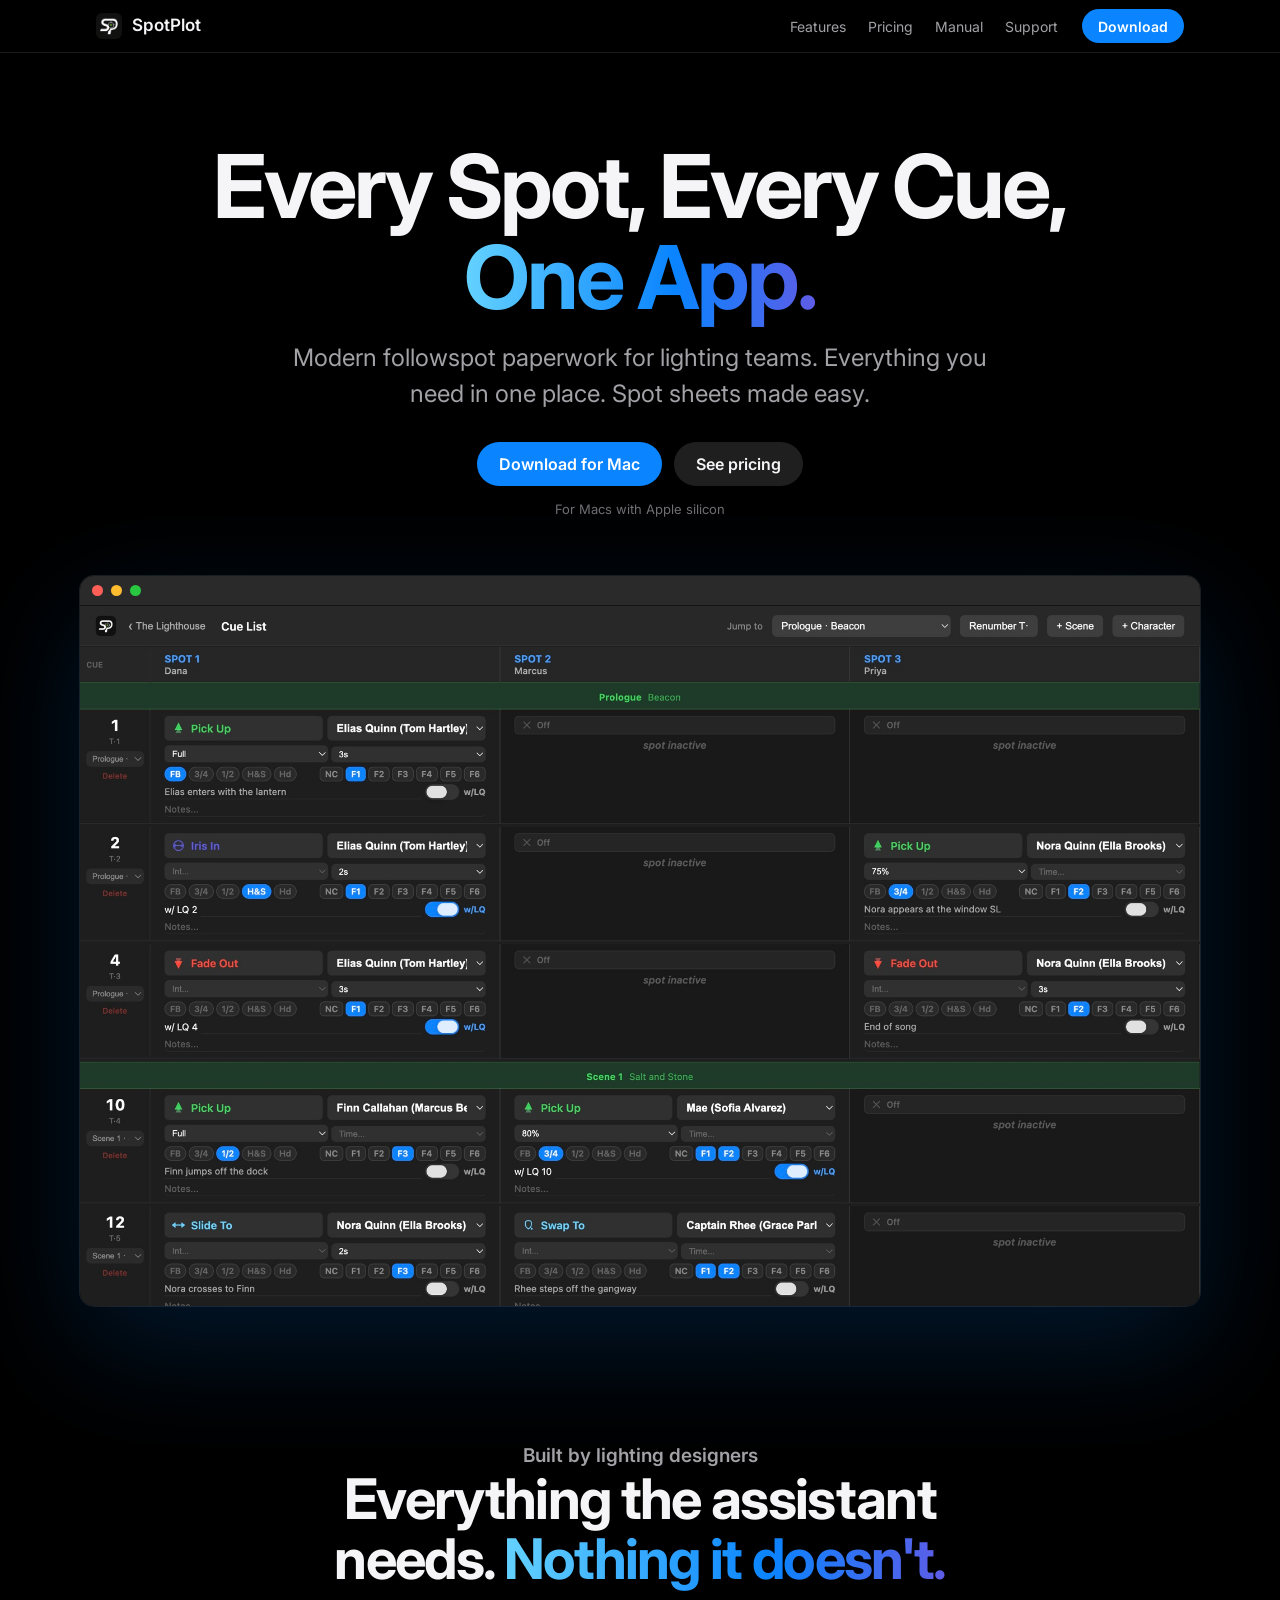
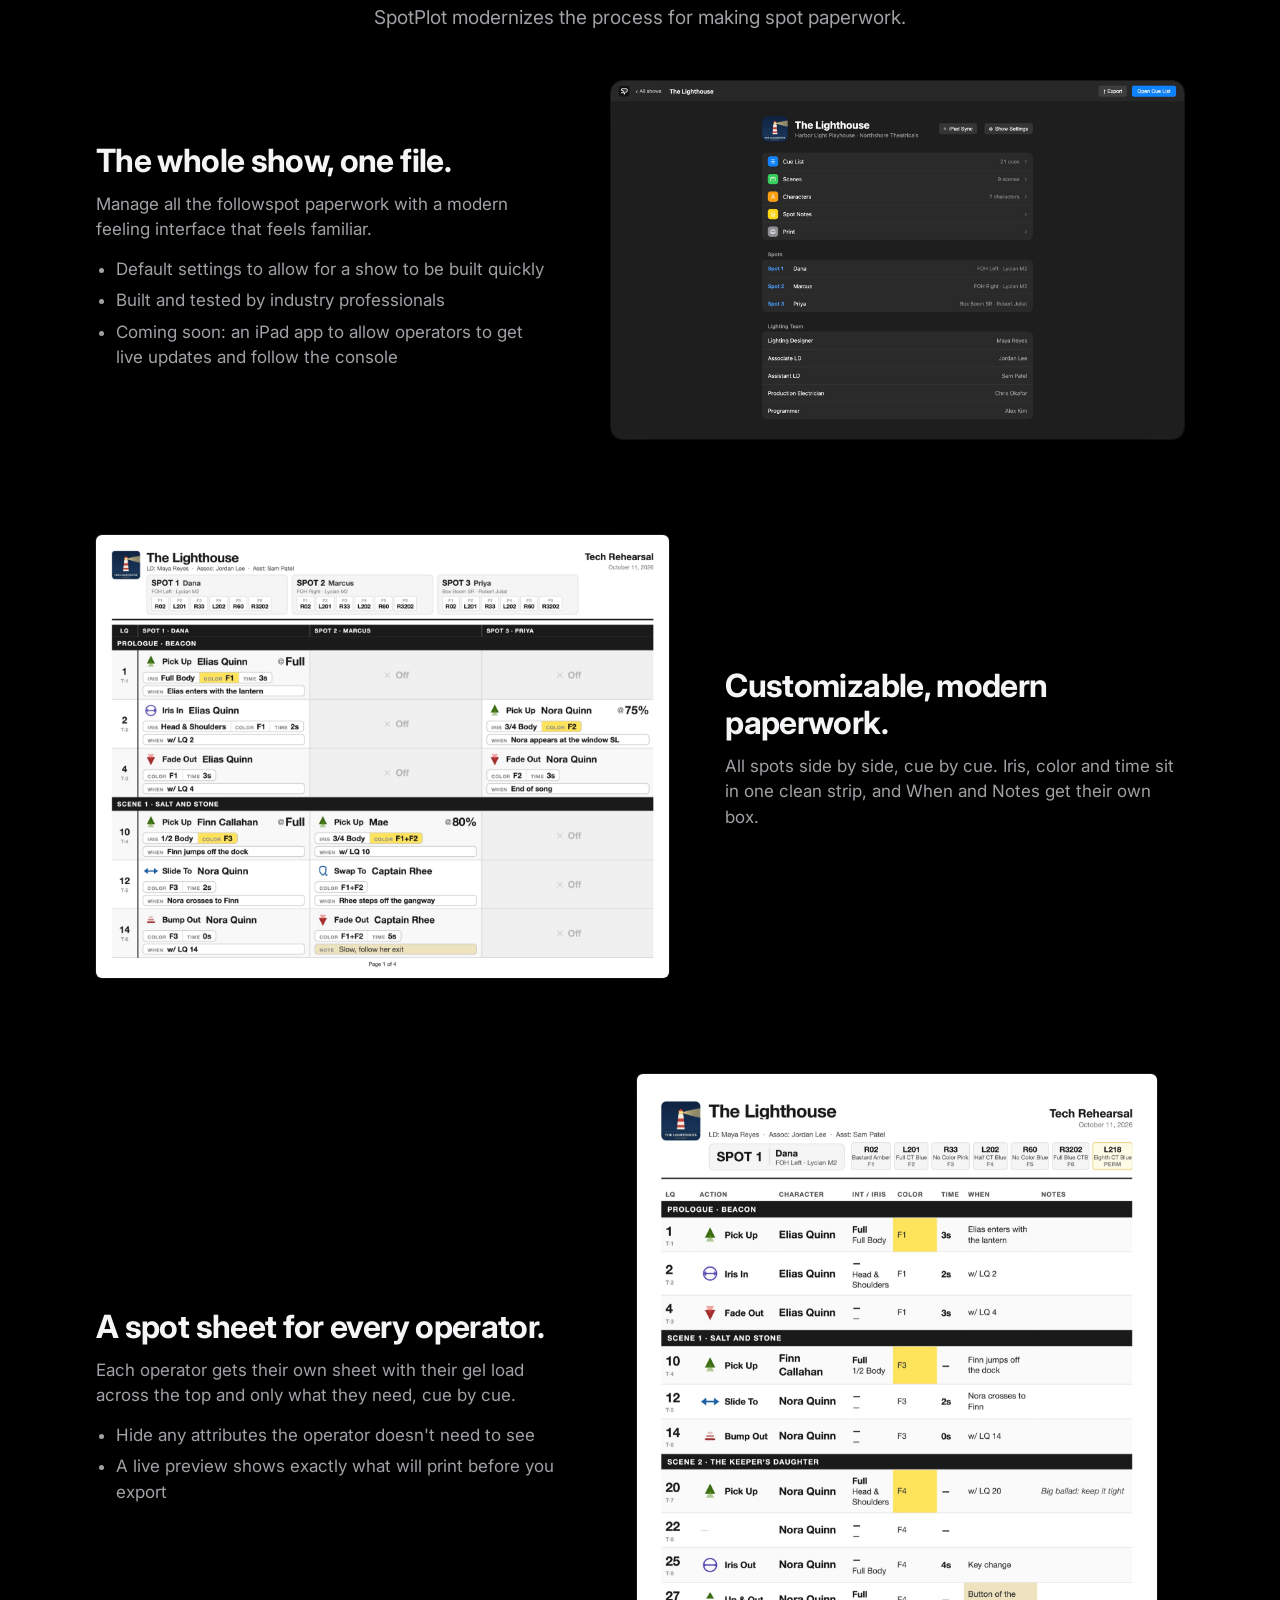
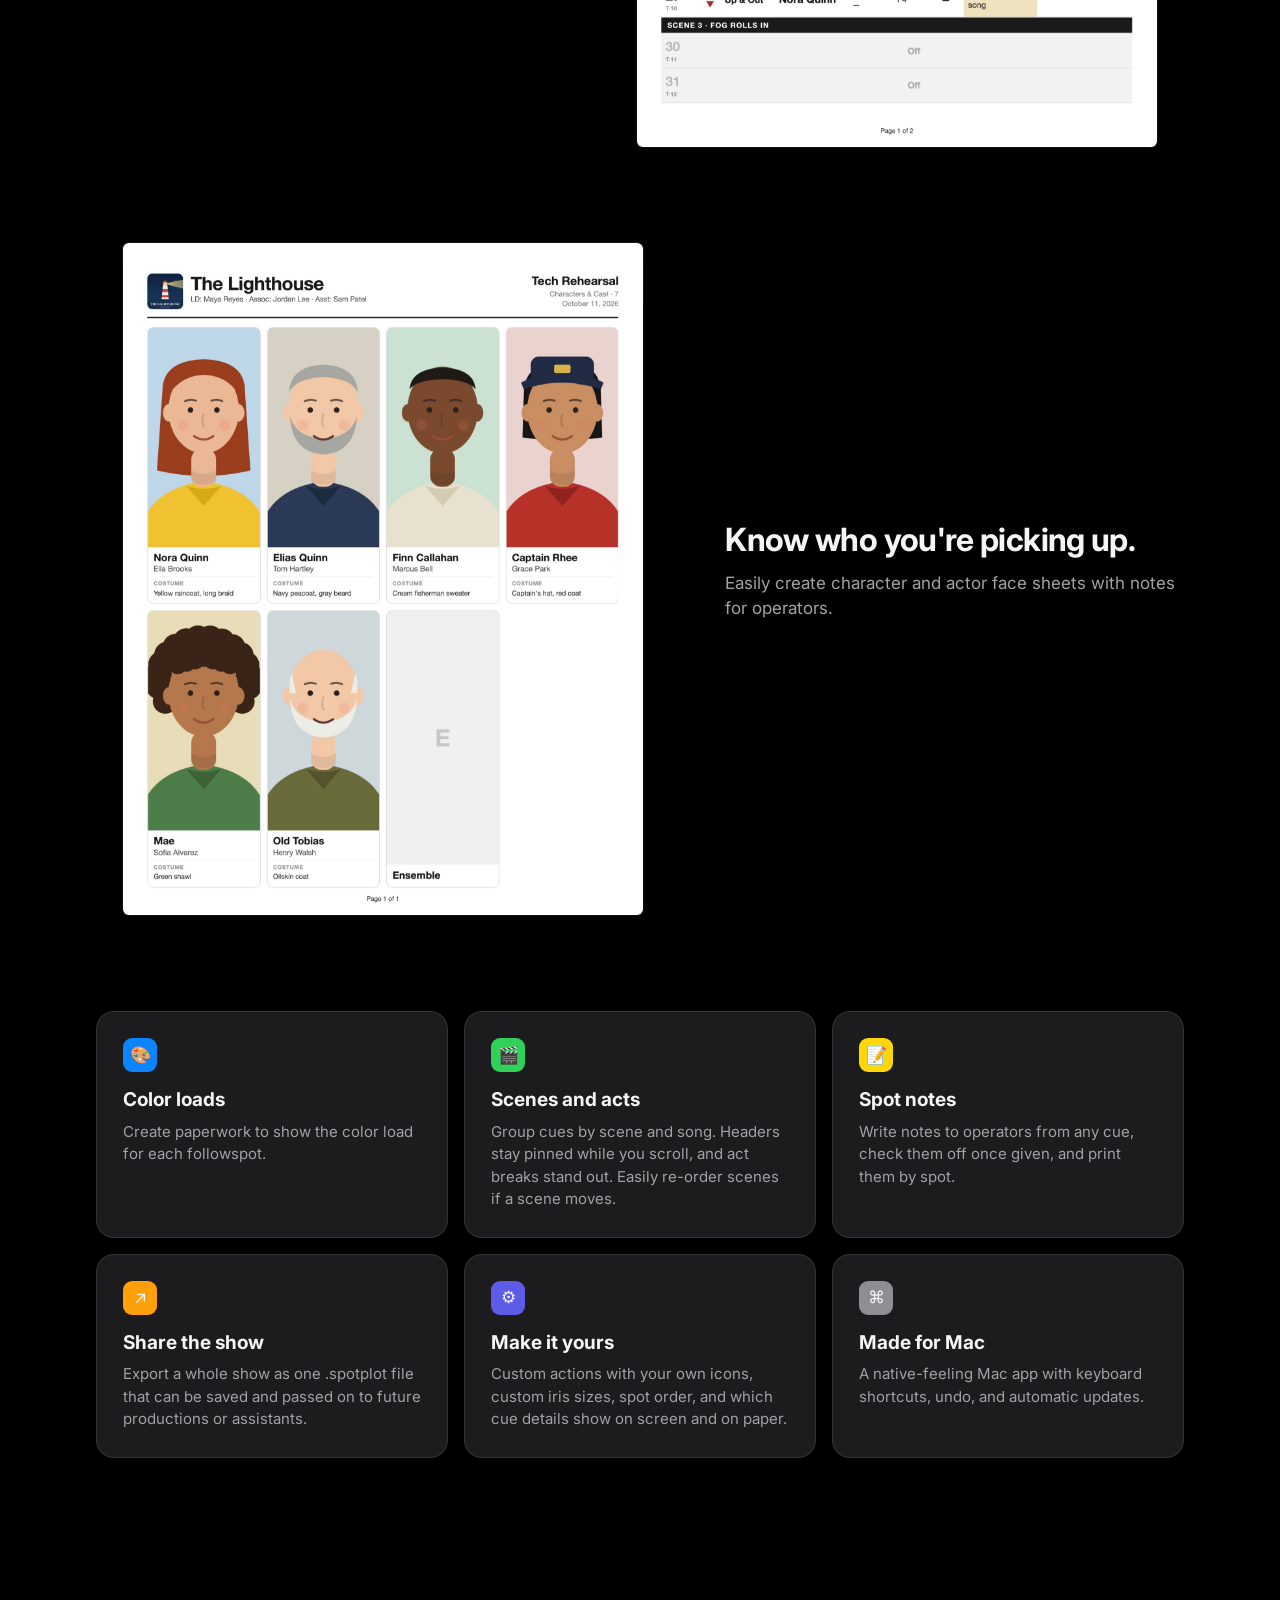
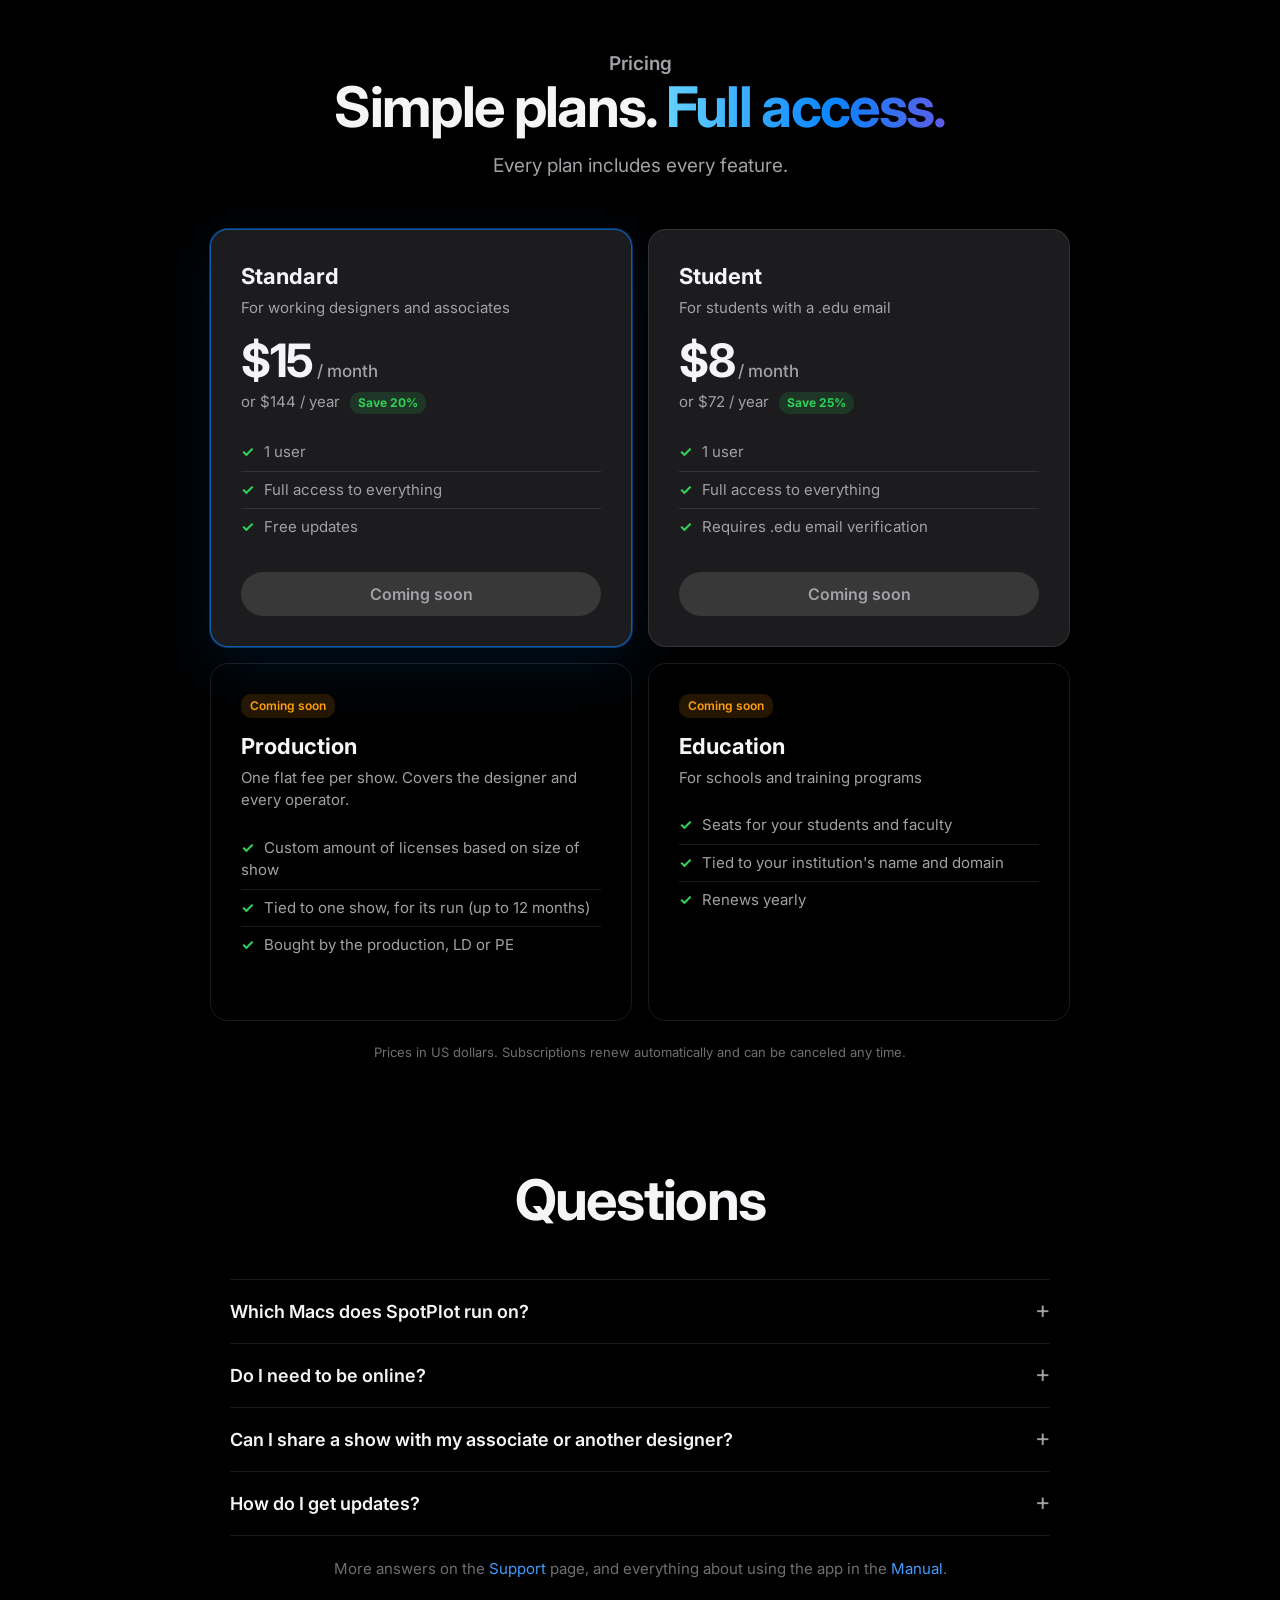
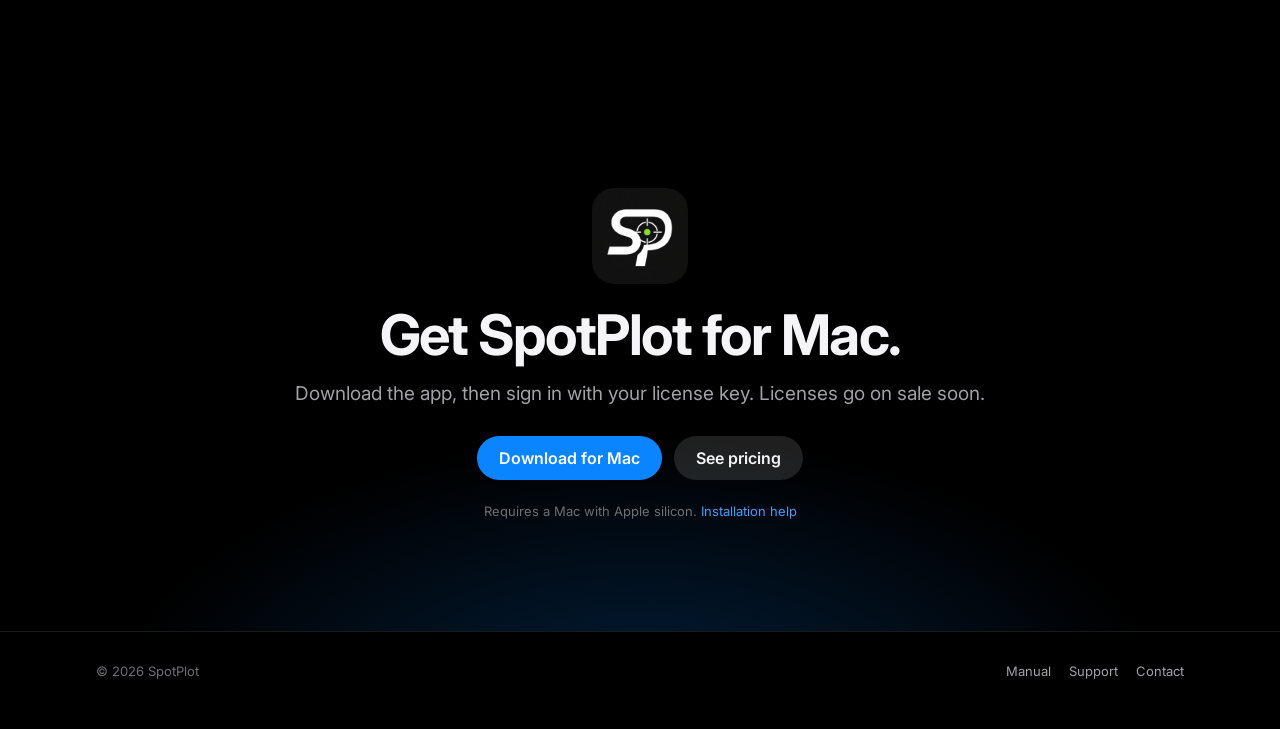
==== index.html @ ff6b0487 "Home: Google and link-preview description match the new opening line Co-Authored-By: Claude Opus 5.5" ====
<!doctype html>
<html lang="en">
<head>
  <meta charset="utf-8">
  <meta name="viewport" content="width=device-width, initial-scale=1">
  <title>SpotPlot: followspot paperwork for Mac</title>
  <meta name="description" content="Modern followspot paperwork for lighting teams, on Mac. Everything you need in one place. Spot sheets made easy.">
  <meta property="og:title" content="SpotPlot: Every Spot, Every Cue, One App">
  <meta property="og:description" content="Modern followspot paperwork for lighting teams, on Mac. Everything you need in one place. Spot sheets made easy.">
  <meta property="og:image" content="img/cuelist.jpg">
  <link rel="icon" href="img/favicon.png">
  <link rel="preconnect" href="https://fonts.googleapis.com">
  <link rel="preconnect" href="https://fonts.gstatic.com" crossorigin>
  <link href="https://fonts.googleapis.com/css2?family=Inter:wght@400;500;600;700&display=swap" rel="stylesheet">
  <link rel="stylesheet" href="styles.css">
</head>
<body>
  <header class="nav">
    <div class="wrap">
      <a class="brand" href="index.html"><img src="img/icon-256.png" alt="">SpotPlot</a>
      <nav class="nav-links">
        <a href="#features" class="hide-sm">Features</a>
        <a href="#pricing">Pricing</a>
        <a href="manual.html">Manual</a>
        <a href="support.html">Support</a>
      </nav>
      <a class="btn btn-primary btn-small" href="#download">Download</a>
    </div>
  </header>

  <main>
    <div class="wrap hero">
      <h1>Every Spot, Every Cue,<br><span class="grad">One App.</span></h1>
      <p class="lede">Modern followspot paperwork for lighting teams. Everything you need in one place. Spot sheets made easy.</p>
      <div class="ctas">
        <a class="btn btn-primary" href="#download">Download for Mac</a>
        <a class="btn btn-secondary" href="#pricing">See pricing</a>
      </div>
      <p class="small">For Macs with Apple silicon</p>
      <div class="shot">
        <div class="bar"><i style="background:#FF5F57"></i><i style="background:#FEBC2E"></i><i style="background:#28C840"></i></div>
        <img src="img/cuelist.jpg" alt="SpotPlot's cue list: one row per light cue, with a column for each followspot showing its action, character, iris, color frames and notes." width="2000" height="1250">
      </div>
    </div>

    <section id="features">
      <div class="wrap">
        <div class="section-head">
          <p class="eyebrow">Built by lighting designers</p>
          <h2>Everything the assistant needs. <span class="grad">Nothing it doesn't.</span></h2>
          <p>SpotPlot modernizes the process for making spot paperwork.</p>
        </div>

        <div class="feature">
          <div class="text">
            <h3>The whole show, one file.</h3>
            <p>Manage all the followspot paperwork with a modern feeling interface that feels familiar.</p>
            <ul>
              <li>Default settings to allow for a show to be built quickly</li>
              <li>Built and tested by industry professionals</li>
              <li>Coming soon: an iPad app to allow operators to get live updates and follow the console</li>
            </ul>
          </div>
          <div class="media"><img src="img/dashboard.jpg" alt="A show's dashboard in SpotPlot, listing the cue list, scenes, characters, spot notes and printing, with each spot's operator, position and fixture." loading="lazy" width="2000" height="1250"></div>
        </div>

        <div class="feature flip">
          <div class="text">
            <h3>Customizable, modern paperwork.</h3>
            <p>All spots side by side, cue by cue. Iris, color and time sit in one clean strip, and When and Notes get their own box.</p>
          </div>
          <div class="media paper"><img src="img/caller-p1.jpg" alt="A printed SpotPlot caller sheet with three spots side by side, cue by cue, and color changes highlighted in yellow." loading="lazy" width="1600" height="1237"></div>
        </div>

        <div class="feature">
          <div class="text">
            <h3>A spot sheet for every operator.</h3>
            <p>Each operator gets their own sheet with their gel load across the top and only what they need, cue by cue.</p>
            <ul>
              <li>Hide any attributes the operator doesn't need to see</li>
              <li>A live preview shows exactly what will print before you export</li>
            </ul>
          </div>
          <div class="media paper" style="max-width:520px;margin:0 auto"><img src="img/spot1-p1.jpg" alt="A printed SpotPlot spot sheet for Spot 1, with the gel load across the top and each cue's action, character, iris, color and timing." loading="lazy" width="1600" height="2071"></div>
        </div>

        <div class="feature flip">
          <div class="text">
            <h3>Know who you're picking up.</h3>
            <p>Easily create character and actor face sheets with notes for operators.</p>
          </div>
          <div class="media paper" style="max-width:520px;margin:0 auto"><img src="img/characters-p1.jpg" alt="A printed SpotPlot cast sheet with a photo, actor name and costume note for each character." loading="lazy" width="1600" height="2071"></div>
        </div>
      </div>
    </section>

    <section style="padding-top:0">
      <div class="wrap">
        <div class="grid">
          <div class="card"><div class="dot" style="background:#0A84FF">🎨</div><h4>Color loads</h4><p>Create paperwork to show the color load for each followspot.</p></div>
          <div class="card"><div class="dot" style="background:#30D158">🎬</div><h4>Scenes and acts</h4><p>Group cues by scene and song. Headers stay pinned while you scroll, and act breaks stand out. Easily re-order scenes if a scene moves.</p></div>
          <div class="card"><div class="dot" style="background:#FFD60A">📝</div><h4>Spot notes</h4><p>Write notes to operators from any cue, check them off once given, and print them by spot.</p></div>
          <div class="card"><div class="dot" style="background:#FF9F0A">↗</div><h4>Share the show</h4><p>Export a whole show as one .spotplot file that can be saved and passed on to future productions or assistants.</p></div>
          <div class="card"><div class="dot" style="background:#5E5CE6">⚙︎</div><h4>Make it yours</h4><p>Custom actions with your own icons, custom iris sizes, spot order, and which cue details show on screen and on paper.</p></div>
          <div class="card"><div class="dot" style="background:#8E8E93">⌘</div><h4>Made for Mac</h4><p>A native-feeling Mac app with keyboard shortcuts, undo, and automatic updates.</p></div>
        </div>
      </div>
    </section>

    <section id="pricing">
      <div class="wrap">
        <div class="section-head">
          <p class="eyebrow">Pricing</p>
          <h2>Simple plans. <span class="grad">Full access.</span></h2>
          <p>Every plan includes every feature.</p>
        </div>
        <div class="plans">
          <div class="plan featured">
            <h3>Standard</h3>
            <p class="who">For working designers and associates</p>
            <div class="price">$15<small> / month</small></div>
            <p class="price-alt">or $144 / year <span class="save">Save 20%</span></p>
            <ul>
              <li>1 user</li>
              <li>Full access to everything</li>
              <li>Free updates</li>
            </ul>
            <!-- TODO at launch: replace with a link to the Stripe checkout (monthly / yearly) -->
            <span class="btn btn-secondary btn-soon" data-plan="standard">Coming soon</span>
          </div>
          <div class="plan">
            <h3>Student</h3>
            <p class="who">For students with a .edu email</p>
            <div class="price">$8<small> / month</small></div>
            <p class="price-alt">or $72 / year <span class="save">Save 25%</span></p>
            <ul>
              <li>1 user</li>
              <li>Full access to everything</li>
              <li>Requires .edu email verification</li>
            </ul>
            <!-- TODO at launch: replace with a link to the Stripe checkout (monthly / yearly) -->
            <span class="btn btn-secondary btn-soon" data-plan="student">Coming soon</span>
          </div>
        </div>
        <div class="soon">
          <div class="plan">
            <span class="tag">Coming soon</span>
            <h3>Production</h3>
            <p class="who">One flat fee per show. Covers the designer and every operator.</p>
            <ul>
              <li>Custom amount of licenses based on size of show</li>
              <li>Tied to one show, for its run (up to 12 months)</li>
              <li>Bought by the production, LD or PE</li>
            </ul>
          </div>
          <div class="plan">
            <span class="tag">Coming soon</span>
            <h3>Education</h3>
            <p class="who">For schools and training programs</p>
            <ul>
              <li>Seats for your students and faculty</li>
              <li>Tied to your institution's name and domain</li>
              <li>Renews yearly</li>
            </ul>
          </div>
        </div>
        <p class="fine">Prices in US dollars. Subscriptions renew automatically and can be canceled any time.</p>
      </div>
    </section>

    <section id="faq" style="padding-top:0">
      <div class="wrap">
        <div class="section-head"><h2>Questions</h2></div>
        <div class="faq">
          <details><summary>Which Macs does SpotPlot run on?</summary><p>Macs with Apple silicon (M1 or newer). SpotPlot isn't available for Windows or iPad yet; an iPad companion app for operators is in the works.</p></details>
          <details><summary>Do I need to be online?</summary><p>No. SpotPlot works offline and checks your license whenever it can. Your shows are saved on your Mac.</p></details>
          <details><summary>Can I share a show with my associate or another designer?</summary><p>Yes. Export the show from its dashboard (or press <kbd>⌘E</kbd>) and send the .spotplot file. Everything comes along: cues, notes, highlights, photos and the logo. They double-click it to open it in SpotPlot.</p></details>
          <details><summary>How do I get updates?</summary><p>SpotPlot updates itself. You can also choose SpotPlot → Check for Updates at any time. Requires an internet connection and for the app to be open.</p></details>
        </div>
        <p class="fine" style="font-size:15px">More answers on the <a href="support.html">Support</a> page, and everything about using the app in the <a href="manual.html">Manual</a>.</p>
      </div>
    </section>

    <section id="download" class="band">
      <div class="wrap">
        <img class="icon" src="img/icon-256.png" alt="SpotPlot app icon">
        <h2>Get SpotPlot for Mac.</h2>
        <p style="color:var(--text-2);font-size:19px;margin:0 0 28px">Download the app, then sign in with your license key. Licenses go on sale soon.</p>
        <div class="ctas" style="display:flex;gap:12px;justify-content:center;flex-wrap:wrap">
          <a class="btn btn-primary" href="https://github.com/wheeler-moon/Followspot/releases/latest/download/SpotPlot.dmg">Download for Mac</a>
          <a class="btn btn-secondary" href="#pricing">See pricing</a>
        </div>
        <p class="fine">Requires a Mac with Apple silicon. <a href="manual.html#install">Installation help</a></p>
      </div>
    </section>
  </main>

  <footer>
    <div class="wrap">
      <span>© 2026 SpotPlot</span>
      <nav>
        <a href="manual.html">Manual</a>
        <a href="support.html">Support</a>
        <a href="mailto:wheeler@wheelermoon.com">Contact</a>
      </nav>
    </div>
  </footer>
</body>
</html>
---- styles.css ----
/* SpotPlot website: dark, Apple-style, matching the app (see followspot/DESIGN.md) */
:root {
  --bg: #000;
  --panel: #1C1C1E;
  --panel-2: #2A2A2A;
  --line: rgba(255, 255, 255, 0.10);
  --text: #F5F5F7;
  --text-2: #A1A1A6;
  --text-3: #6E6E73;
  --blue: #0A84FF;
  --blue-text: #409CFF;
  --green: #30D158;
  --orange: #FF9F0A;
  --yellow: #FFD60A;
  --grad: linear-gradient(90deg, #64D2FF, #0A84FF 60%, #5E5CE6);
  --radius: 18px;
  --max: 1120px;
}

* { box-sizing: border-box; }
html { scroll-behavior: smooth; }
body {
  margin: 0;
  background: var(--bg);
  color: var(--text);
  font-family: "Inter", -apple-system, BlinkMacSystemFont, "Helvetica Neue", Arial, sans-serif;
  font-size: 17px;
  line-height: 1.5;
  -webkit-font-smoothing: antialiased;
}
img { max-width: 100%; height: auto; display: block; }
a { color: var(--blue-text); text-decoration: none; }
a:hover { text-decoration: underline; }
.wrap { max-width: var(--max); margin: 0 auto; padding: 0 16px; }
.grad { background: var(--grad); -webkit-background-clip: text; background-clip: text; color: transparent; }

/* Top bar */
.nav { position: sticky; top: 0; z-index: 10; background: rgba(0, 0, 0, 0.72); backdrop-filter: saturate(180%) blur(20px); -webkit-backdrop-filter: saturate(180%) blur(20px); border-bottom: 1px solid var(--line); }
.nav .wrap { display: flex; align-items: center; gap: 24px; height: 52px; }
.brand { display: flex; align-items: center; gap: 10px; color: var(--text); font-weight: 600; font-size: 17px; }
.brand:hover { text-decoration: none; }
.brand img { width: 26px; height: 26px; border-radius: 6px; }
.nav-links { display: flex; gap: 22px; margin-left: auto; font-size: 14px; }
.nav-links a { color: var(--text-2); }
.nav-links a:hover, .nav-links a[aria-current="page"] { color: var(--text); text-decoration: none; }

/* Buttons */
.btn { display: inline-flex; align-items: center; justify-content: center; gap: 8px; height: 44px; padding: 0 22px; border-radius: 22px; font-size: 16px; font-weight: 600; border: none; cursor: pointer; }
.btn:hover { text-decoration: none; filter: brightness(1.1); }
.btn-primary { background: var(--blue); color: #fff; }
.btn-secondary { background: rgba(255, 255, 255, 0.12); color: var(--text); }
.btn-soon { cursor: default; color: var(--text-2); }
.btn-soon:hover { filter: none; }
.btn-small { height: 34px; padding: 0 16px; font-size: 14px; border-radius: 17px; }

/* Hero */
.hero { text-align: center; padding: 88px 0 40px; }
.hero h1 { font-size: clamp(44px, 8vw, 88px); line-height: 1.03; letter-spacing: -0.035em; margin: 0 0 18px; font-weight: 700; }
.hero p.lede { font-size: clamp(19px, 2.4vw, 24px); color: var(--text-2); max-width: 720px; margin: 0 auto 30px; }
.hero .ctas { display: flex; gap: 12px; justify-content: center; flex-wrap: wrap; }
.hero .small { margin-top: 14px; font-size: 13px; color: var(--text-3); }
.shot { margin: 56px auto 0; border-radius: 14px; overflow: hidden; box-shadow: 0 40px 120px rgba(10, 132, 255, 0.18), 0 0 0 1px var(--line); }
.shot .bar { height: 30px; background: var(--panel-2); display: flex; align-items: center; gap: 8px; padding: 0 12px; border-bottom: 1px solid rgba(0, 0, 0, 0.5); }
.shot .bar i { width: 11px; height: 11px; border-radius: 50%; display: block; }

/* Sections */
section { padding: 96px 0; }
.section-head { text-align: center; max-width: 760px; margin: 0 auto 48px; }
.eyebrow { font-size: 15px; font-weight: 600; color: var(--blue-text); margin: 0 0 8px; }
h2 { font-size: clamp(34px, 5vw, 56px); line-height: 1.07; letter-spacing: -0.03em; margin: 0 0 14px; font-weight: 700; }
.section-head p { color: var(--text-2); font-size: 19px; margin: 0; }

/* Feature rows: text beside an image */
.feature { display: grid; grid-template-columns: 1fr 1.25fr; gap: 56px; align-items: center; margin-bottom: 96px; }
.feature:last-child { margin-bottom: 0; }
.feature.flip { grid-template-columns: 1.25fr 1fr; }
.feature.flip .text { order: 2; }
.feature h3 { font-size: 32px; letter-spacing: -0.02em; line-height: 1.15; margin: 0 0 12px; }
.feature p { color: var(--text-2); margin: 0 0 14px; }
.feature ul { color: var(--text-2); padding-left: 20px; margin: 0; }
.feature li { margin: 6px 0; }
.feature .media img { border-radius: 12px; box-shadow: 0 30px 80px rgba(0, 0, 0, 0.6), 0 0 0 1px var(--line); }
.paper img { background: #fff; border-radius: 6px !important; }

/* Small feature grid */
.grid { display: grid; grid-template-columns: repeat(3, 1fr); gap: 16px; }
.card { background: var(--panel); border-radius: var(--radius); padding: 26px; border: 1px solid var(--line); }
.card h4 { margin: 0 0 6px; font-size: 19px; }
.card p { margin: 0; color: var(--text-2); font-size: 15px; }
.card .dot { width: 34px; height: 34px; border-radius: 9px; margin-bottom: 14px; display: flex; align-items: center; justify-content: center; font-size: 17px; }

/* Pricing */
.plans { display: grid; grid-template-columns: repeat(2, 1fr); gap: 16px; max-width: 860px; margin: 0 auto; }
.plan { background: var(--panel); border: 1px solid var(--line); border-radius: var(--radius); padding: 30px; display: flex; flex-direction: column; }
.plan.featured { border-color: rgba(10, 132, 255, 0.6); box-shadow: 0 0 0 1px rgba(10, 132, 255, 0.4), 0 20px 60px rgba(10, 132, 255, 0.12); }
.plan h3 { margin: 0 0 4px; font-size: 22px; }
.plan .who { color: var(--text-2); font-size: 15px; margin: 0 0 18px; }
.price { font-size: 46px; font-weight: 700; letter-spacing: -0.03em; line-height: 1; }
.price small { font-size: 17px; font-weight: 500; color: var(--text-2); letter-spacing: 0; }
.price-alt { color: var(--text-2); font-size: 15px; margin: 8px 0 20px; }
.save { display: inline-block; font-size: 12px; font-weight: 700; color: var(--green); background: rgba(48, 209, 88, 0.14); padding: 2px 8px; border-radius: 10px; margin-left: 6px; }
.plan ul { list-style: none; padding: 0; margin: 0 0 26px; color: var(--text-2); font-size: 15px; flex: 1; }
.plan li { padding: 7px 0; border-top: 1px solid var(--line); }
.plan li:first-child { border-top: none; }
.plan li::before { content: "✓"; color: var(--green); font-weight: 700; margin-right: 10px; }
.plan .btn { width: 100%; }
.soon { display: grid; grid-template-columns: repeat(2, 1fr); gap: 16px; max-width: 860px; margin: 16px auto 0; }
.soon .plan { background: transparent; }
.tag { align-self: flex-start; display: inline-block; font-size: 12px; font-weight: 600; color: var(--orange); background: rgba(255, 159, 10, 0.14); padding: 3px 9px; border-radius: 10px; margin-bottom: 12px; }
.tiers { width: 100%; border-collapse: collapse; font-size: 15px; color: var(--text-2); margin: 4px 0 18px; }
.tiers td { padding: 6px 0; border-top: 1px solid var(--line); }
.tiers td:last-child { text-align: right; color: var(--text); font-weight: 600; }
.fine { color: var(--text-3); font-size: 13px; text-align: center; margin-top: 22px; }

/* FAQ */
.faq { max-width: 820px; margin: 0 auto; }
details { border-top: 1px solid var(--line); padding: 18px 0; }
details:last-child { border-bottom: 1px solid var(--line); }
summary { cursor: pointer; font-weight: 600; font-size: 18px; list-style: none; display: flex; justify-content: space-between; gap: 16px; }
summary::-webkit-details-marker { display: none; }
summary::after { content: "+"; color: var(--text-2); font-weight: 400; font-size: 24px; line-height: 1; }
details[open] summary::after { content: "–"; }
details p, details ul, details ol { color: var(--text-2); margin: 12px 0 0; }

/* Download band */
.band { text-align: center; background: radial-gradient(ellipse 60% 80% at 50% 120%, rgba(10, 132, 255, 0.25), transparent 70%); }
.band img.icon { width: 96px; height: 96px; border-radius: 22px; margin: 0 auto 22px; }

/* Docs (manual & support) */
.docs { display: grid; grid-template-columns: 220px 1fr; gap: 56px; padding: 56px 16px 96px; }
.toc { position: sticky; top: 76px; align-self: start; font-size: 14px; }
.toc p { font-weight: 600; color: var(--text); margin: 0 0 8px; }
.toc a { display: block; color: var(--text-2); padding: 5px 0; }
.toc a:hover { color: var(--text); text-decoration: none; }
.doc { max-width: 760px; }
.doc h1 { font-size: 48px; letter-spacing: -0.03em; margin: 0 0 10px; line-height: 1.1; }
.doc .intro { color: var(--text-2); font-size: 19px; margin: 0 0 40px; }
.doc h2 { font-size: 30px; margin: 56px 0 12px; scroll-margin-top: 76px; }
.doc h3 { font-size: 20px; margin: 30px 0 8px; scroll-margin-top: 76px; }
.doc p, .doc li { color: #D1D1D6; }
.doc ul, .doc ol { padding-left: 22px; }
.doc li { margin: 6px 0; }
.doc img { border-radius: 10px; margin: 18px 0; box-shadow: 0 0 0 1px var(--line); }
.doc table { width: 100%; border-collapse: collapse; font-size: 15px; margin: 14px 0; }
.doc th, .doc td { text-align: left; padding: 9px 12px 9px 0; border-top: 1px solid var(--line); vertical-align: top; }
.doc th { color: var(--text-2); font-weight: 600; font-size: 13px; }
kbd { font-family: inherit; font-size: 13px; background: var(--panel-2); border: 1px solid var(--line); border-bottom-width: 2px; border-radius: 6px; padding: 1px 7px; color: var(--text); }
.note { background: var(--panel); border: 1px solid var(--line); border-left: 3px solid var(--blue); border-radius: 10px; padding: 14px 18px; margin: 18px 0; color: #D1D1D6; }
.note.warn { border-left-color: var(--orange); }
.contact-card { background: var(--panel); border: 1px solid var(--line); border-radius: var(--radius); padding: 28px; margin: 0 0 40px; }
.contact-card h2 { margin-top: 0; font-size: 26px; }

/* Footer */
footer { border-top: 1px solid var(--line); padding: 30px 0 48px; color: var(--text-3); font-size: 13px; }
footer .wrap { display: flex; gap: 24px; flex-wrap: wrap; align-items: center; }
footer nav { display: flex; gap: 18px; margin-left: auto; }
footer a { color: var(--text-2); }

@media (max-width: 860px) {
  .feature, .feature.flip { grid-template-columns: 1fr; gap: 28px; margin-bottom: 72px; }
  .feature.flip .text { order: 0; }
  .grid { grid-template-columns: 1fr; }
  .plans, .soon { grid-template-columns: 1fr; }
  .docs { grid-template-columns: 1fr; gap: 24px; }
  .toc { position: static; display: none; }
  section { padding: 72px 0; }
  .hero { padding-top: 64px; }
}
@media (max-width: 560px) {
  .nav .wrap { gap: 14px; }
  .nav .btn-small { display: none; }
  .nav-links { gap: 16px; }
  .nav-links a.hide-sm { display: none; }
  footer nav { margin-left: 0; }
}
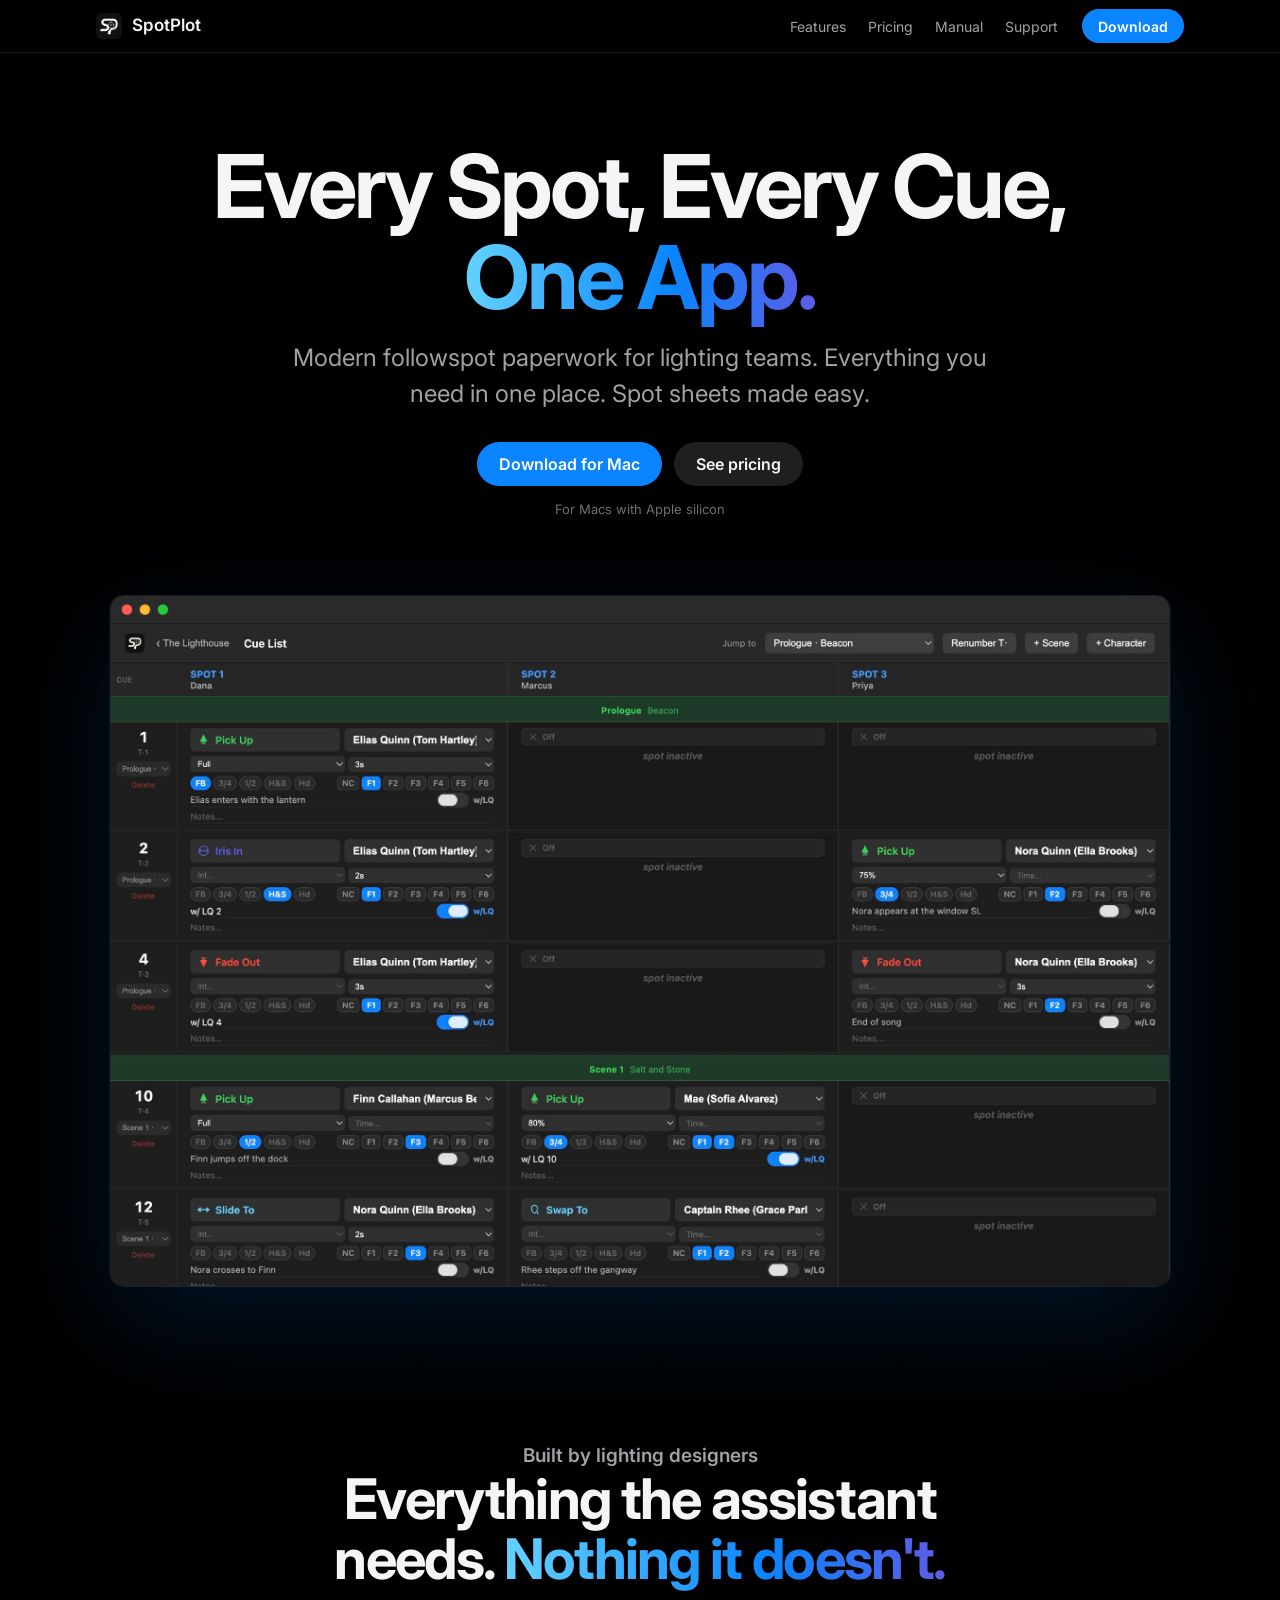
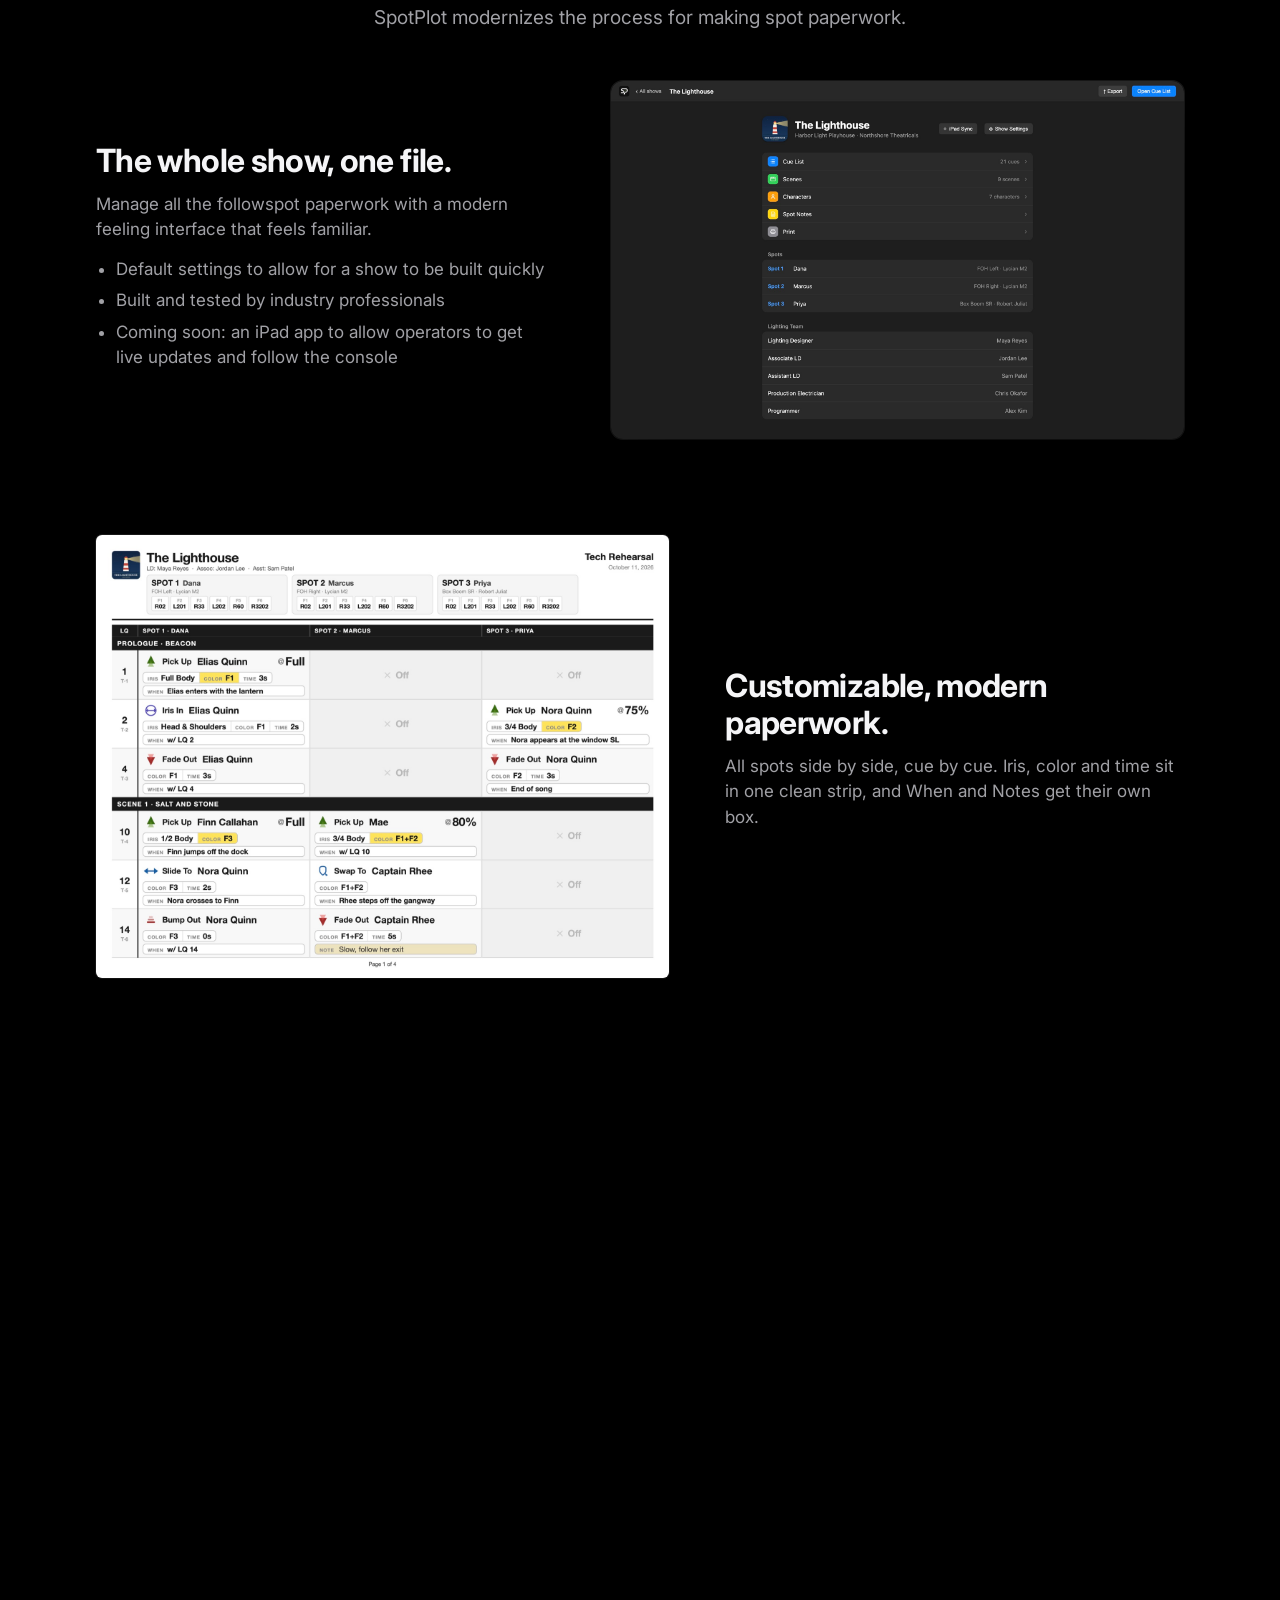
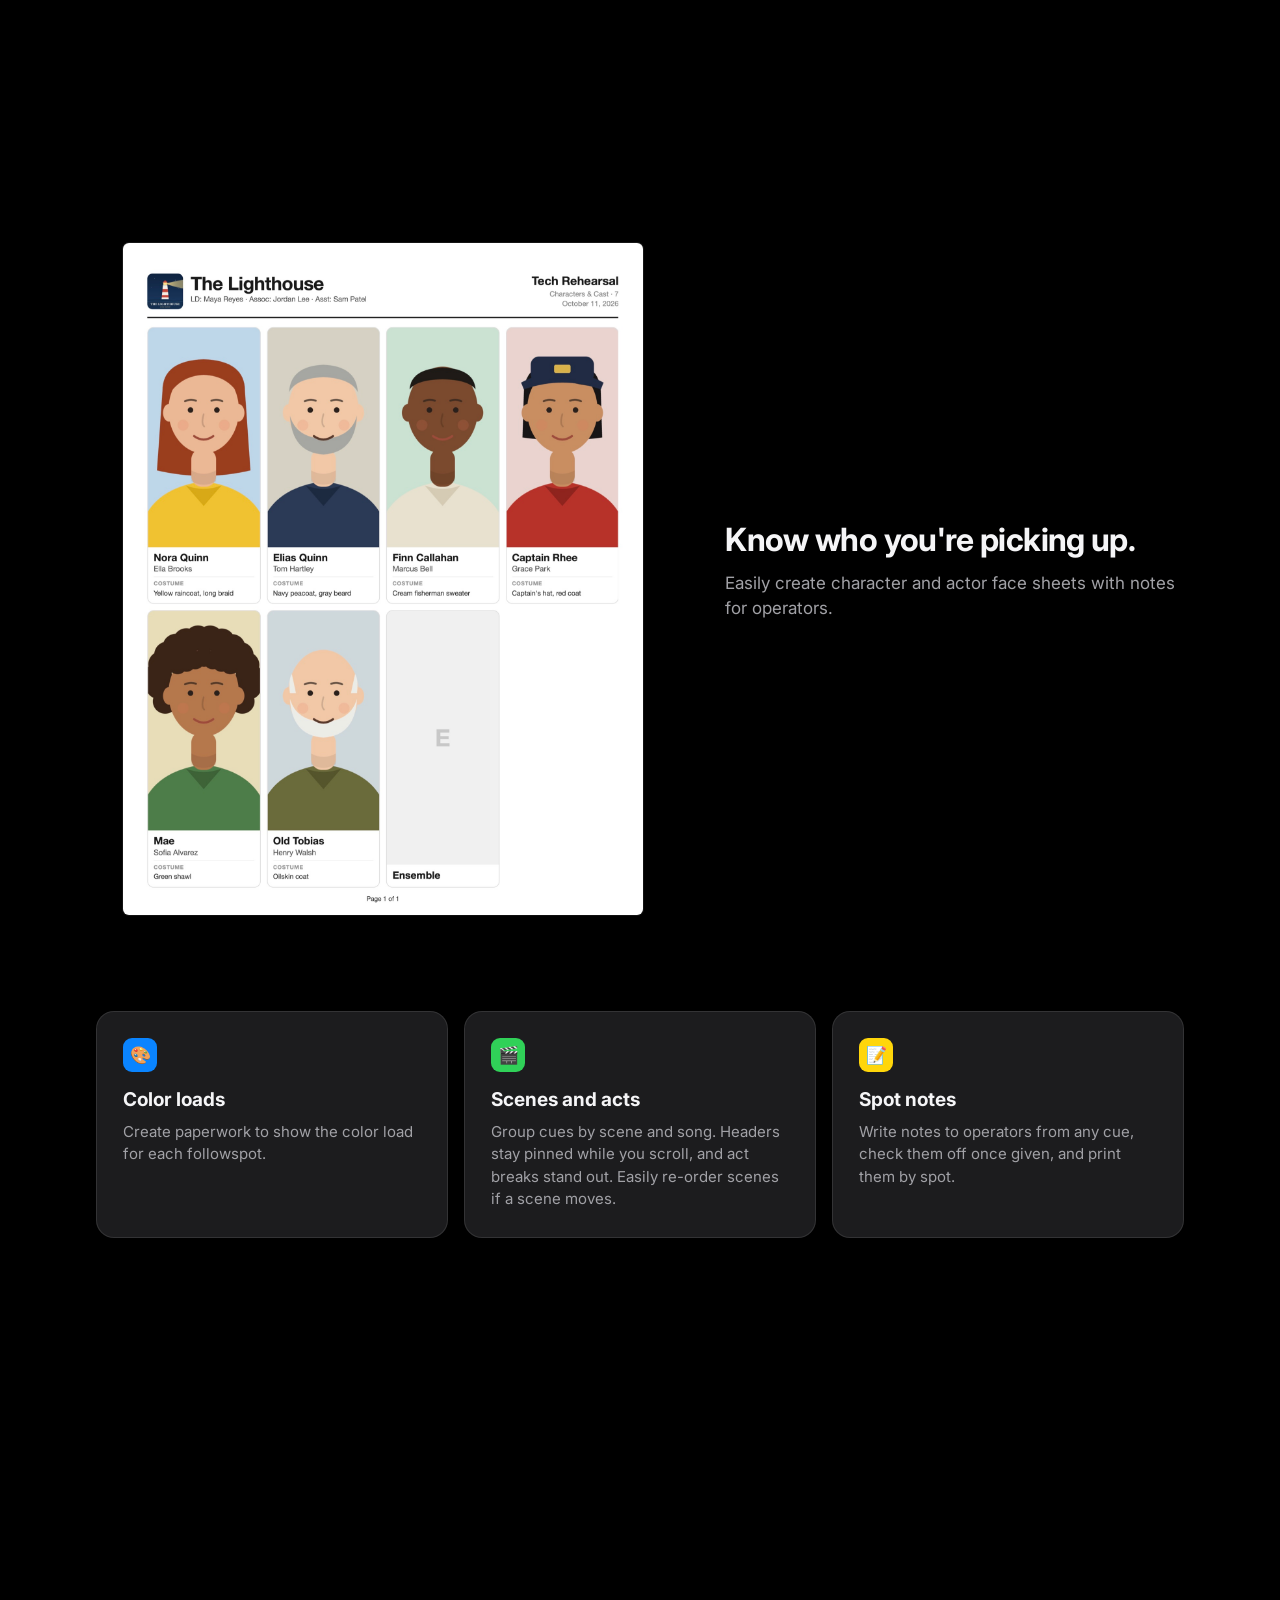
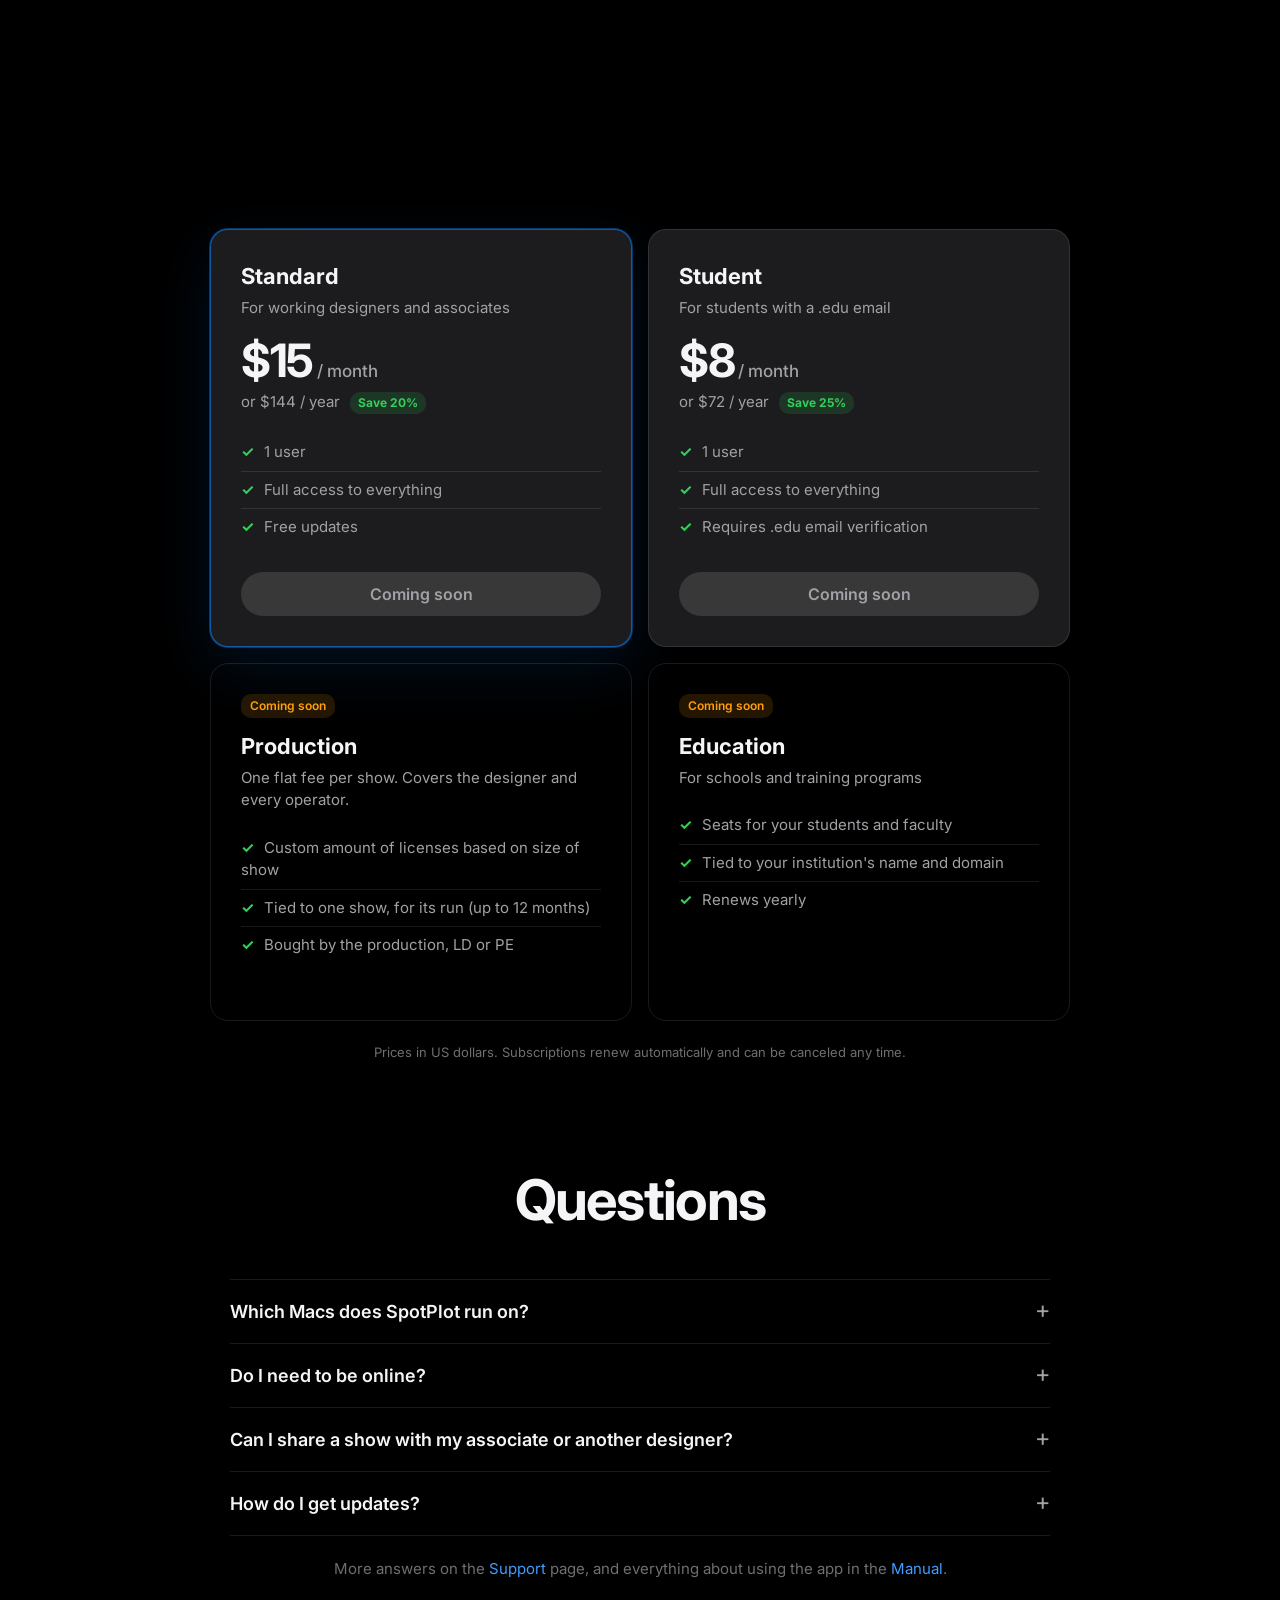
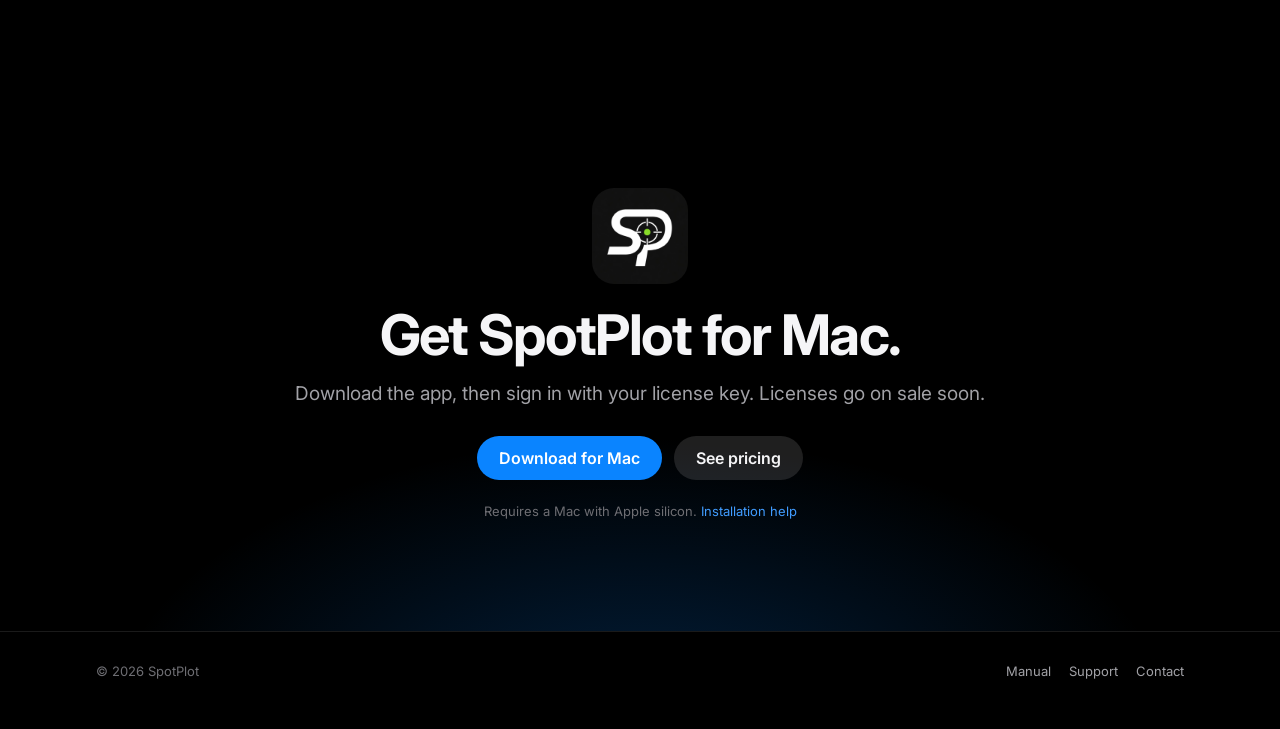
==== commit a55b1c31: "Apple-style motion: hero entrance, scroll reveals, growing hero screenshot, hover touches (off with " ====
--- a/index.html
+++ b/index.html
@@ -13,6 +13,9 @@
   <link rel="preconnect" href="https://fonts.gstatic.com" crossorigin>
   <link href="https://fonts.googleapis.com/css2?family=Inter:wght@400;500;600;700&display=swap" rel="stylesheet">
   <link rel="stylesheet" href="styles.css">
+  <!-- Motion: turned on before the first paint so nothing flashes; turned back off if motion.js never loads -->
+  <script>if (!matchMedia('(prefers-reduced-motion: reduce)').matches) { document.documentElement.classList.add('motion'); setTimeout(function () { if (!window.spotplotMotion) document.documentElement.classList.remove('motion'); }, 3000); }</script>
+  <script src="motion.js" defer></script>
 </head>
 <body>
   <header class="nav">
--- a/styles.css
+++ b/styles.css
@@ -173,3 +173,60 @@
   .nav-links a.hide-sm { display: none; }
   footer nav { margin-left: 0; }
 }
+
+/* ---------- Motion (Apple-style) ----------
+   Hover touches apply everywhere; the entrance and scroll motion only runs on the home page
+   (motion.js adds .motion to <html>). All movement is skipped with "Reduce motion" on. */
+:root { --ease: cubic-bezier(0.22, 1, 0.36, 1); }
+.btn { transition: transform 0.3s var(--ease), filter 0.2s, background-color 0.2s; }
+.nav-links a, footer a, .toc a { transition: color 0.2s; }
+.card, .plan { transition: transform 0.5s var(--ease), background-color 0.3s, border-color 0.3s, box-shadow 0.5s var(--ease); }
+.card .dot { transition: transform 0.5s var(--ease); }
+.feature .media img { transition: transform 0.8s var(--ease), box-shadow 0.8s var(--ease); }
+summary::after { content: "+"; transition: transform 0.35s var(--ease); }
+details[open] summary::after { content: "+"; transform: rotate(45deg); }
+.card:hover { background-color: #232325; border-color: rgba(255, 255, 255, 0.18); box-shadow: 0 24px 60px rgba(0, 0, 0, 0.5); }
+.plan:hover { border-color: rgba(255, 255, 255, 0.2); }
+.plan.featured:hover { border-color: rgba(10, 132, 255, 0.8); box-shadow: 0 0 0 1px rgba(10, 132, 255, 0.5), 0 28px 80px rgba(10, 132, 255, 0.2); }
+
+@media (prefers-reduced-motion: no-preference) {
+  .btn:hover { transform: scale(1.03); }
+  .btn:active { transform: scale(0.97); }
+  .btn-soon:hover, .btn-soon:active { transform: none; }
+  .card:hover { transform: translateY(-4px); }
+  .card:hover .dot { transform: scale(1.1); }
+  .plan:hover { transform: translateY(-4px); }
+  .feature .media:hover img { transform: scale(1.015); box-shadow: 0 40px 100px rgba(0, 0, 0, 0.7), 0 0 0 1px rgba(255, 255, 255, 0.16); }
+  details[open] > *:not(summary) { animation: fade-in 0.5s var(--ease); }
+}
+@keyframes fade-in { from { opacity: 0; translate: 0 -4px; } to { opacity: 1; translate: 0 0; } }
+
+/* Hero: eases in on load, one line after another */
+@keyframes rise { from { opacity: 0; translate: 0 28px; } to { opacity: 1; translate: 0 0; } }
+@keyframes rise-shot { from { opacity: 0; translate: 0 80px; } to { opacity: 1; translate: 0 0; } }
+.motion .hero h1 { animation: rise 1.2s var(--ease) 0.05s both; }
+.motion .hero .lede { animation: rise 1.2s var(--ease) 0.2s both; }
+.motion .hero .ctas { animation: rise 1.2s var(--ease) 0.32s both; }
+.motion .hero .small { animation: rise 1.2s var(--ease) 0.42s both; }
+.motion .hero .shot {
+  animation: rise-shot 1.6s var(--ease) 0.5s both;
+  /* Grows from 90% to full size as it scrolls up the screen (motion.js sets --grow) */
+  scale: calc(0.9 + 0.1 * var(--grow, 0));
+  box-shadow: 0 40px 120px rgba(10, 132, 255, calc(0.08 + 0.16 * var(--grow, 0))), 0 0 0 1px var(--line);
+  will-change: scale;
+}
+
+/* Sections rise into place as they scroll into view */
+.motion .reveal {
+  opacity: 0; translate: 0 44px;
+  transition: opacity 1s var(--ease), translate 1.2s var(--ease), scale 1.4s var(--ease),
+    transform 0.5s var(--ease), background-color 0.3s, border-color 0.3s, box-shadow 0.5s var(--ease);
+}
+.motion .reveal-media { translate: 0 70px; scale: 0.95; }
+.motion .reveal.in { opacity: 1; translate: 0 0; scale: 1; }
+
+/* Gradient headlines sweep their color in */
+.motion .grad { background-image: linear-gradient(90deg, #64D2FF, #0A84FF 30%, #5E5CE6 50%, #5E5CE6 100%); background-size: 200% 100%; background-position: 100% 0; transition: background-position 2.2s var(--ease) 0.25s; }
+.motion .hero .grad { animation: grad-sweep 2.4s var(--ease) 0.5s both; }
+.motion .section-head.in .grad { background-position: 0 0; }
+@keyframes grad-sweep { from { background-position: 100% 0; } to { background-position: 0 0; } }
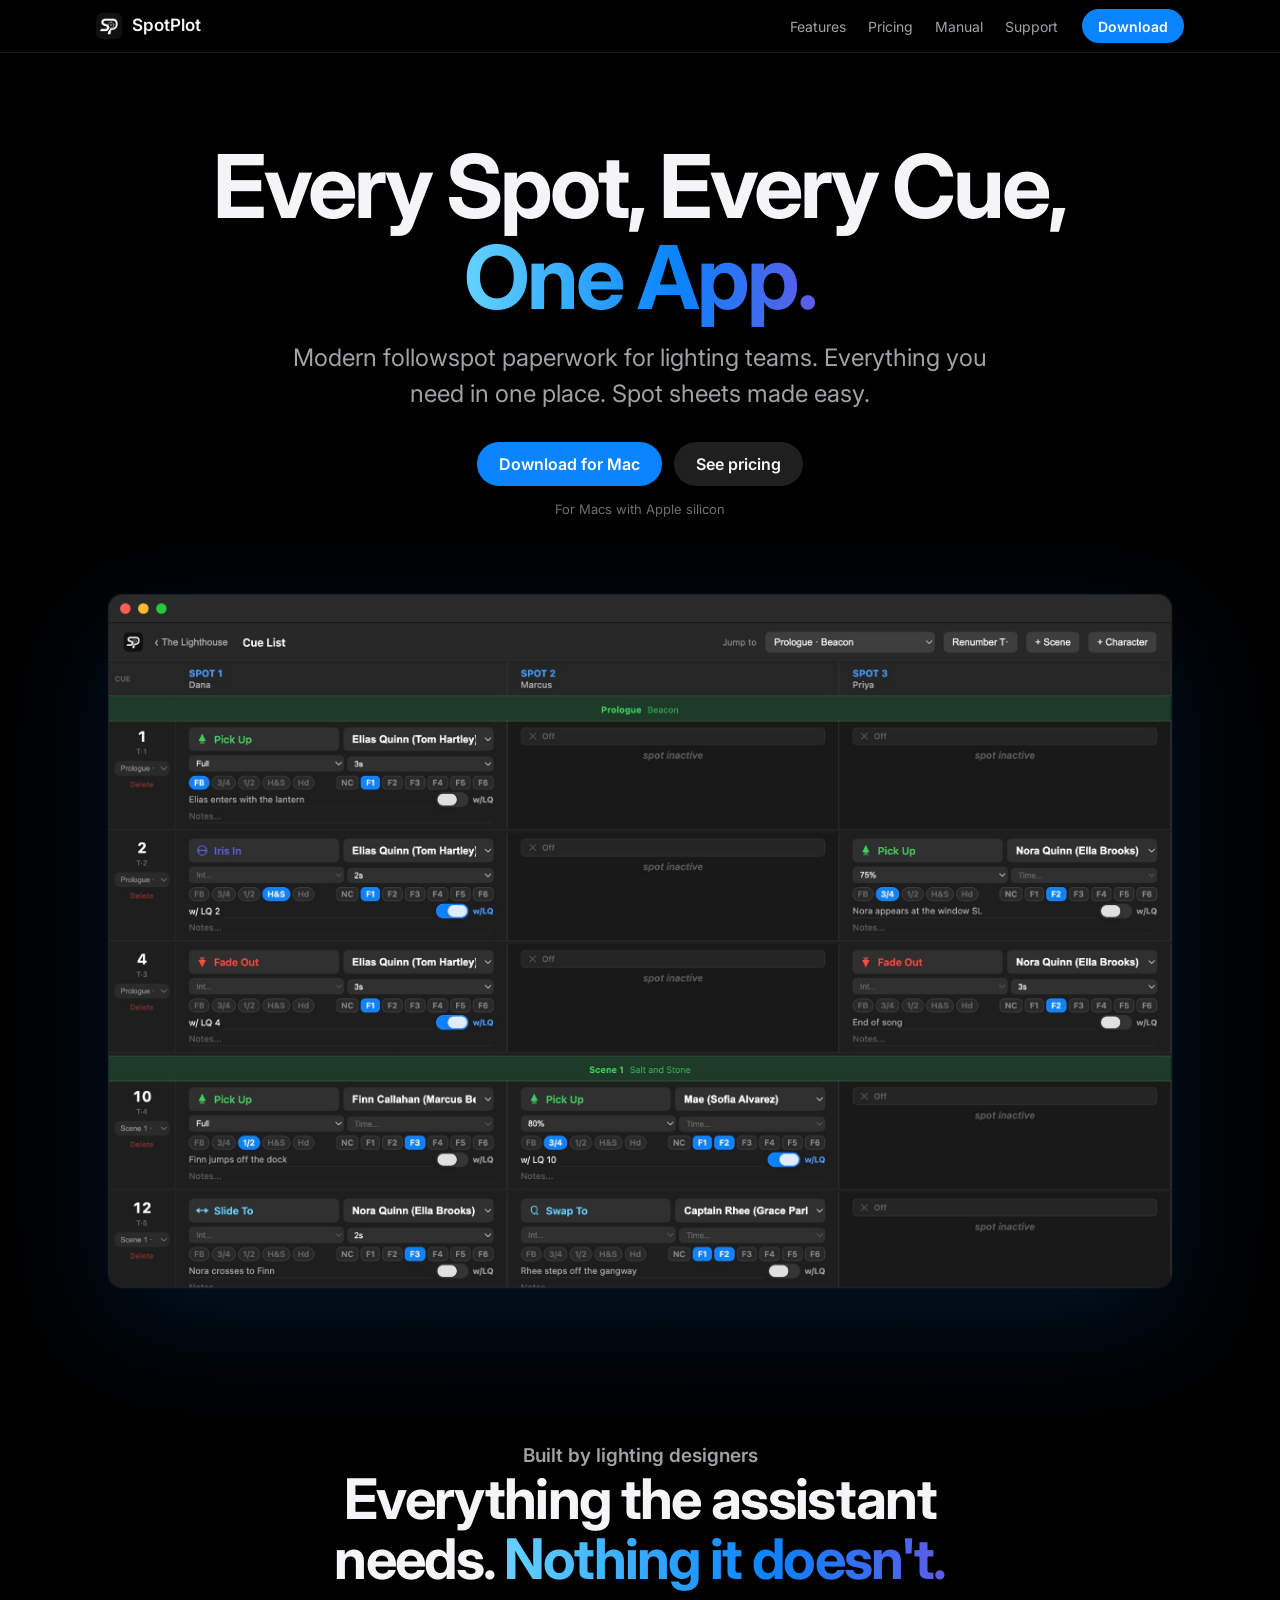
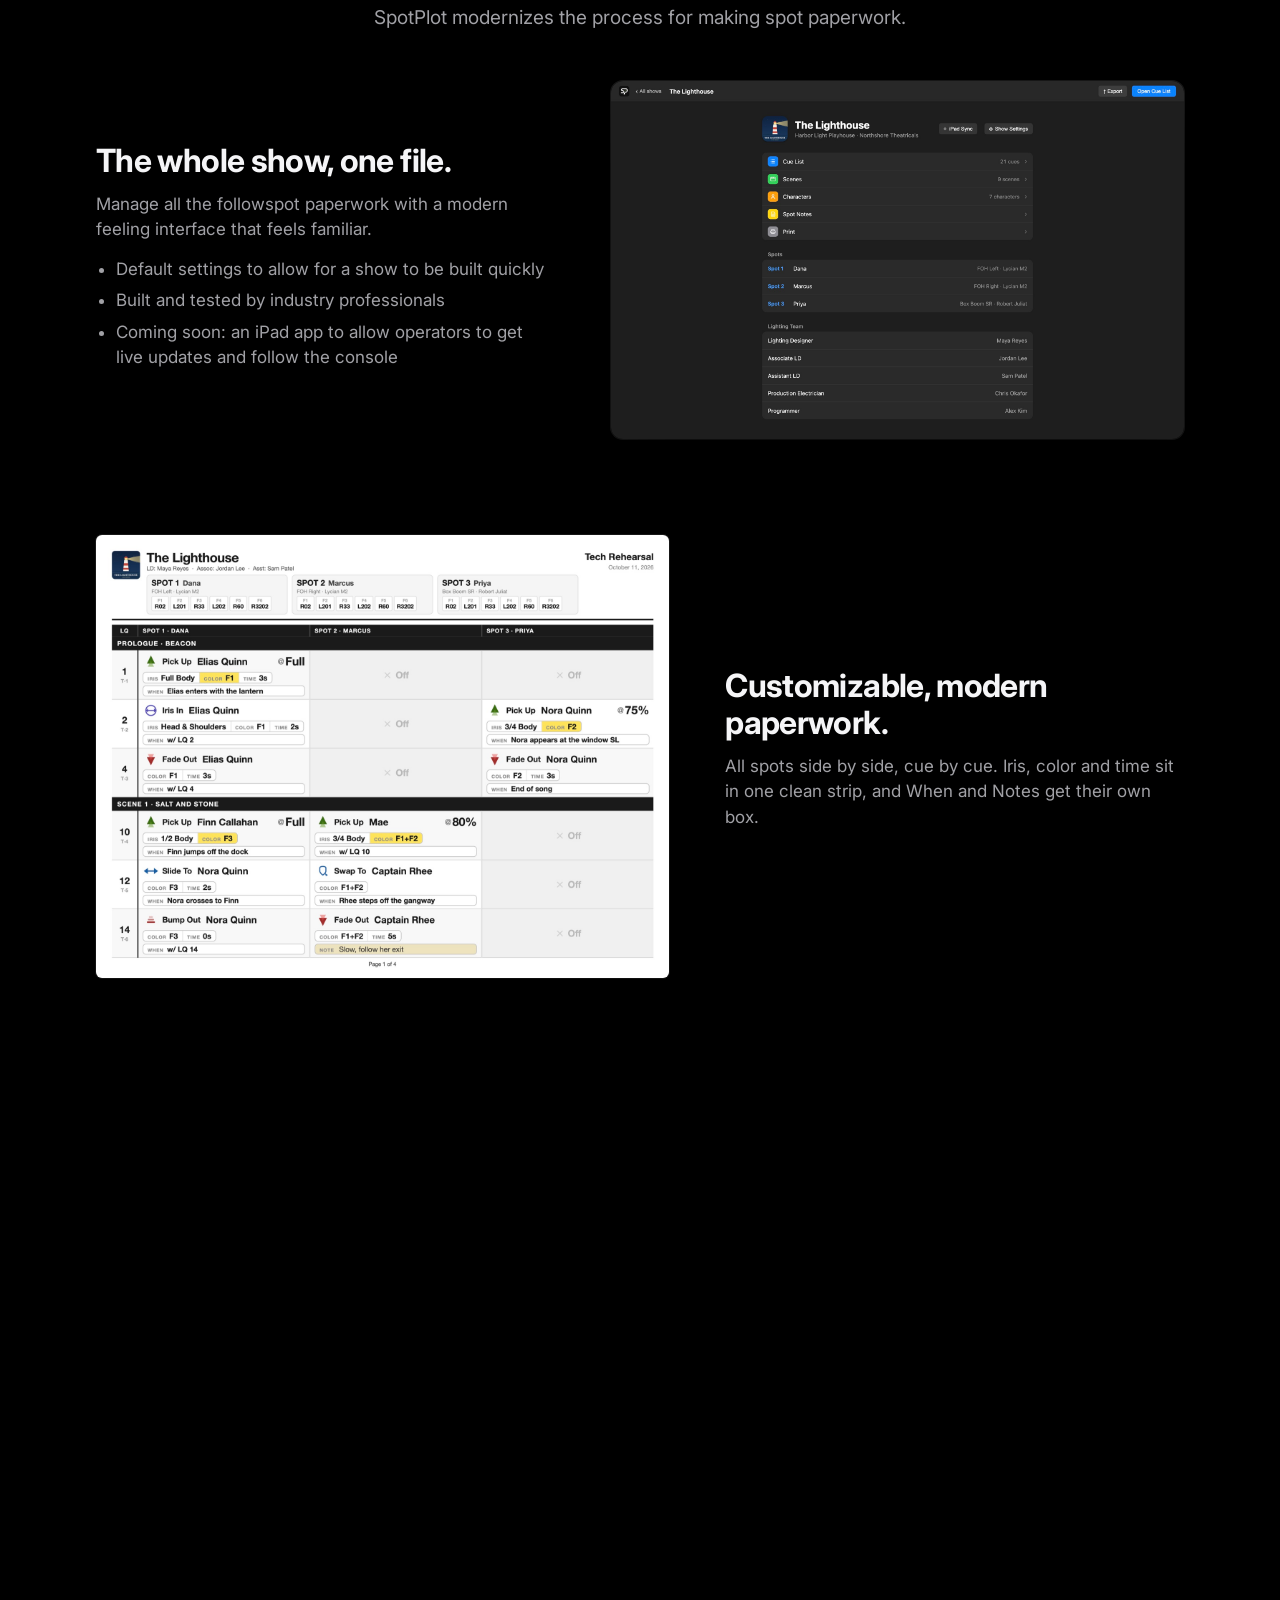
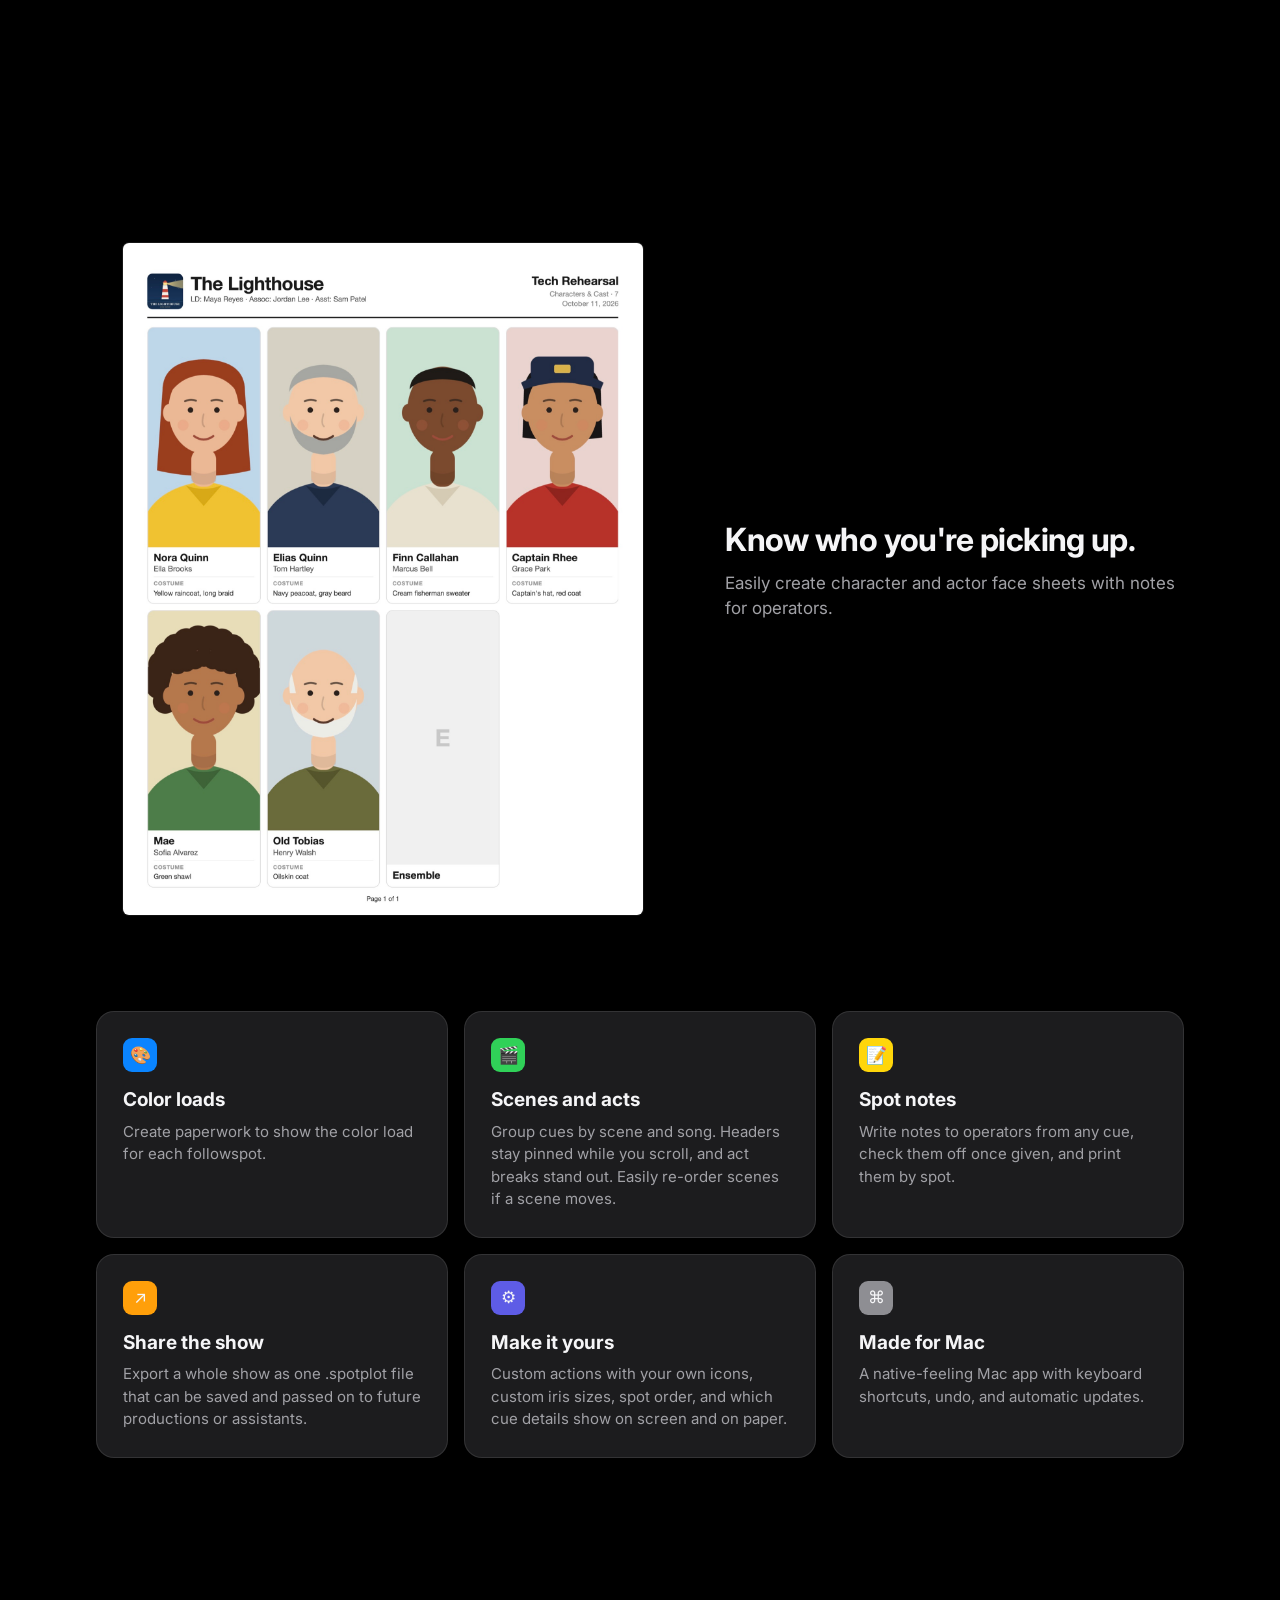
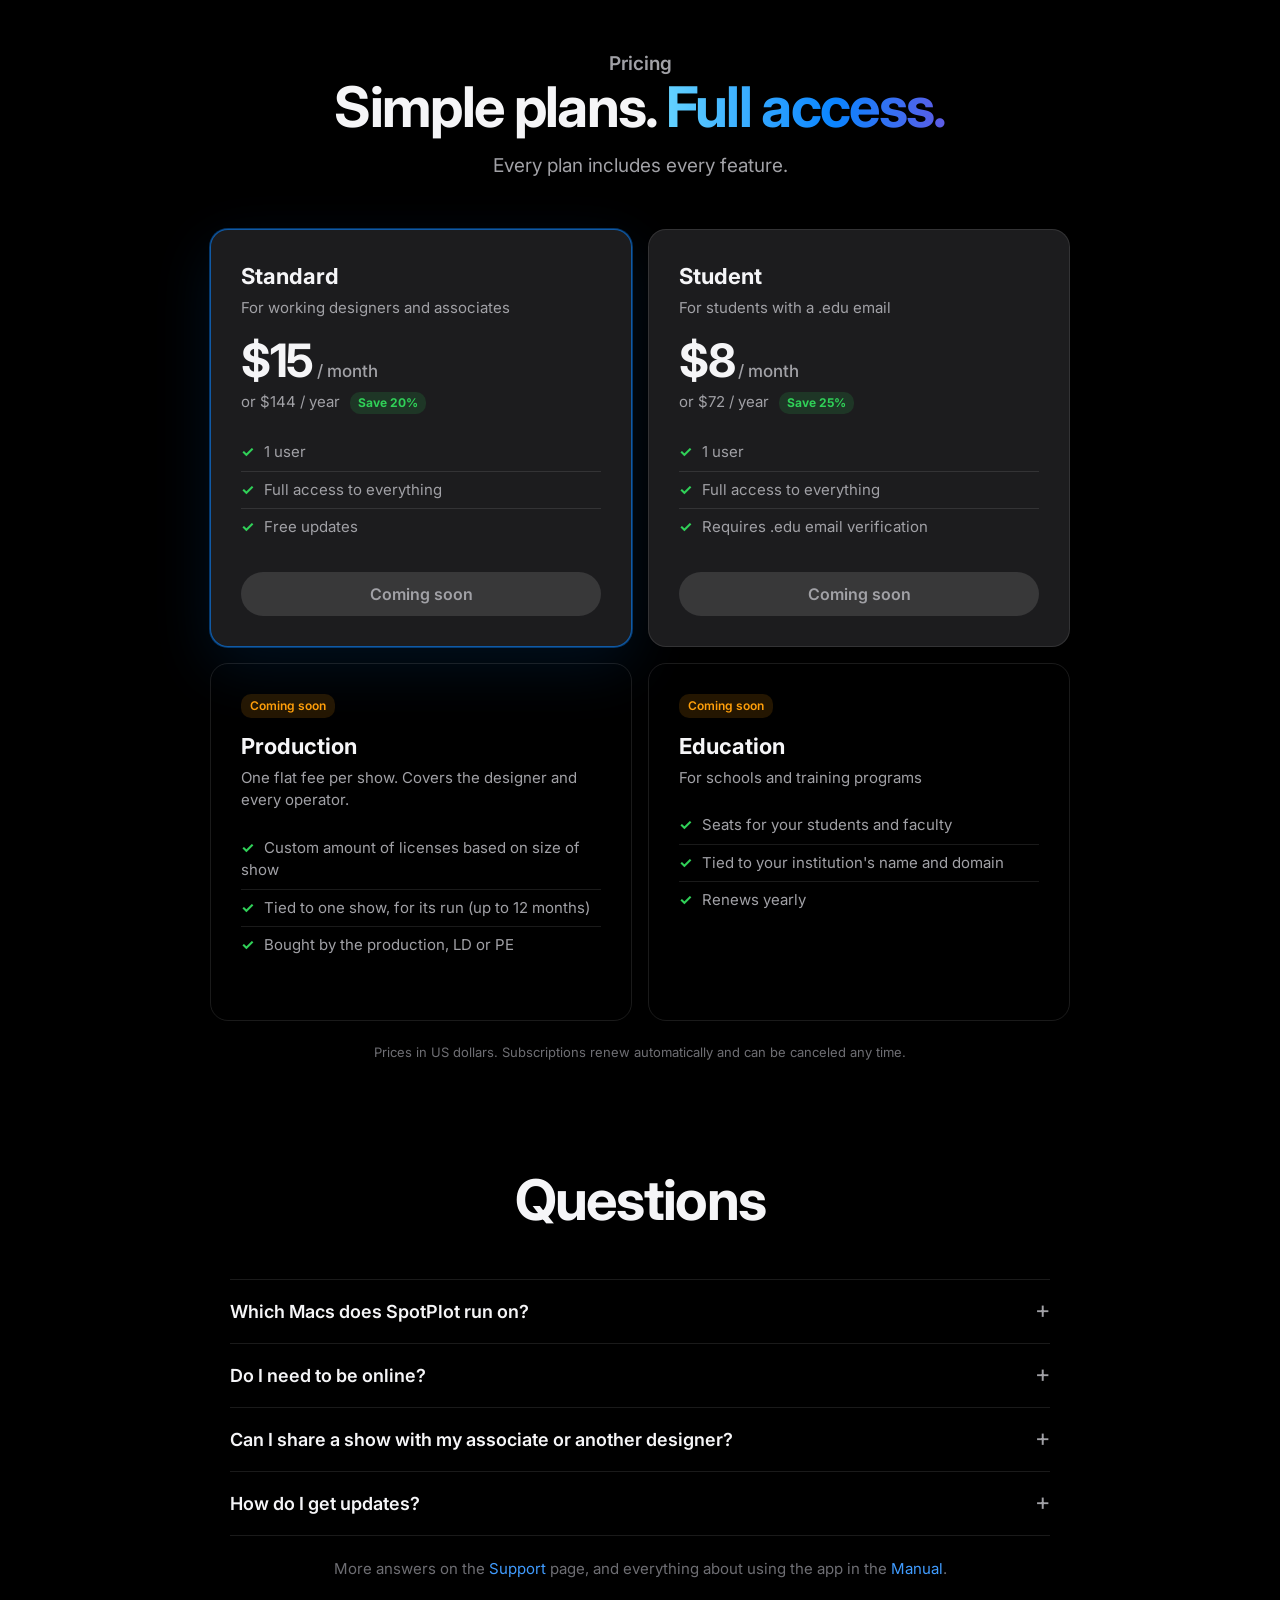
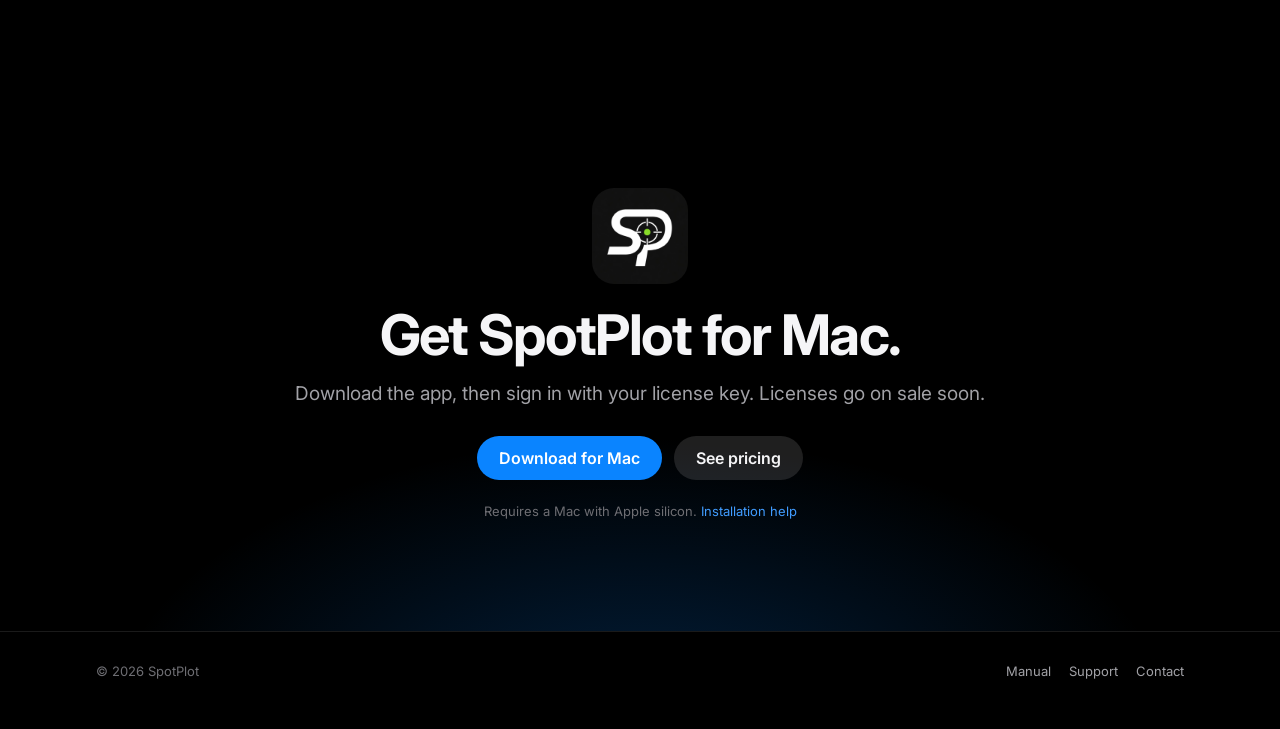
==== commit da9019e4: "Settings and Deactivate in the manual and support; internet only needed to activate Co-Authored-By: " ====
--- a/index.html
+++ b/index.html
@@ -176,7 +176,7 @@
         <div class="section-head"><h2>Questions</h2></div>
         <div class="faq">
           <details><summary>Which Macs does SpotPlot run on?</summary><p>Macs with Apple silicon (M1 or newer). SpotPlot isn't available for Windows or iPad yet; an iPad companion app for operators is in the works.</p></details>
-          <details><summary>Do I need to be online?</summary><p>No. SpotPlot works offline and checks your license whenever it can. Your shows are saved on your Mac.</p></details>
+          <details><summary>Do I need to be online?</summary><p>Only to activate your license. After that SpotPlot works without Wi-Fi, and your shows are saved on your Mac.</p></details>
           <details><summary>Can I share a show with my associate or another designer?</summary><p>Yes. Export the show from its dashboard (or press <kbd>⌘E</kbd>) and send the .spotplot file. Everything comes along: cues, notes, highlights, photos and the logo. They double-click it to open it in SpotPlot.</p></details>
           <details><summary>How do I get updates?</summary><p>SpotPlot updates itself. You can also choose SpotPlot → Check for Updates at any time. Requires an internet connection and for the app to be open.</p></details>
         </div>
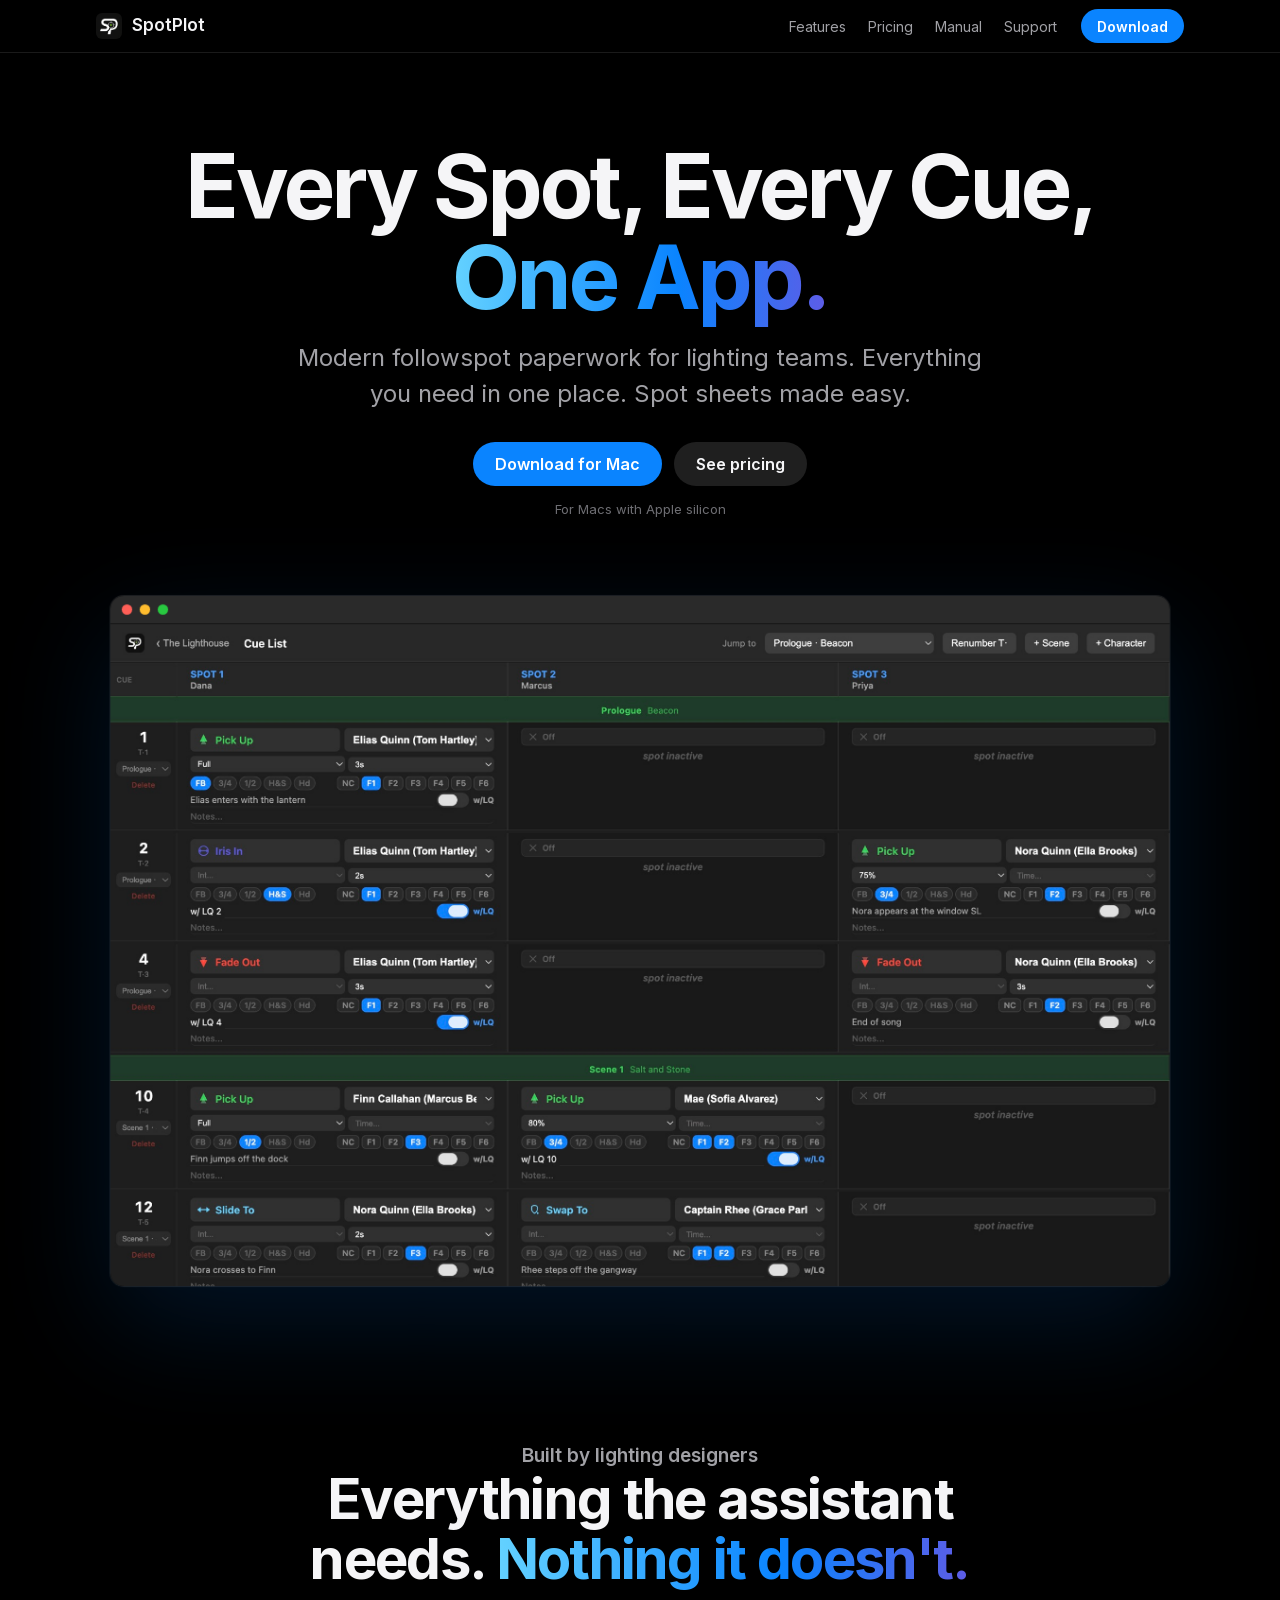
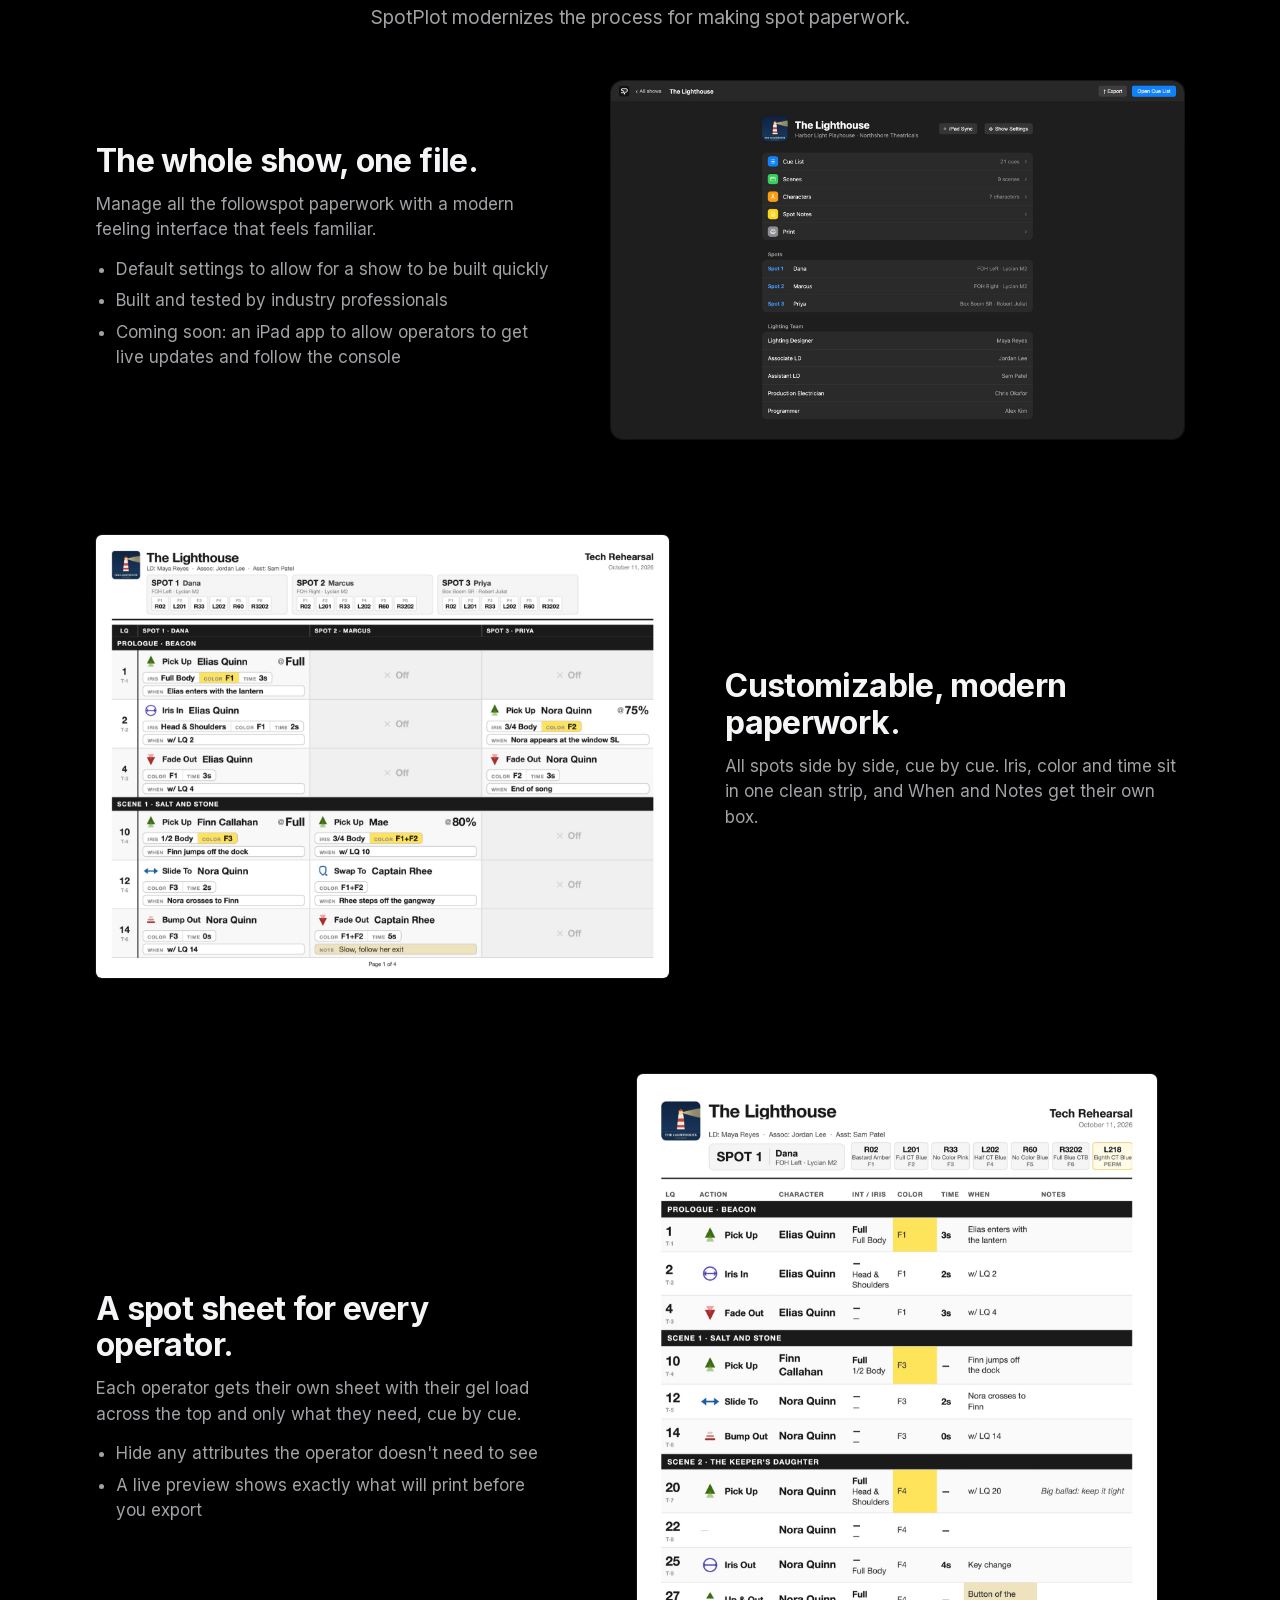
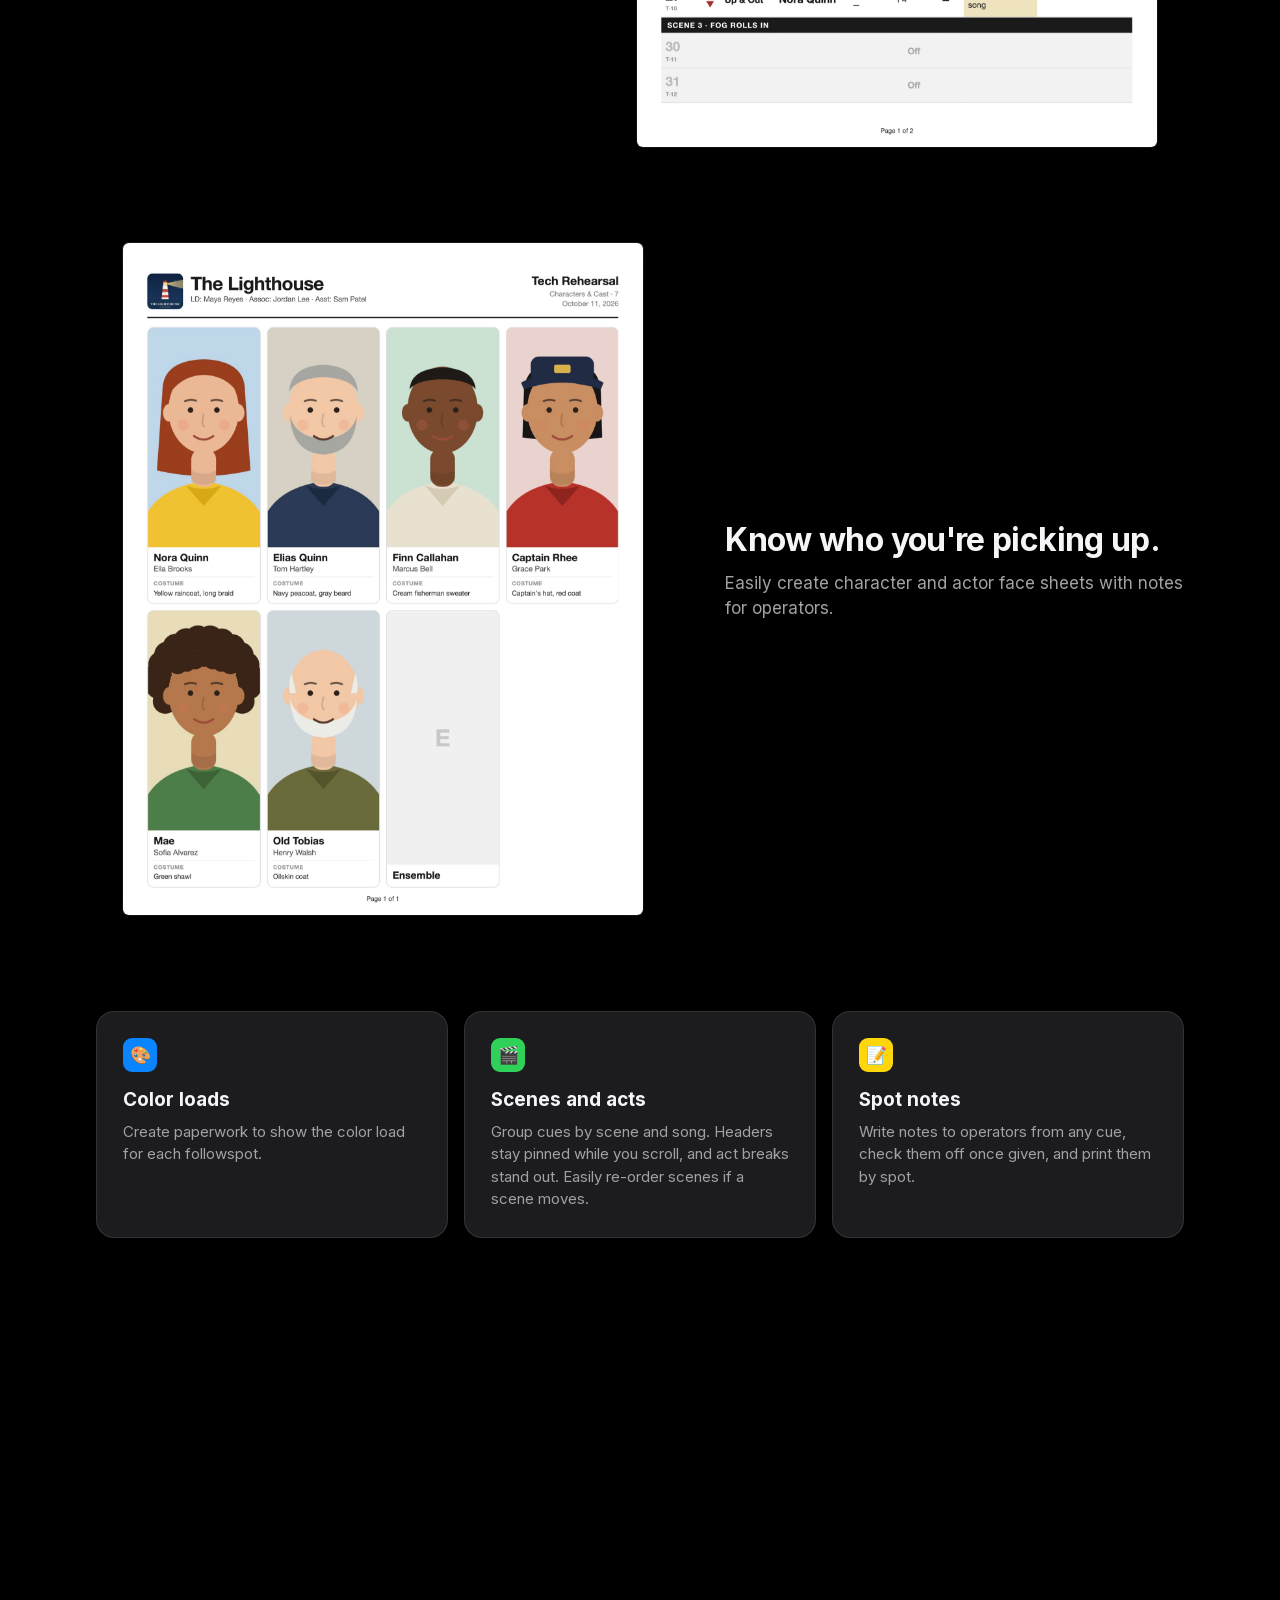
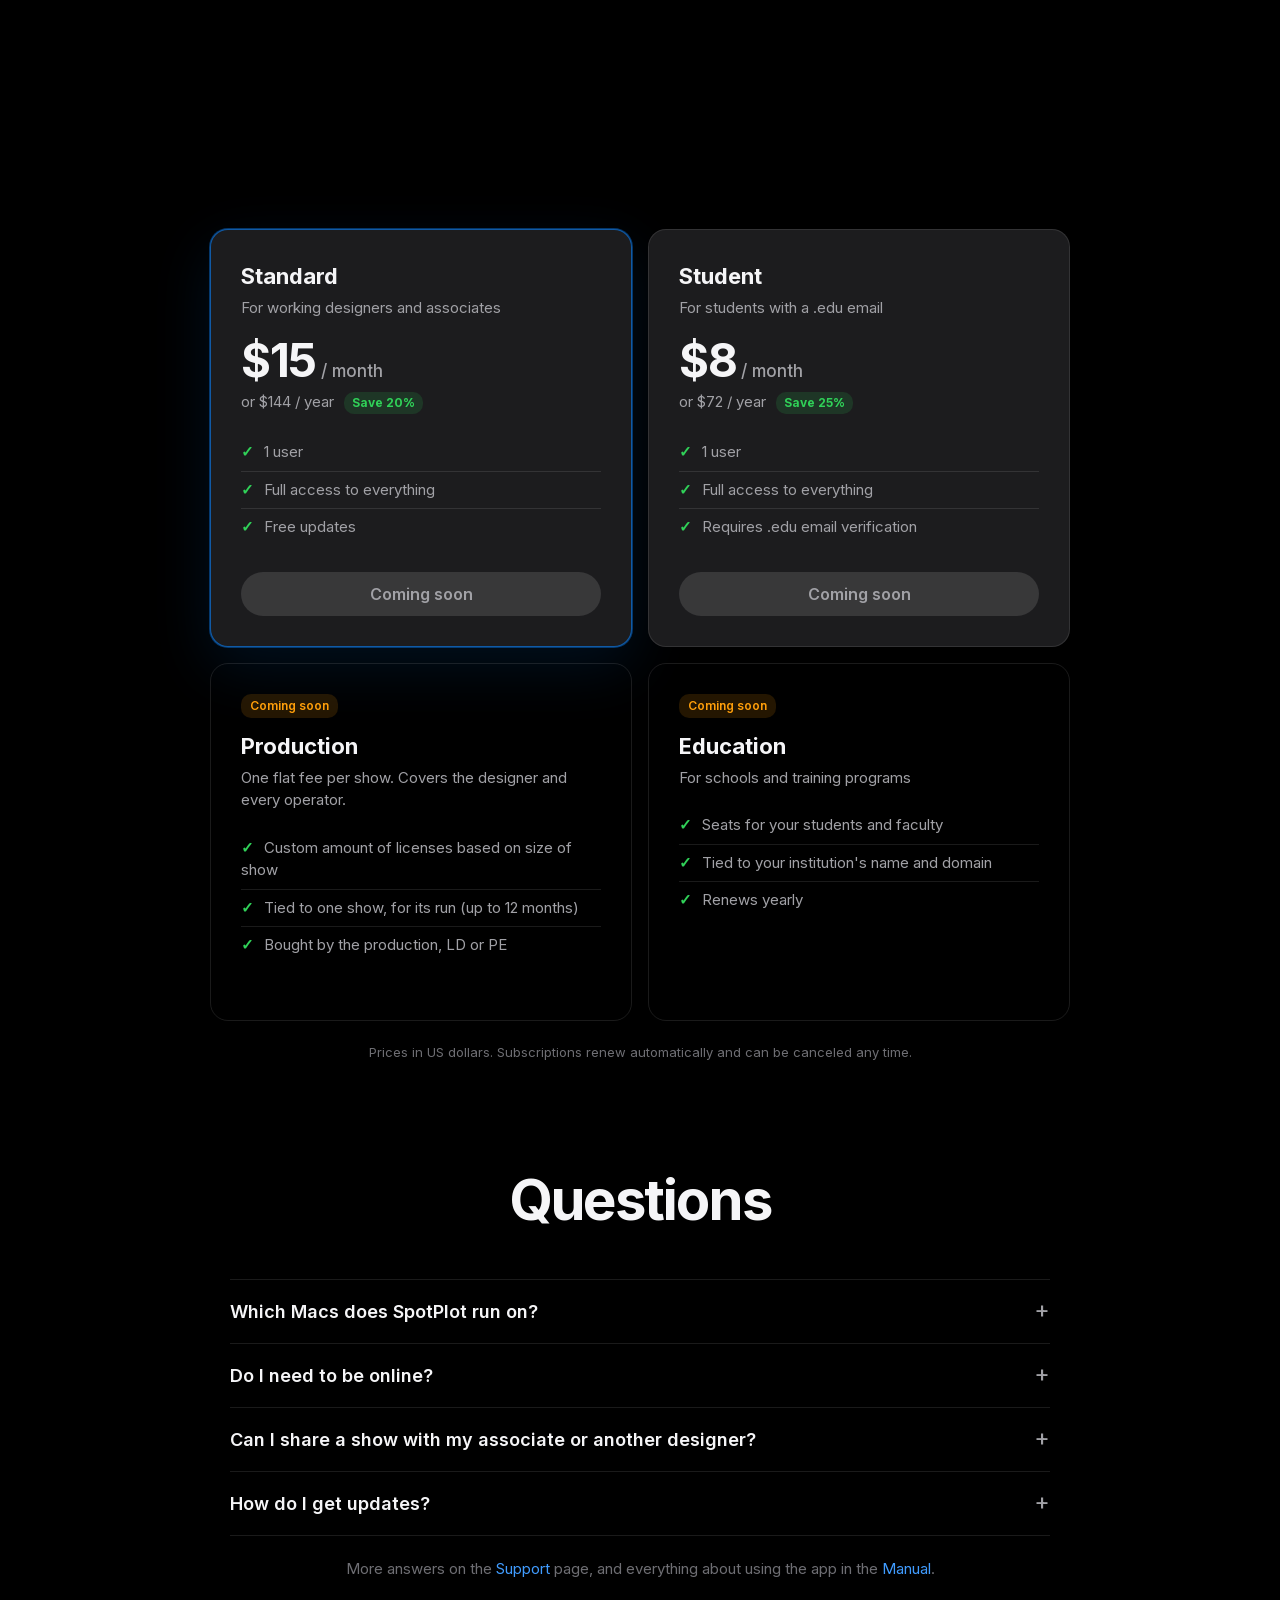
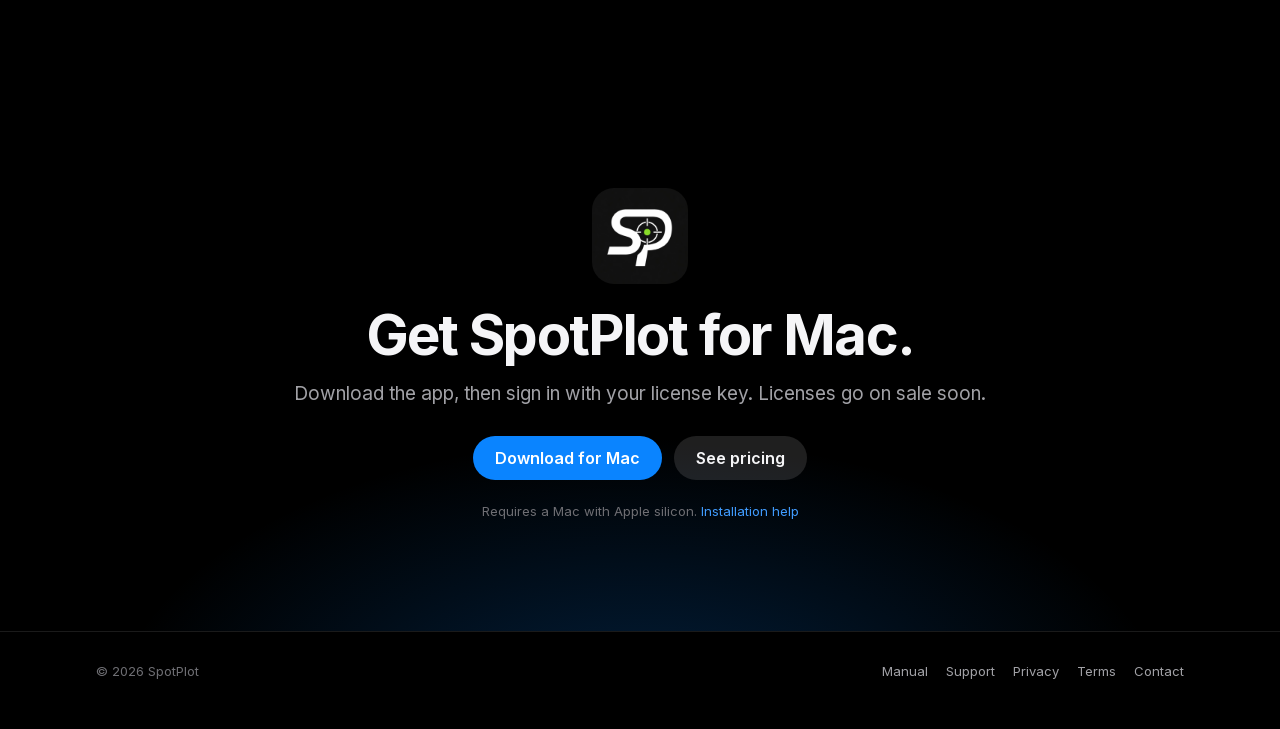
==== commit 440a9563: "Privacy Policy and Terms of Service (drafts for lawyer review), refund FAQ, self-hosted Inter font C" ====
--- a/index.html
+++ b/index.html
@@ -9,9 +9,6 @@
   <meta property="og:description" content="Modern followspot paperwork for lighting teams, on Mac. Everything you need in one place. Spot sheets made easy.">
   <meta property="og:image" content="img/cuelist.jpg">
   <link rel="icon" href="img/favicon.png">
-  <link rel="preconnect" href="https://fonts.googleapis.com">
-  <link rel="preconnect" href="https://fonts.gstatic.com" crossorigin>
-  <link href="https://fonts.googleapis.com/css2?family=Inter:wght@400;500;600;700&display=swap" rel="stylesheet">
   <link rel="stylesheet" href="styles.css">
   <!-- Motion: turned on before the first paint so nothing flashes; turned back off if motion.js never loads -->
   <script>if (!matchMedia('(prefers-reduced-motion: reduce)').matches) { document.documentElement.classList.add('motion'); setTimeout(function () { if (!window.spotplotMotion) document.documentElement.classList.remove('motion'); }, 3000); }</script>
@@ -204,6 +201,8 @@
       <nav>
         <a href="manual.html">Manual</a>
         <a href="support.html">Support</a>
+        <a href="privacy.html">Privacy</a>
+        <a href="terms.html">Terms</a>
         <a href="mailto:wheeler@wheelermoon.com">Contact</a>
       </nav>
     </div>
--- a/styles.css
+++ b/styles.css
@@ -1,3 +1,10 @@
+/* Inter, hosted here instead of loaded from Google Fonts, so visitors' browsers only talk to this site.
+   (SIL Open Font License; the same files Google serves: latin + latin-ext, every weight in one variable file) */
+@font-face { font-family: "Inter"; font-style: normal; font-weight: 400 700; font-display: swap; src: url(fonts/inter-latin-ext.woff2) format("woff2");
+  unicode-range: U+0100-02BA, U+02BD-02C5, U+02C7-02CC, U+02CE-02D7, U+02DD-02FF, U+0304, U+0308, U+0329, U+1D00-1DBF, U+1E00-1E9F, U+1EF2-1EFF, U+2020, U+20A0-20AB, U+20AD-20C4, U+2113, U+2C60-2C7F, U+A720-A7FF; }
+@font-face { font-family: "Inter"; font-style: normal; font-weight: 400 700; font-display: swap; src: url(fonts/inter-latin.woff2) format("woff2");
+  unicode-range: U+0000-00FF, U+0131, U+0152-0153, U+02BB-02BC, U+02C6, U+02DA, U+02DC, U+0304, U+0308, U+0329, U+2000-206F, U+20AC, U+2122, U+2191, U+2193, U+2212, U+2215, U+FEFF, U+FFFD; }
+
 /* SpotPlot website: dark, Apple-style, matching the app (see followspot/DESIGN.md) */
 :root {
   --bg: #000;
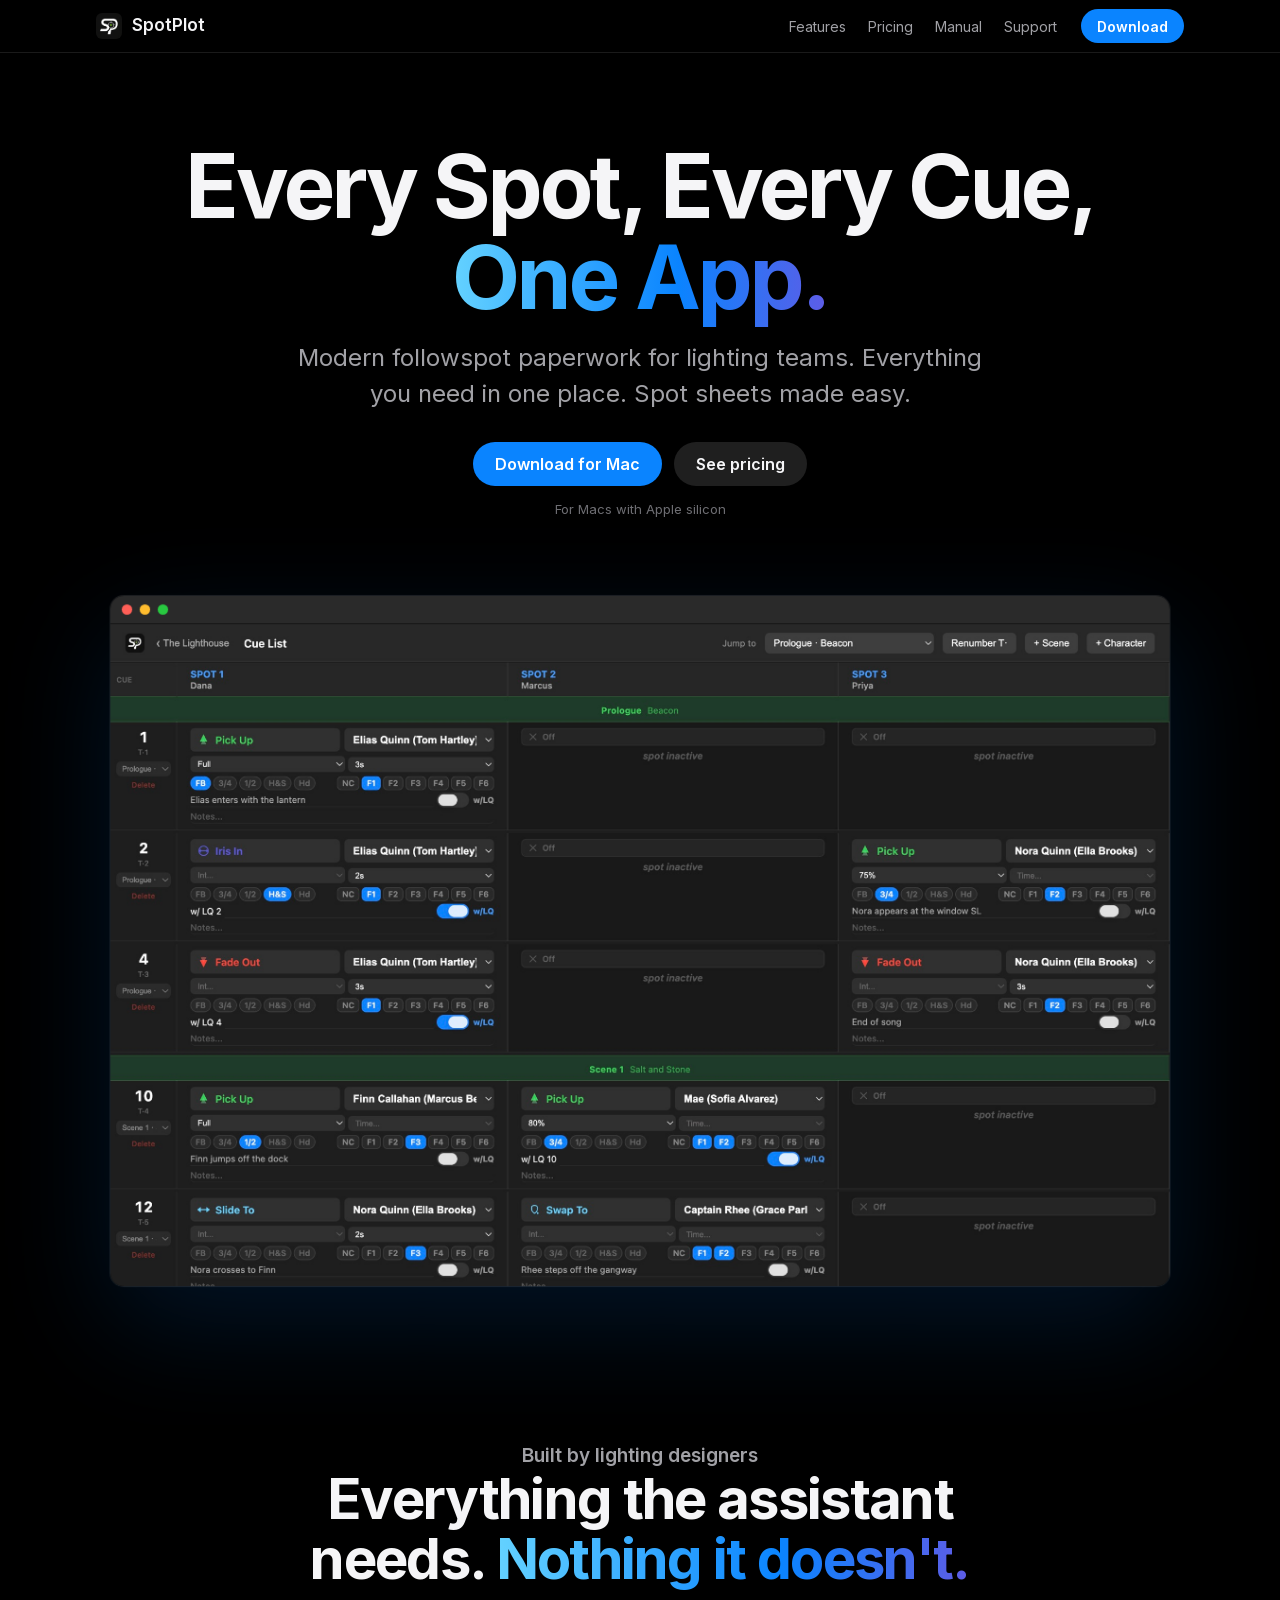
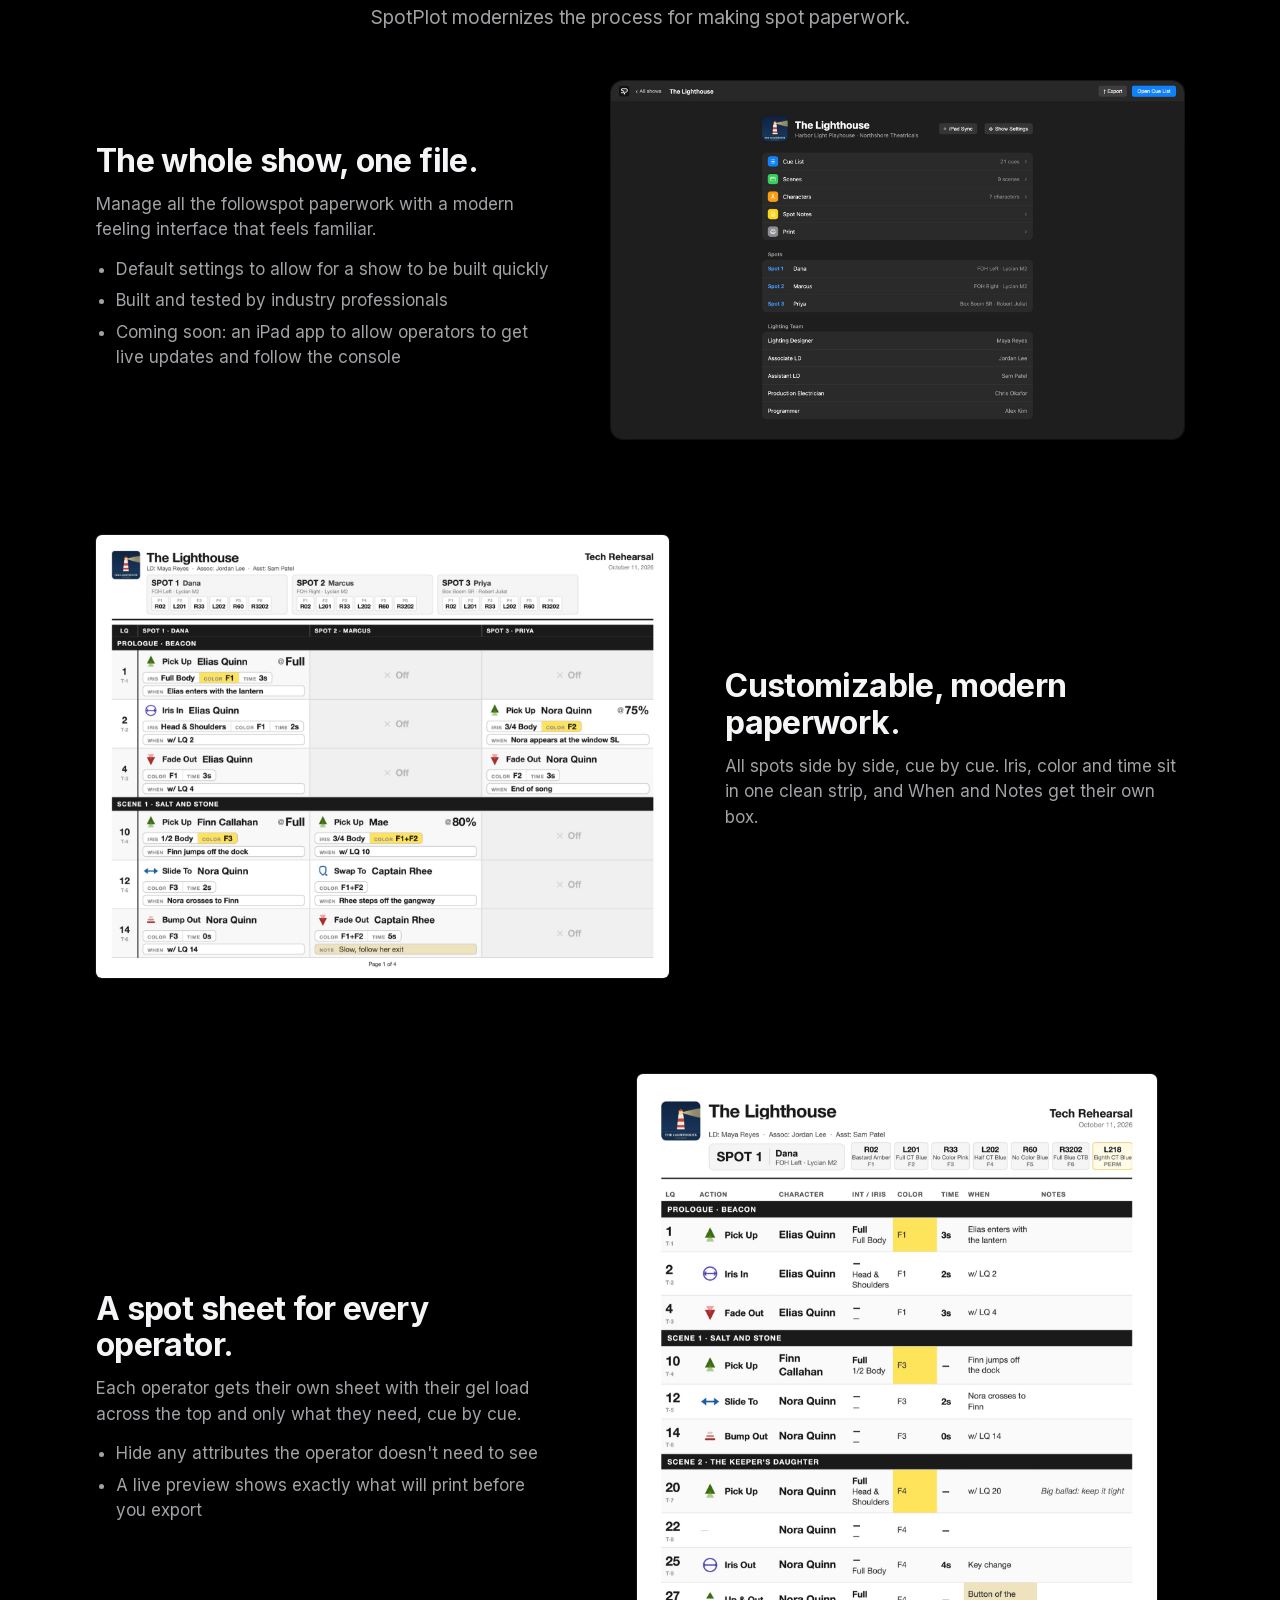
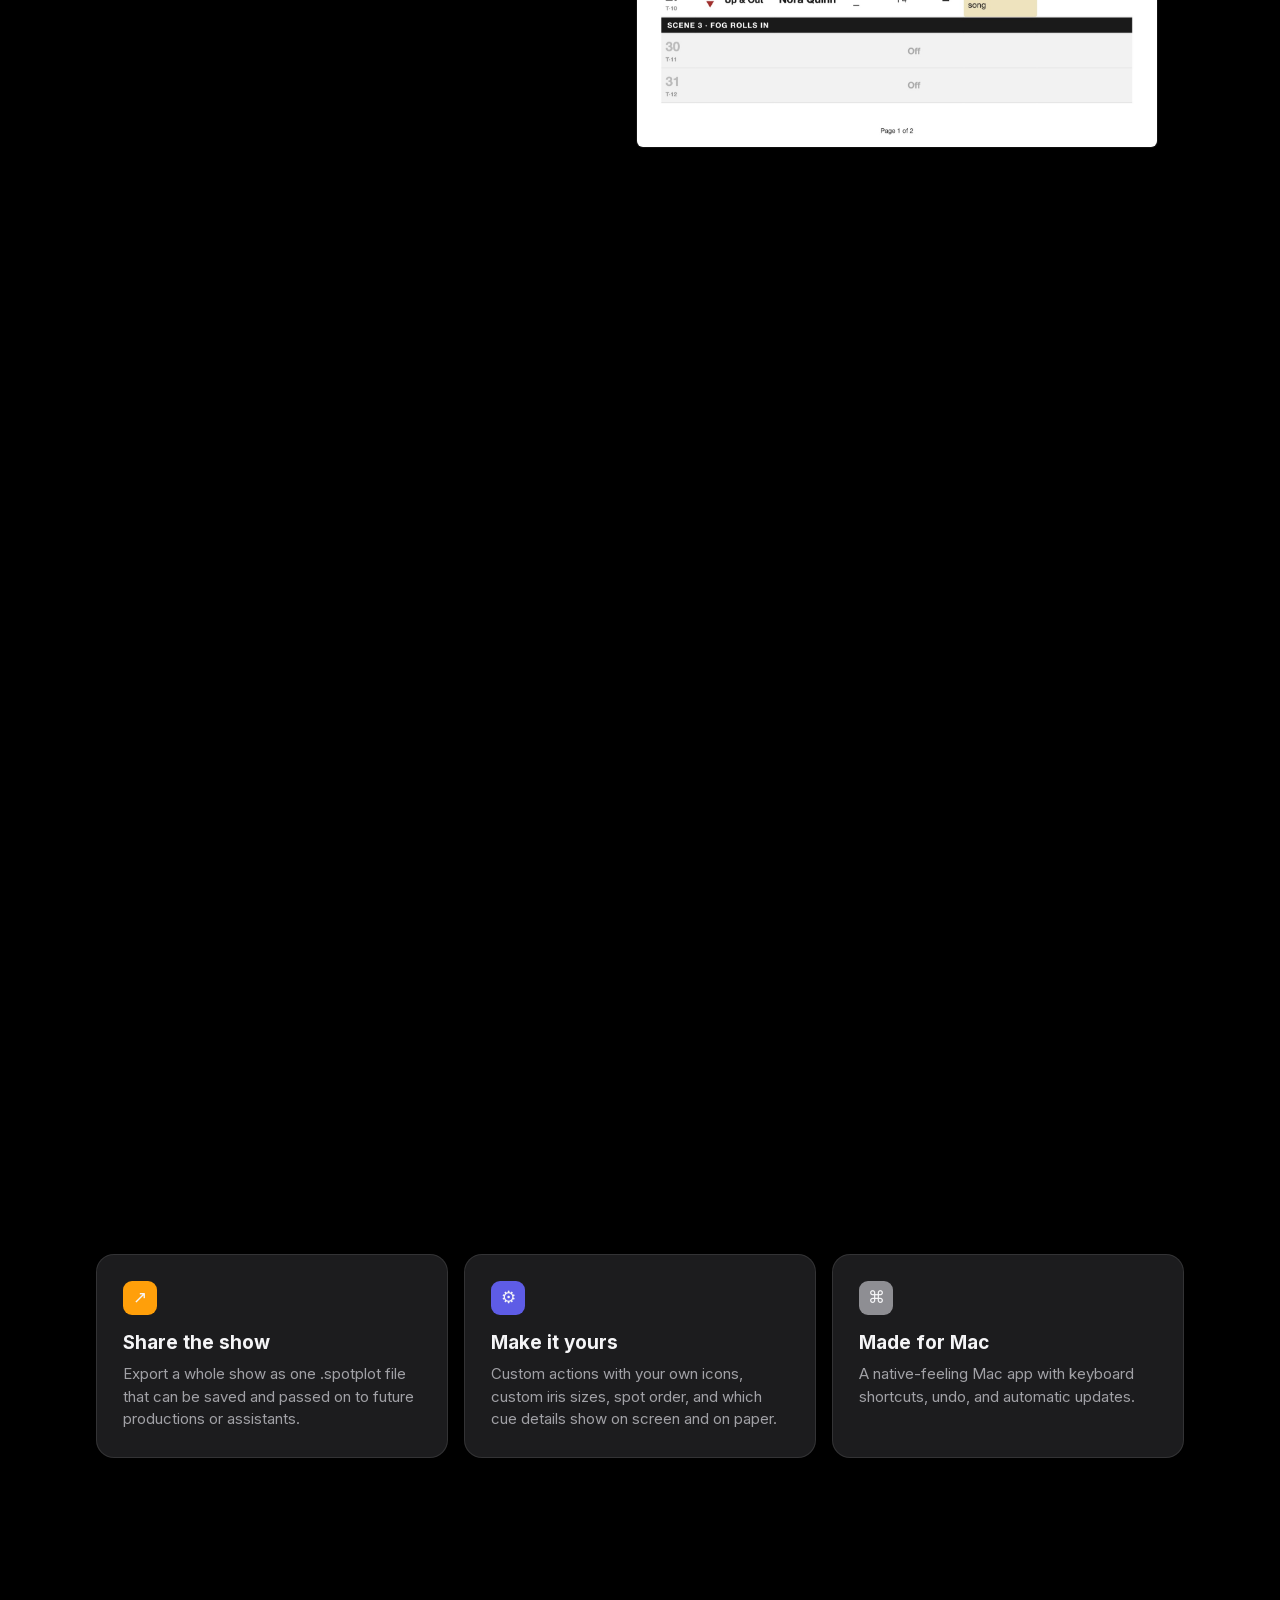
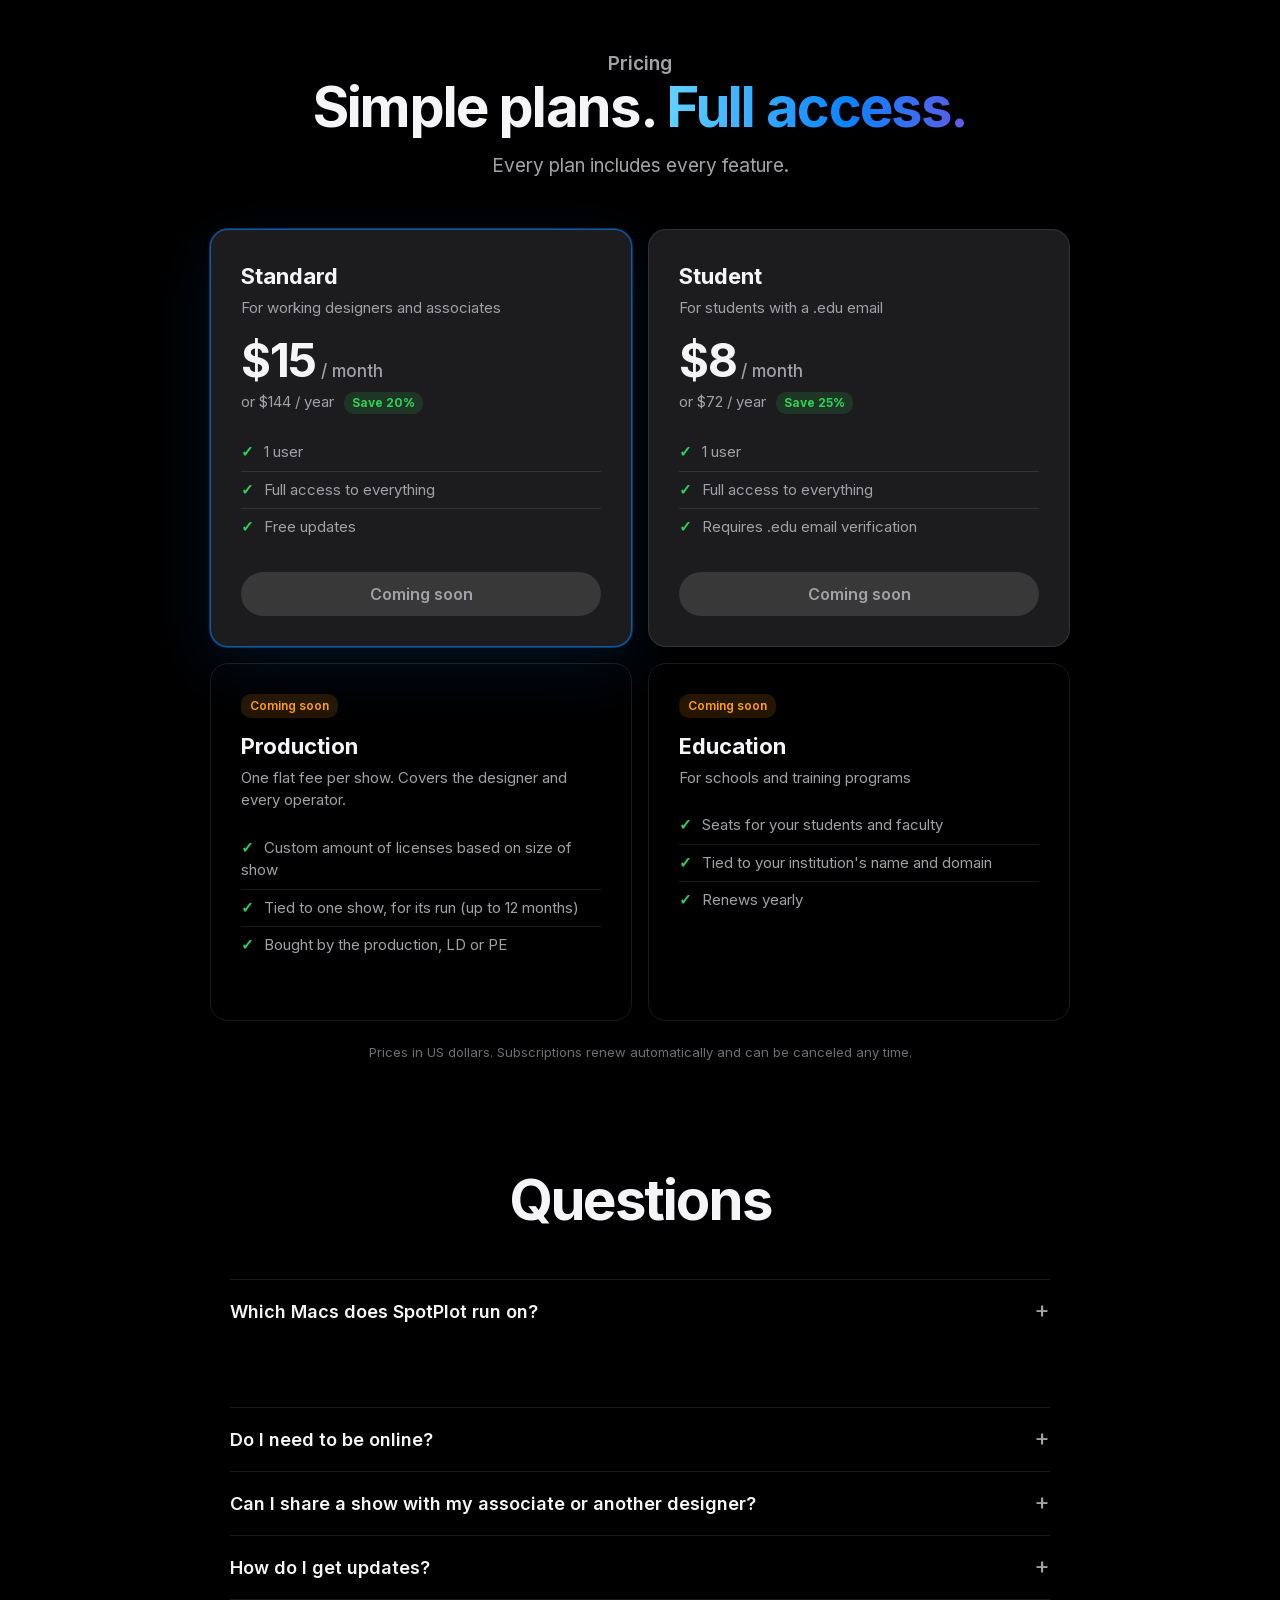
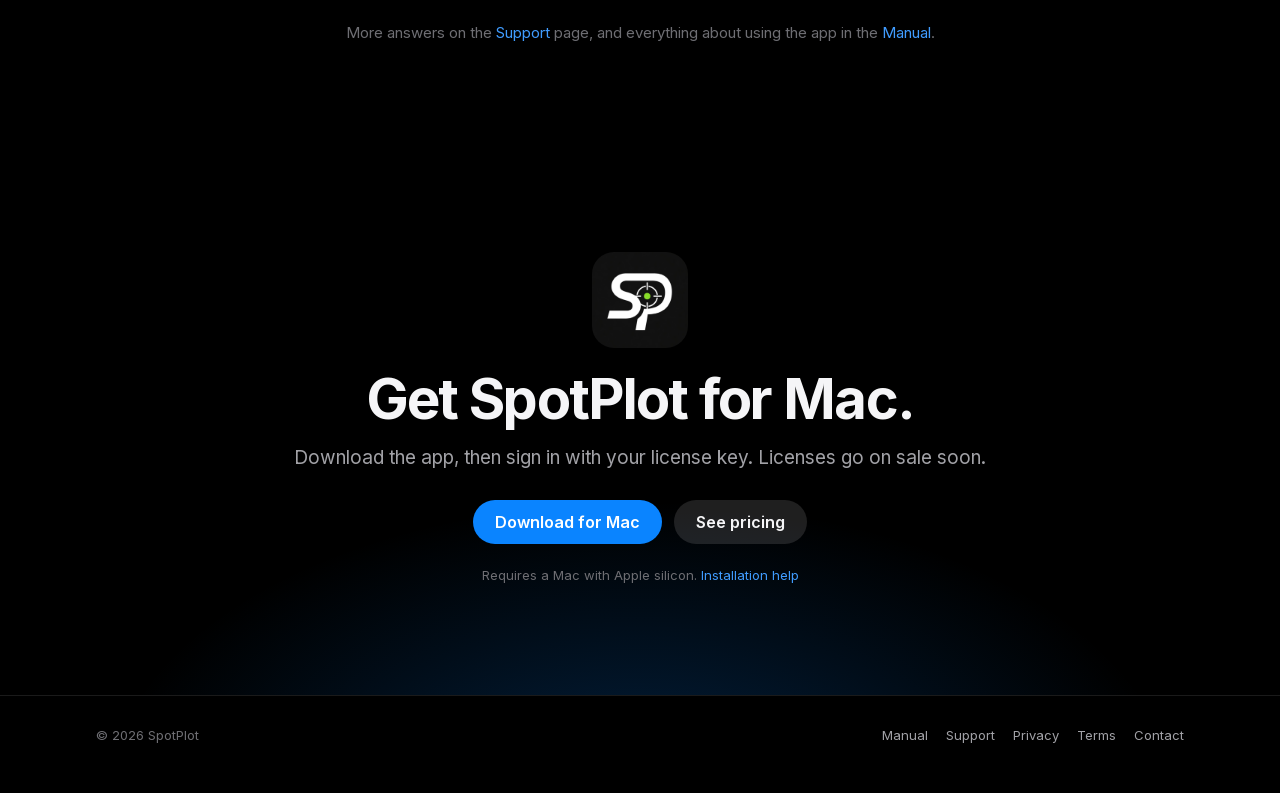
==== commit 9f3b9e77: "Manual and FAQ: Import from FileMaker Co-Authored-By: Claude Opus 5.5 <noreply@anthropic.com>" ====
--- a/index.html
+++ b/index.html
@@ -173,6 +173,7 @@
         <div class="section-head"><h2>Questions</h2></div>
         <div class="faq">
           <details><summary>Which Macs does SpotPlot run on?</summary><p>Macs with Apple silicon (M1 or newer). SpotPlot isn't available for Windows or iPad yet; an iPad companion app for operators is in the works.</p></details>
+          <details><summary>My followspot paperwork is in FileMaker. Can I bring my shows?</summary><p>Yes. SpotPlot imports followspot shows straight from the FileMaker file, no FileMaker needed: spots, gels, characters, scenes and every cue. See <a href="manual.html#filemaker">Import from FileMaker</a>.</p></details>
           <details><summary>Do I need to be online?</summary><p>Only to activate your license. After that SpotPlot works without Wi-Fi, and your shows are saved on your Mac.</p></details>
           <details><summary>Can I share a show with my associate or another designer?</summary><p>Yes. Export the show from its dashboard (or press <kbd>⌘E</kbd>) and send the .spotplot file. Everything comes along: cues, notes, highlights, photos and the logo. They double-click it to open it in SpotPlot.</p></details>
           <details><summary>How do I get updates?</summary><p>SpotPlot updates itself. You can also choose SpotPlot → Check for Updates at any time. Requires an internet connection and for the app to be open.</p></details>
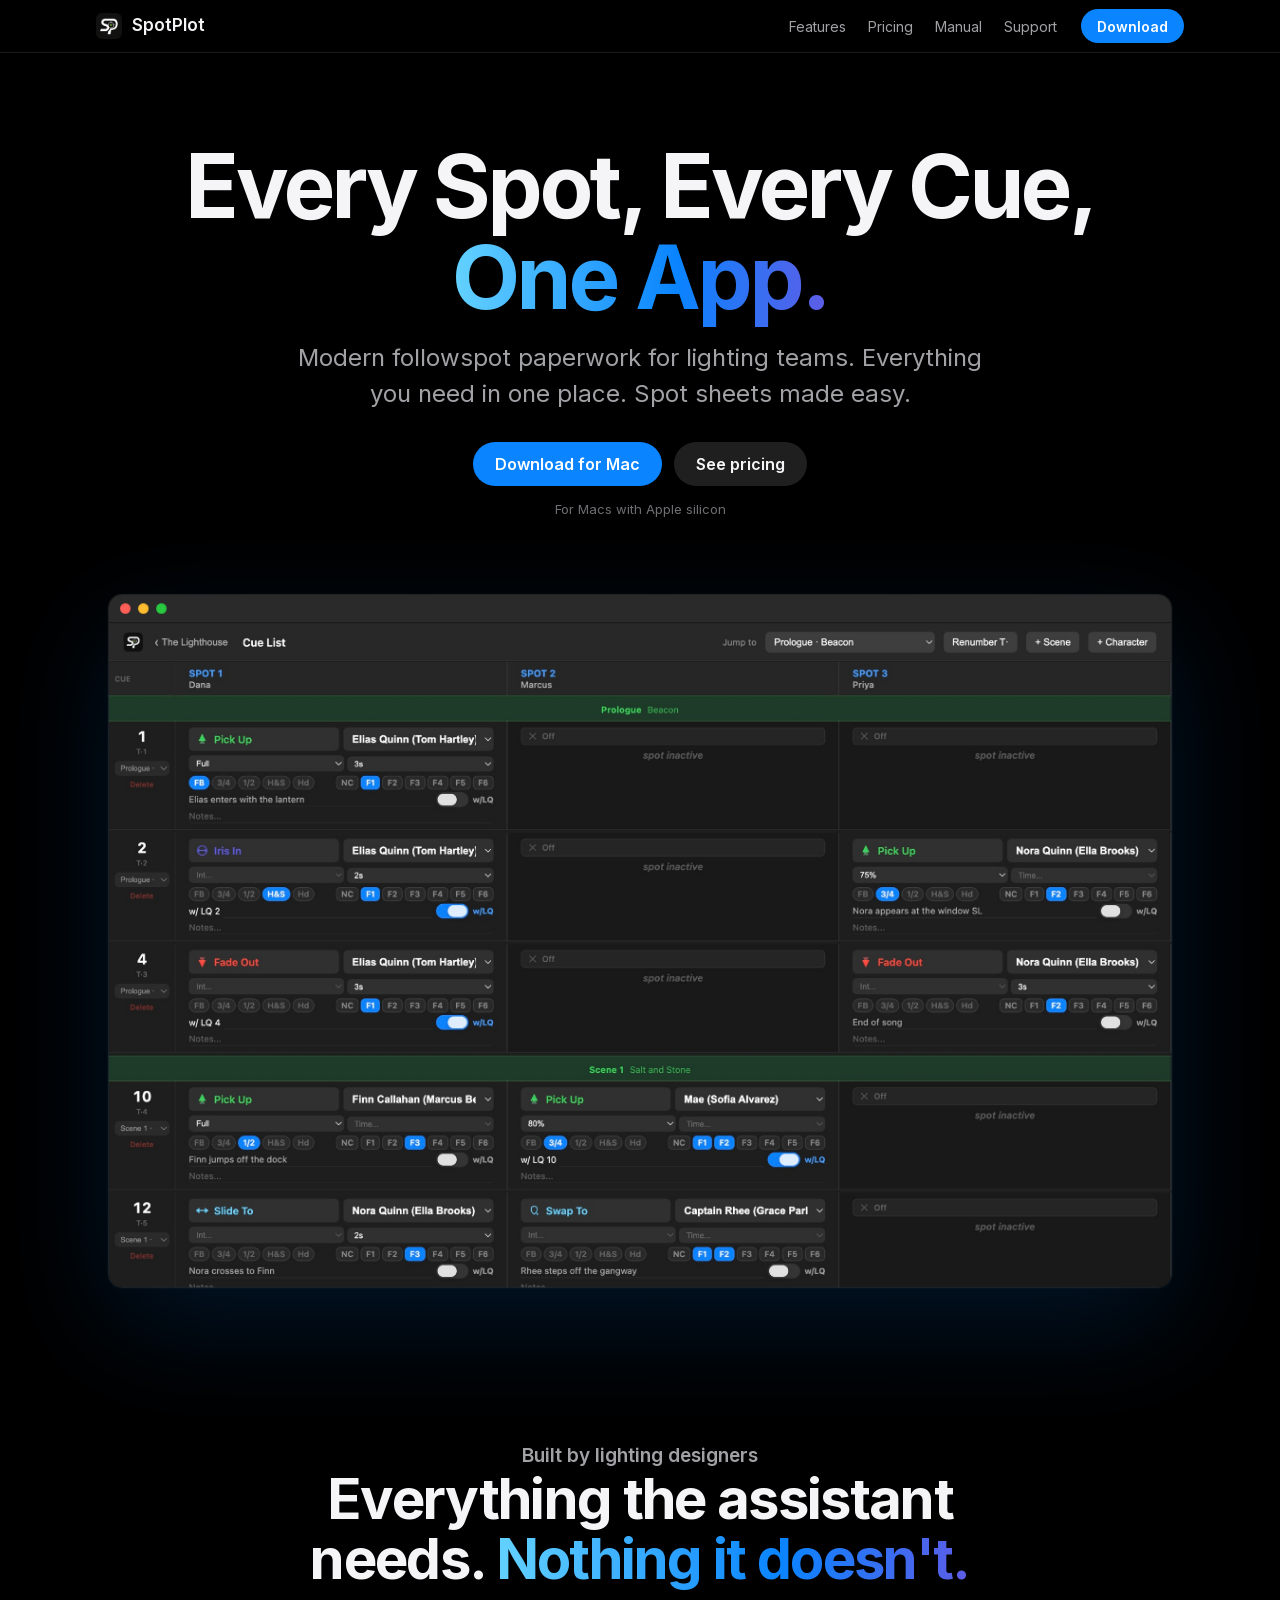
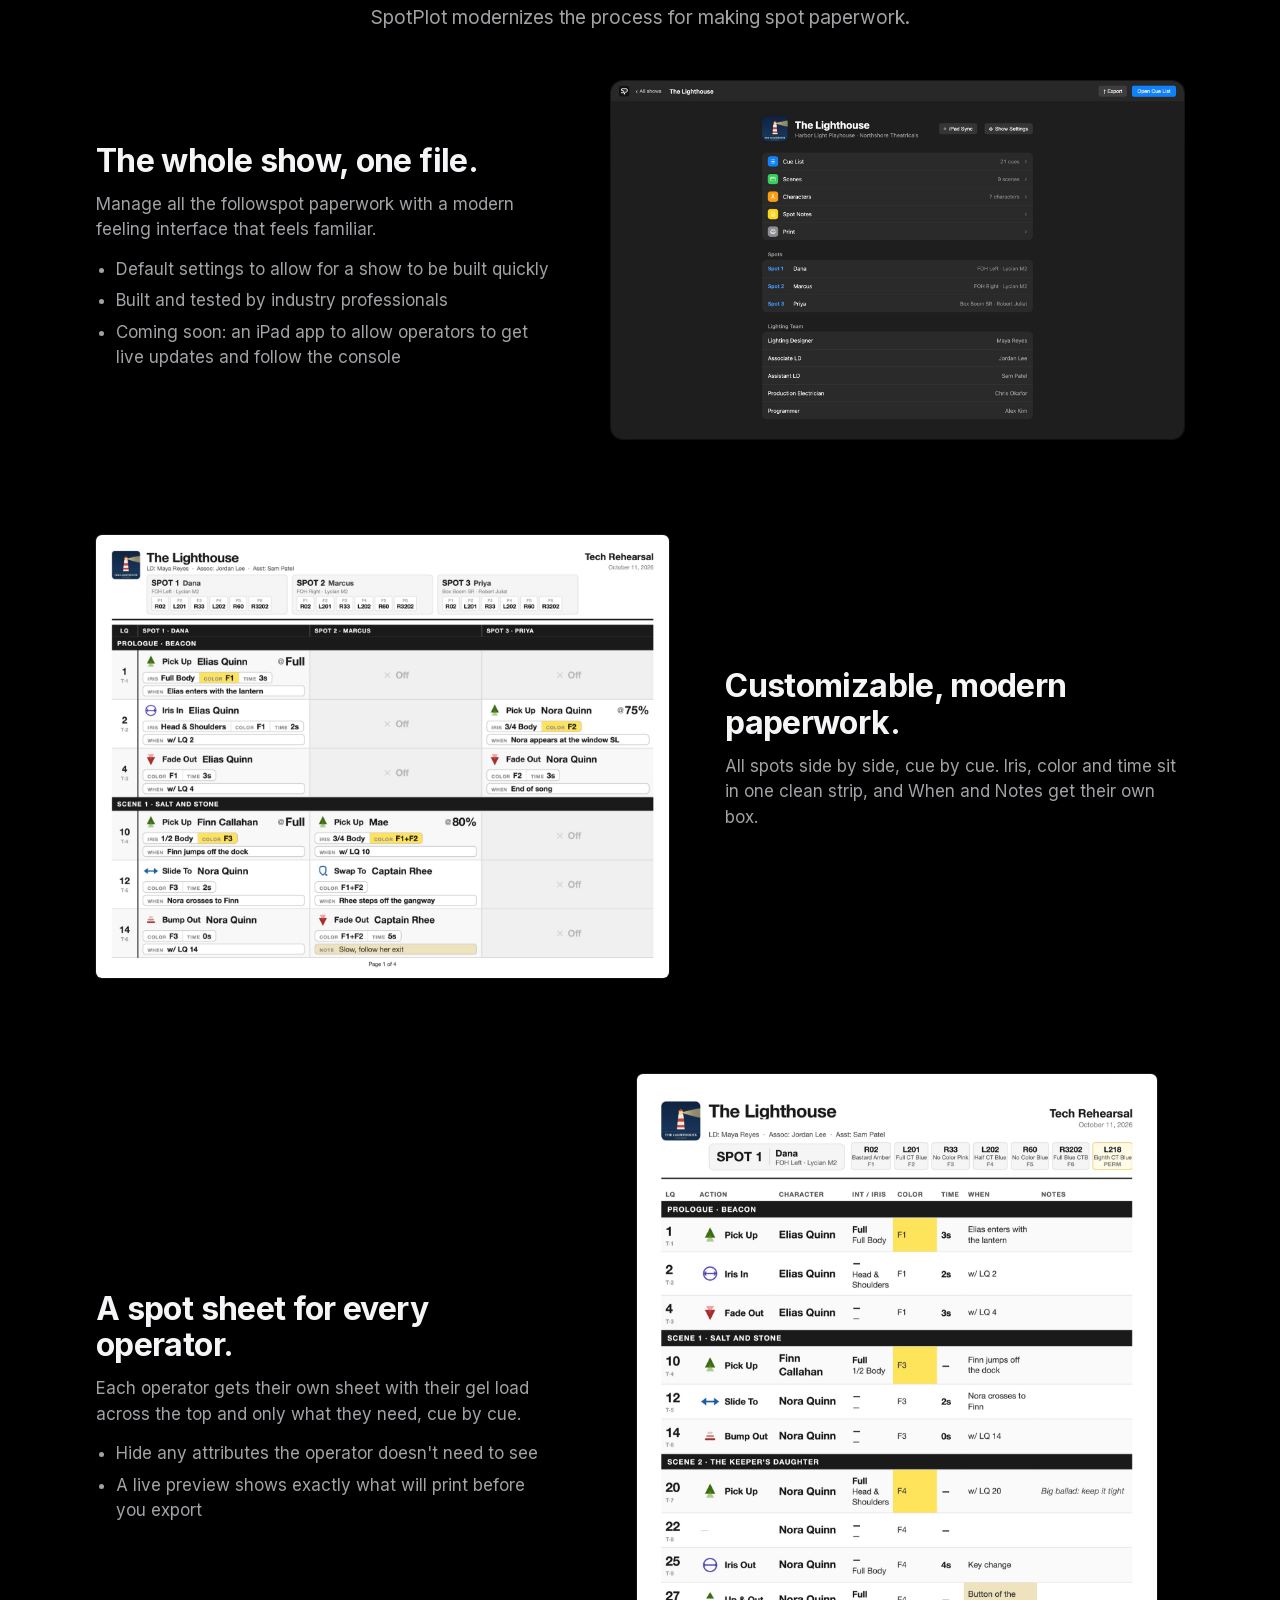
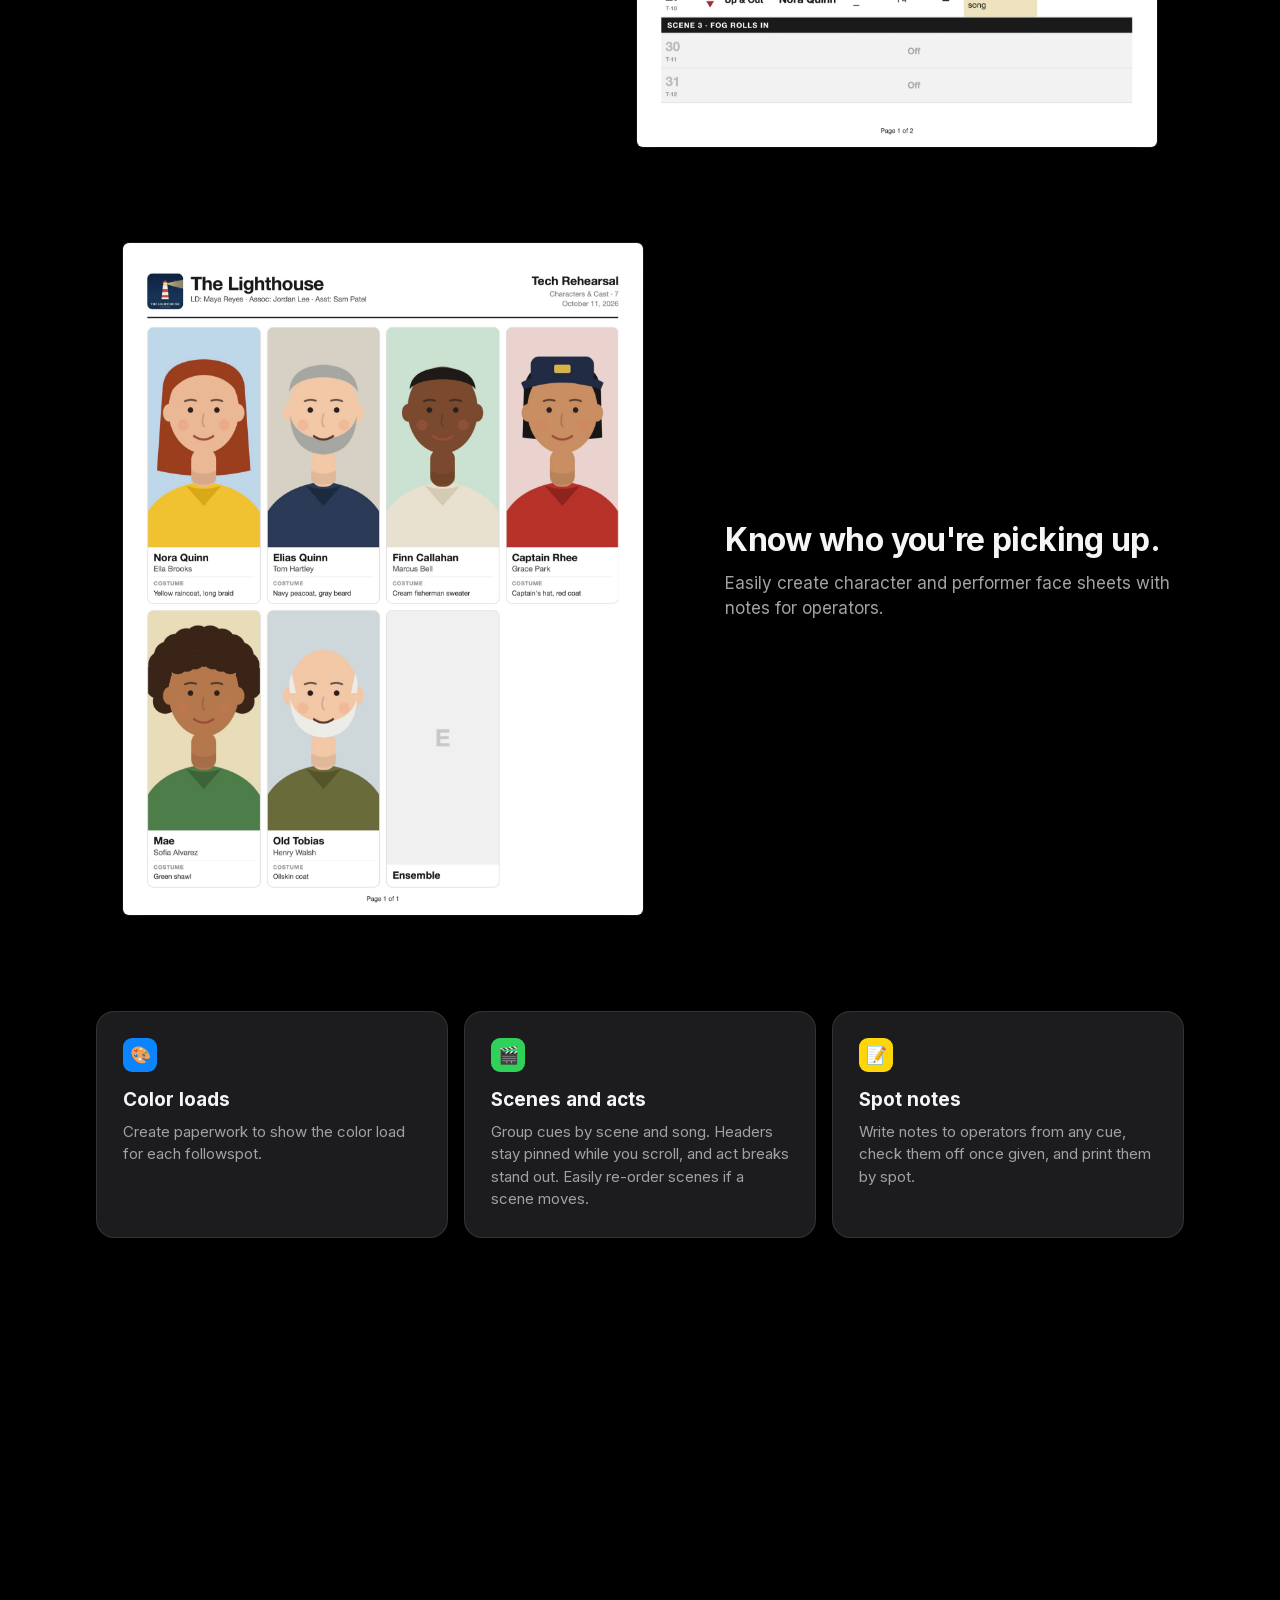
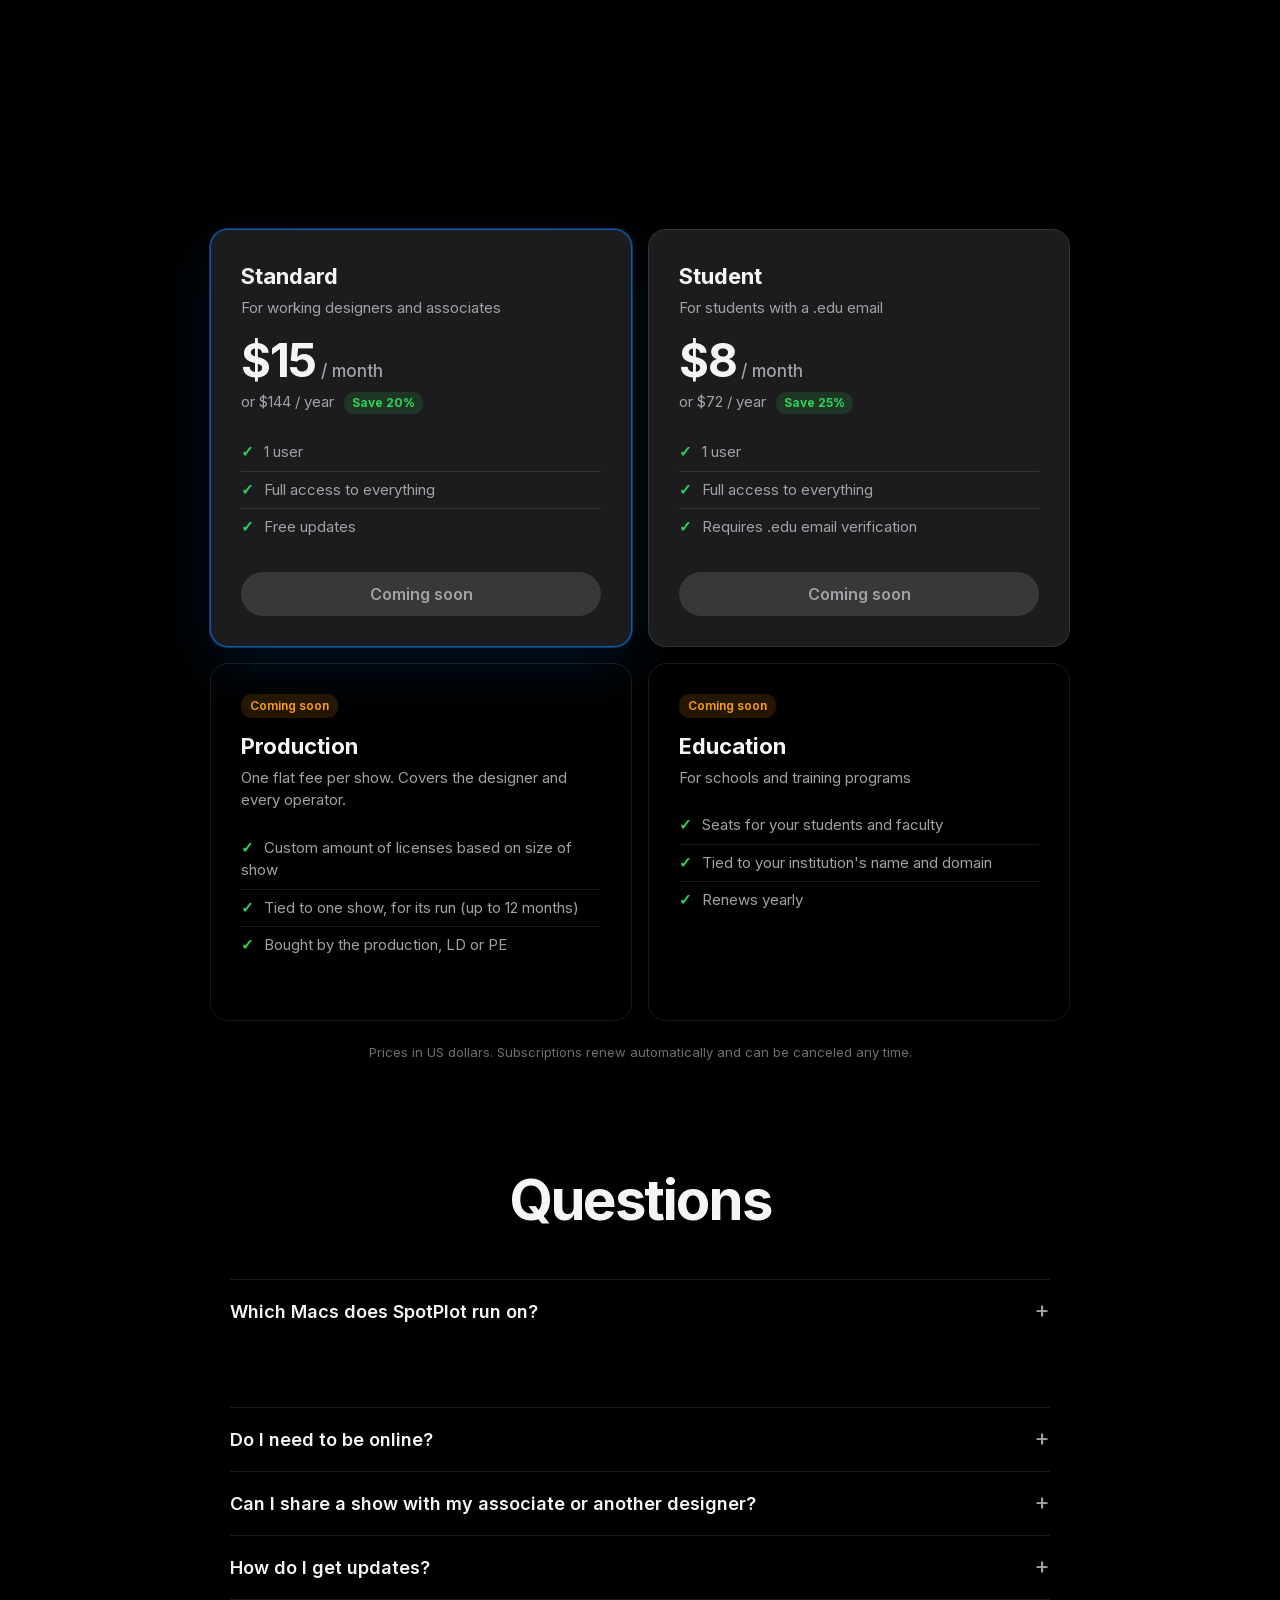
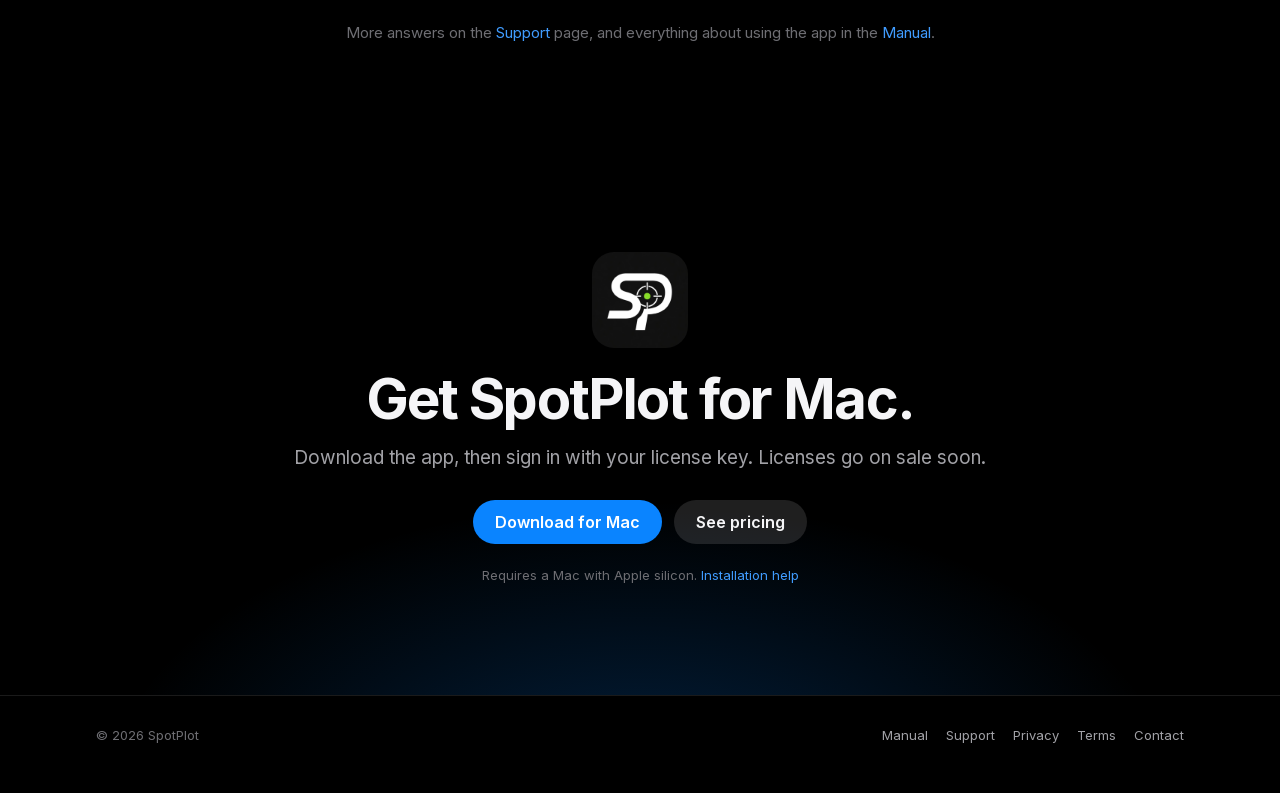
==== commit 5668f600: "Performer wording; manual: rename scenes from the cue list, Escape Co-Authored-By: Claude Opus 5.5 <" ====
--- a/index.html
+++ b/index.html
@@ -87,9 +87,9 @@
         <div class="feature flip">
           <div class="text">
             <h3>Know who you're picking up.</h3>
-            <p>Easily create character and actor face sheets with notes for operators.</p>
-          </div>
-          <div class="media paper" style="max-width:520px;margin:0 auto"><img src="img/characters-p1.jpg" alt="A printed SpotPlot cast sheet with a photo, actor name and costume note for each character." loading="lazy" width="1600" height="2071"></div>
+            <p>Easily create character and performer face sheets with notes for operators.</p>
+          </div>
+          <div class="media paper" style="max-width:520px;margin:0 auto"><img src="img/characters-p1.jpg" alt="A printed SpotPlot cast sheet with a photo, performer name and costume note for each character." loading="lazy" width="1600" height="2071"></div>
         </div>
       </div>
     </section>
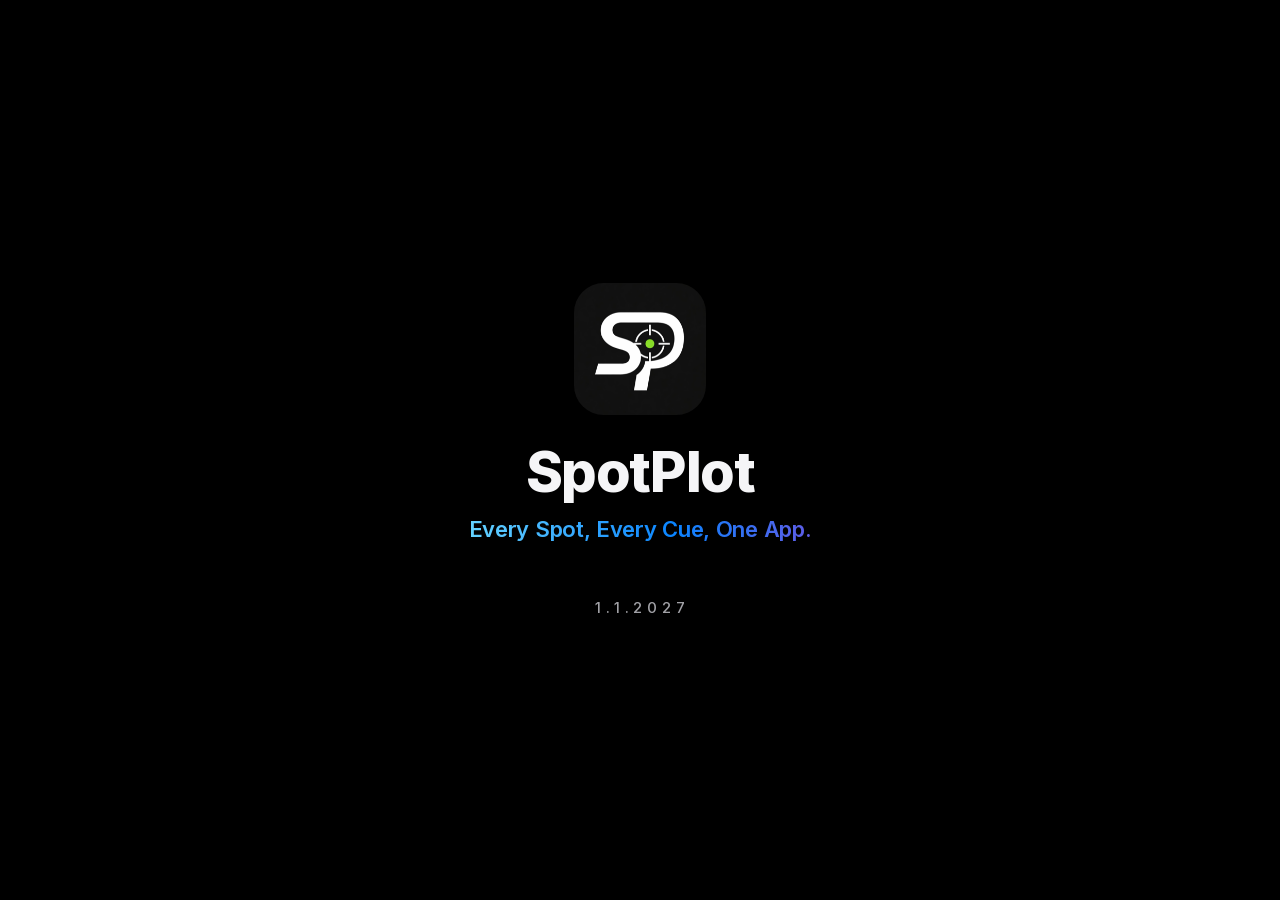
==== commit 4dcb714d: "Teaser page until launch: logo, SpotPlot, tagline, 1.1.2027" ====
--- a/index.html
+++ b/index.html
@@ -3,210 +3,59 @@
 <head>
   <meta charset="utf-8">
   <meta name="viewport" content="width=device-width, initial-scale=1">
-  <title>SpotPlot: followspot paperwork for Mac</title>
-  <meta name="description" content="Modern followspot paperwork for lighting teams, on Mac. Everything you need in one place. Spot sheets made easy.">
-  <meta property="og:title" content="SpotPlot: Every Spot, Every Cue, One App">
-  <meta property="og:description" content="Modern followspot paperwork for lighting teams, on Mac. Everything you need in one place. Spot sheets made easy.">
-  <meta property="og:image" content="img/cuelist.jpg">
+  <title>SpotPlot</title>
+  <meta name="description" content="Every Spot, Every Cue, One App. Coming January 1, 2027.">
+  <meta property="og:title" content="SpotPlot">
+  <meta property="og:description" content="Every Spot, Every Cue, One App. Coming January 1, 2027.">
+  <meta property="og:image" content="https://spotplotapp.com/img/icon-256.png">
   <link rel="icon" href="img/favicon.png">
-  <link rel="stylesheet" href="styles.css">
-  <!-- Motion: turned on before the first paint so nothing flashes; turned back off if motion.js never loads -->
-  <script>if (!matchMedia('(prefers-reduced-motion: reduce)').matches) { document.documentElement.classList.add('motion'); setTimeout(function () { if (!window.spotplotMotion) document.documentElement.classList.remove('motion'); }, 3000); }</script>
-  <script src="motion.js" defer></script>
+  <style>
+    @font-face { font-family: "Inter"; font-style: normal; font-weight: 400 800; font-display: swap; src: url(fonts/inter-latin-ext.woff2) format("woff2");
+      unicode-range: U+0100-02BA, U+02BD-02C5, U+02C7-02CC, U+02CE-02D7, U+02DD-02FF, U+0304, U+0308, U+0329, U+1D00-1DBF, U+1E00-1E9F, U+1EF2-1EFF, U+2020, U+20A0-20AB, U+20AD-20C4, U+2113, U+2C60-2C7F, U+A720-A7FF; }
+    @font-face { font-family: "Inter"; font-style: normal; font-weight: 400 800; font-display: swap; src: url(fonts/inter-latin.woff2) format("woff2");
+      unicode-range: U+0000-00FF, U+0131, U+0152-0153, U+02BB-02BC, U+02C6, U+02DA, U+02DC, U+0304, U+0308, U+0329, U+2000-206F, U+20AC, U+2122, U+2191, U+2193, U+2212, U+2215, U+FEFF, U+FFFD; }
+
+    * { box-sizing: border-box; }
+    html, body { height: 100%; }
+    body {
+      margin: 0; background: #000; color: #F5F5F7;
+      font-family: "Inter", -apple-system, BlinkMacSystemFont, "Helvetica Neue", Arial, sans-serif;
+      -webkit-font-smoothing: antialiased;
+      display: flex; align-items: center; justify-content: center; padding: 24px 16px; text-align: center;
+    }
+    main { display: flex; flex-direction: column; align-items: center; }
+    .icon { width: 132px; height: 132px; border-radius: 22.5%; }
+    h1 { margin: 28px 0 0; font-size: 56px; font-weight: 800; letter-spacing: -1.4px; line-height: 1.05; }
+    .tag {
+      margin: 14px 0 0; font-size: 22px; font-weight: 600; letter-spacing: -0.3px;
+      background: linear-gradient(90deg, #64D2FF, #0A84FF 60%, #5E5CE6); -webkit-background-clip: text; background-clip: text; color: transparent;
+    }
+    .date { margin: 56px 0 0; font-size: 15px; font-weight: 500; letter-spacing: 0.32em; color: #A1A1A6; padding-left: 0.32em; }
+    @media (max-width: 480px) {
+      .icon { width: 104px; height: 104px; }
+      h1 { font-size: 44px; }
+      .tag { font-size: 18px; }
+      .date { margin-top: 44px; }
+    }
+
+    /* A slow, quiet entrance: icon, then the name and tagline, then the date */
+    @media (prefers-reduced-motion: no-preference) {
+      .icon, h1, .tag, .date { opacity: 0; animation: rise 1.4s cubic-bezier(0.2, 0.8, 0.2, 1) forwards; }
+      .icon { animation-delay: 0.2s; }
+      h1 { animation-delay: 0.7s; }
+      .tag { animation-delay: 1.0s; }
+      .date { animation: fade 1.6s ease-in-out 2.0s forwards; }
+      @keyframes rise { from { opacity: 0; transform: translateY(12px); } to { opacity: 1; transform: none; } }
+      @keyframes fade { to { opacity: 1; } }
+    }
+  </style>
 </head>
 <body>
-  <header class="nav">
-    <div class="wrap">
-      <a class="brand" href="index.html"><img src="img/icon-256.png" alt="">SpotPlot</a>
-      <nav class="nav-links">
-        <a href="#features" class="hide-sm">Features</a>
-        <a href="#pricing">Pricing</a>
-        <a href="manual.html">Manual</a>
-        <a href="support.html">Support</a>
-      </nav>
-      <a class="btn btn-primary btn-small" href="#download">Download</a>
-    </div>
-  </header>
-
   <main>
-    <div class="wrap hero">
-      <h1>Every Spot, Every Cue,<br><span class="grad">One App.</span></h1>
-      <p class="lede">Modern followspot paperwork for lighting teams. Everything you need in one place. Spot sheets made easy.</p>
-      <div class="ctas">
-        <a class="btn btn-primary" href="#download">Download for Mac</a>
-        <a class="btn btn-secondary" href="#pricing">See pricing</a>
-      </div>
-      <p class="small">For Macs with Apple silicon</p>
-      <div class="shot">
-        <div class="bar"><i style="background:#FF5F57"></i><i style="background:#FEBC2E"></i><i style="background:#28C840"></i></div>
-        <img src="img/cuelist.jpg" alt="SpotPlot's cue list: one row per light cue, with a column for each followspot showing its action, character, iris, color frames and notes." width="2000" height="1250">
-      </div>
-    </div>
-
-    <section id="features">
-      <div class="wrap">
-        <div class="section-head">
-          <p class="eyebrow">Built by lighting designers</p>
-          <h2>Everything the assistant needs. <span class="grad">Nothing it doesn't.</span></h2>
-          <p>SpotPlot modernizes the process for making spot paperwork.</p>
-        </div>
-
-        <div class="feature">
-          <div class="text">
-            <h3>The whole show, one file.</h3>
-            <p>Manage all the followspot paperwork with a modern feeling interface that feels familiar.</p>
-            <ul>
-              <li>Default settings to allow for a show to be built quickly</li>
-              <li>Built and tested by industry professionals</li>
-              <li>Coming soon: an iPad app to allow operators to get live updates and follow the console</li>
-            </ul>
-          </div>
-          <div class="media"><img src="img/dashboard.jpg" alt="A show's dashboard in SpotPlot, listing the cue list, scenes, characters, spot notes and printing, with each spot's operator, position and fixture." loading="lazy" width="2000" height="1250"></div>
-        </div>
-
-        <div class="feature flip">
-          <div class="text">
-            <h3>Customizable, modern paperwork.</h3>
-            <p>All spots side by side, cue by cue. Iris, color and time sit in one clean strip, and When and Notes get their own box.</p>
-          </div>
-          <div class="media paper"><img src="img/caller-p1.jpg" alt="A printed SpotPlot caller sheet with three spots side by side, cue by cue, and color changes highlighted in yellow." loading="lazy" width="1600" height="1237"></div>
-        </div>
-
-        <div class="feature">
-          <div class="text">
-            <h3>A spot sheet for every operator.</h3>
-            <p>Each operator gets their own sheet with their gel load across the top and only what they need, cue by cue.</p>
-            <ul>
-              <li>Hide any attributes the operator doesn't need to see</li>
-              <li>A live preview shows exactly what will print before you export</li>
-            </ul>
-          </div>
-          <div class="media paper" style="max-width:520px;margin:0 auto"><img src="img/spot1-p1.jpg" alt="A printed SpotPlot spot sheet for Spot 1, with the gel load across the top and each cue's action, character, iris, color and timing." loading="lazy" width="1600" height="2071"></div>
-        </div>
-
-        <div class="feature flip">
-          <div class="text">
-            <h3>Know who you're picking up.</h3>
-            <p>Easily create character and performer face sheets with notes for operators.</p>
-          </div>
-          <div class="media paper" style="max-width:520px;margin:0 auto"><img src="img/characters-p1.jpg" alt="A printed SpotPlot cast sheet with a photo, performer name and costume note for each character." loading="lazy" width="1600" height="2071"></div>
-        </div>
-      </div>
-    </section>
-
-    <section style="padding-top:0">
-      <div class="wrap">
-        <div class="grid">
-          <div class="card"><div class="dot" style="background:#0A84FF">🎨</div><h4>Color loads</h4><p>Create paperwork to show the color load for each followspot.</p></div>
-          <div class="card"><div class="dot" style="background:#30D158">🎬</div><h4>Scenes and acts</h4><p>Group cues by scene and song. Headers stay pinned while you scroll, and act breaks stand out. Easily re-order scenes if a scene moves.</p></div>
-          <div class="card"><div class="dot" style="background:#FFD60A">📝</div><h4>Spot notes</h4><p>Write notes to operators from any cue, check them off once given, and print them by spot.</p></div>
-          <div class="card"><div class="dot" style="background:#FF9F0A">↗</div><h4>Share the show</h4><p>Export a whole show as one .spotplot file that can be saved and passed on to future productions or assistants.</p></div>
-          <div class="card"><div class="dot" style="background:#5E5CE6">⚙︎</div><h4>Make it yours</h4><p>Custom actions with your own icons, custom iris sizes, spot order, and which cue details show on screen and on paper.</p></div>
-          <div class="card"><div class="dot" style="background:#8E8E93">⌘</div><h4>Made for Mac</h4><p>A native-feeling Mac app with keyboard shortcuts, undo, and automatic updates.</p></div>
-        </div>
-      </div>
-    </section>
-
-    <section id="pricing">
-      <div class="wrap">
-        <div class="section-head">
-          <p class="eyebrow">Pricing</p>
-          <h2>Simple plans. <span class="grad">Full access.</span></h2>
-          <p>Every plan includes every feature.</p>
-        </div>
-        <div class="plans">
-          <div class="plan featured">
-            <h3>Standard</h3>
-            <p class="who">For working designers and associates</p>
-            <div class="price">$15<small> / month</small></div>
-            <p class="price-alt">or $144 / year <span class="save">Save 20%</span></p>
-            <ul>
-              <li>1 user</li>
-              <li>Full access to everything</li>
-              <li>Free updates</li>
-            </ul>
-            <!-- TODO at launch: replace with a link to the Stripe checkout (monthly / yearly) -->
-            <span class="btn btn-secondary btn-soon" data-plan="standard">Coming soon</span>
-          </div>
-          <div class="plan">
-            <h3>Student</h3>
-            <p class="who">For students with a .edu email</p>
-            <div class="price">$8<small> / month</small></div>
-            <p class="price-alt">or $72 / year <span class="save">Save 25%</span></p>
-            <ul>
-              <li>1 user</li>
-              <li>Full access to everything</li>
-              <li>Requires .edu email verification</li>
-            </ul>
-            <!-- TODO at launch: replace with a link to the Stripe checkout (monthly / yearly) -->
-            <span class="btn btn-secondary btn-soon" data-plan="student">Coming soon</span>
-          </div>
-        </div>
-        <div class="soon">
-          <div class="plan">
-            <span class="tag">Coming soon</span>
-            <h3>Production</h3>
-            <p class="who">One flat fee per show. Covers the designer and every operator.</p>
-            <ul>
-              <li>Custom amount of licenses based on size of show</li>
-              <li>Tied to one show, for its run (up to 12 months)</li>
-              <li>Bought by the production, LD or PE</li>
-            </ul>
-          </div>
-          <div class="plan">
-            <span class="tag">Coming soon</span>
-            <h3>Education</h3>
-            <p class="who">For schools and training programs</p>
-            <ul>
-              <li>Seats for your students and faculty</li>
-              <li>Tied to your institution's name and domain</li>
-              <li>Renews yearly</li>
-            </ul>
-          </div>
-        </div>
-        <p class="fine">Prices in US dollars. Subscriptions renew automatically and can be canceled any time.</p>
-      </div>
-    </section>
-
-    <section id="faq" style="padding-top:0">
-      <div class="wrap">
-        <div class="section-head"><h2>Questions</h2></div>
-        <div class="faq">
-          <details><summary>Which Macs does SpotPlot run on?</summary><p>Macs with Apple silicon (M1 or newer). SpotPlot isn't available for Windows or iPad yet; an iPad companion app for operators is in the works.</p></details>
-          <details><summary>My followspot paperwork is in FileMaker. Can I bring my shows?</summary><p>Yes. SpotPlot imports followspot shows straight from the FileMaker file, no FileMaker needed: spots, gels, characters, scenes and every cue. See <a href="manual.html#filemaker">Import from FileMaker</a>.</p></details>
-          <details><summary>Do I need to be online?</summary><p>Only to activate your license. After that SpotPlot works without Wi-Fi, and your shows are saved on your Mac.</p></details>
-          <details><summary>Can I share a show with my associate or another designer?</summary><p>Yes. Export the show from its dashboard (or press <kbd>⌘E</kbd>) and send the .spotplot file. Everything comes along: cues, notes, highlights, photos and the logo. They double-click it to open it in SpotPlot.</p></details>
-          <details><summary>How do I get updates?</summary><p>SpotPlot updates itself. You can also choose SpotPlot → Check for Updates at any time. Requires an internet connection and for the app to be open.</p></details>
-        </div>
-        <p class="fine" style="font-size:15px">More answers on the <a href="support.html">Support</a> page, and everything about using the app in the <a href="manual.html">Manual</a>.</p>
-      </div>
-    </section>
-
-    <section id="download" class="band">
-      <div class="wrap">
-        <img class="icon" src="img/icon-256.png" alt="SpotPlot app icon">
-        <h2>Get SpotPlot for Mac.</h2>
-        <p style="color:var(--text-2);font-size:19px;margin:0 0 28px">Download the app, then sign in with your license key. Licenses go on sale soon.</p>
-        <div class="ctas" style="display:flex;gap:12px;justify-content:center;flex-wrap:wrap">
-          <a class="btn btn-primary" href="https://github.com/wheeler-moon/Followspot/releases/latest/download/SpotPlot.dmg">Download for Mac</a>
-          <a class="btn btn-secondary" href="#pricing">See pricing</a>
-        </div>
-        <p class="fine">Requires a Mac with Apple silicon. <a href="manual.html#install">Installation help</a></p>
-      </div>
-    </section>
+    <img class="icon" src="img/icon-256.png" alt="">
+    <h1>SpotPlot</h1>
+    <p class="tag">Every Spot, Every Cue, One App.</p>
+    <p class="date" aria-label="January 1, 2027">1.1.2027</p>
   </main>
-
-  <footer>
-    <div class="wrap">
-      <span>© 2026 SpotPlot</span>
-      <nav>
-        <a href="manual.html">Manual</a>
-        <a href="support.html">Support</a>
-        <a href="privacy.html">Privacy</a>
-        <a href="terms.html">Terms</a>
-        <a href="mailto:wheeler@wheelermoon.com">Contact</a>
-      </nav>
-    </div>
-  </footer>
 </body>
 </html>
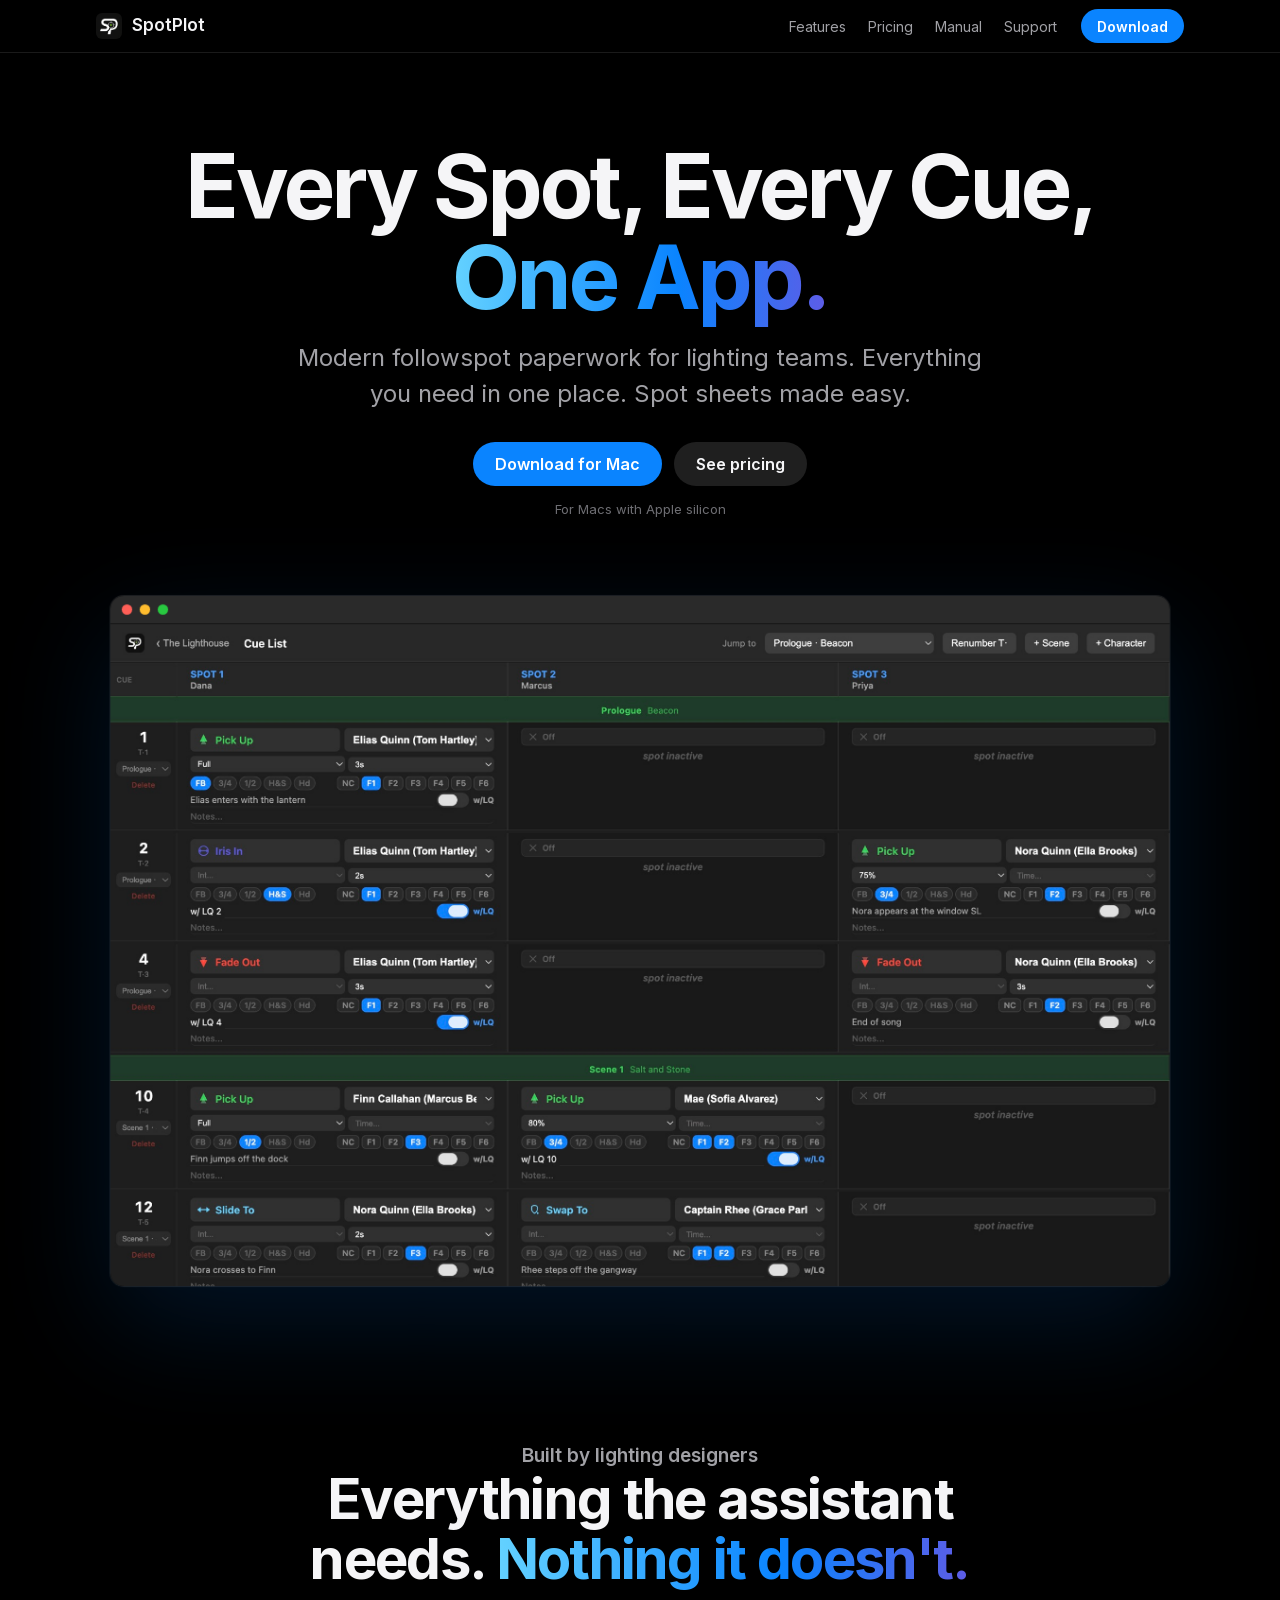
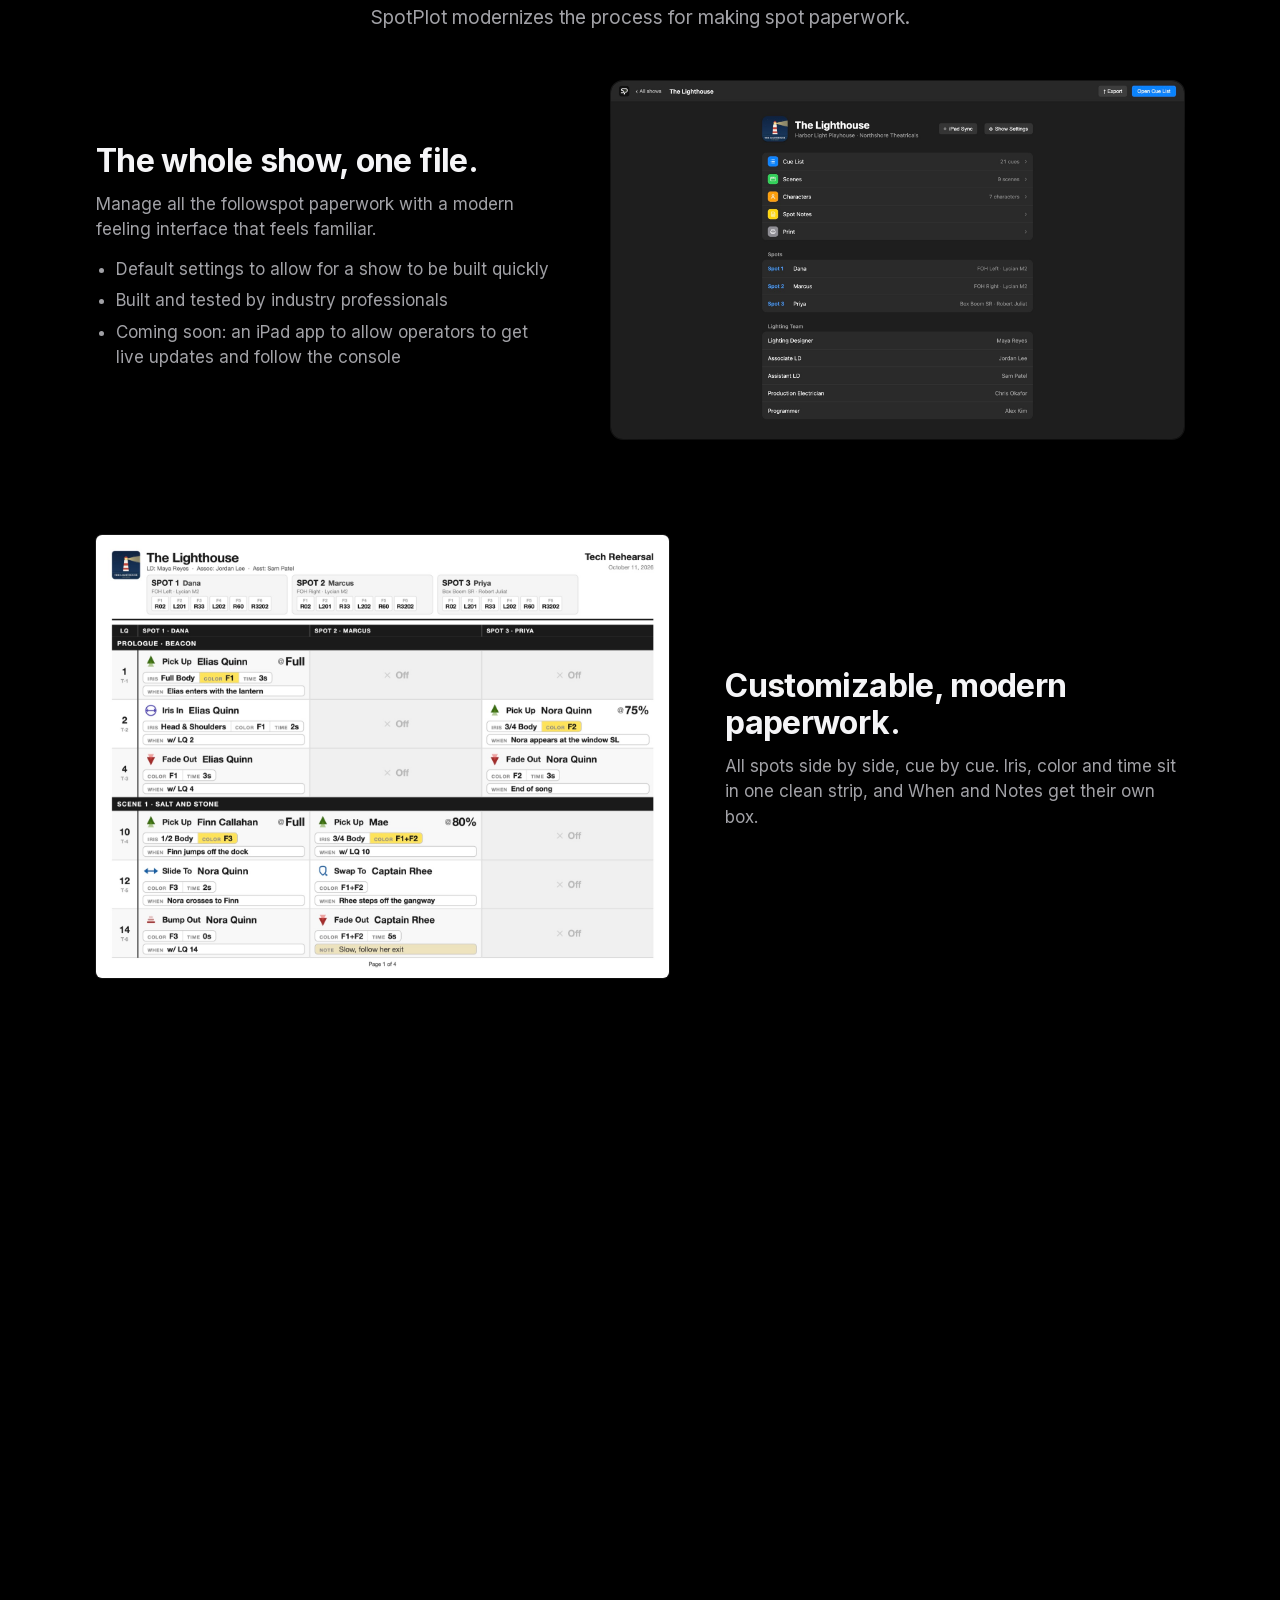
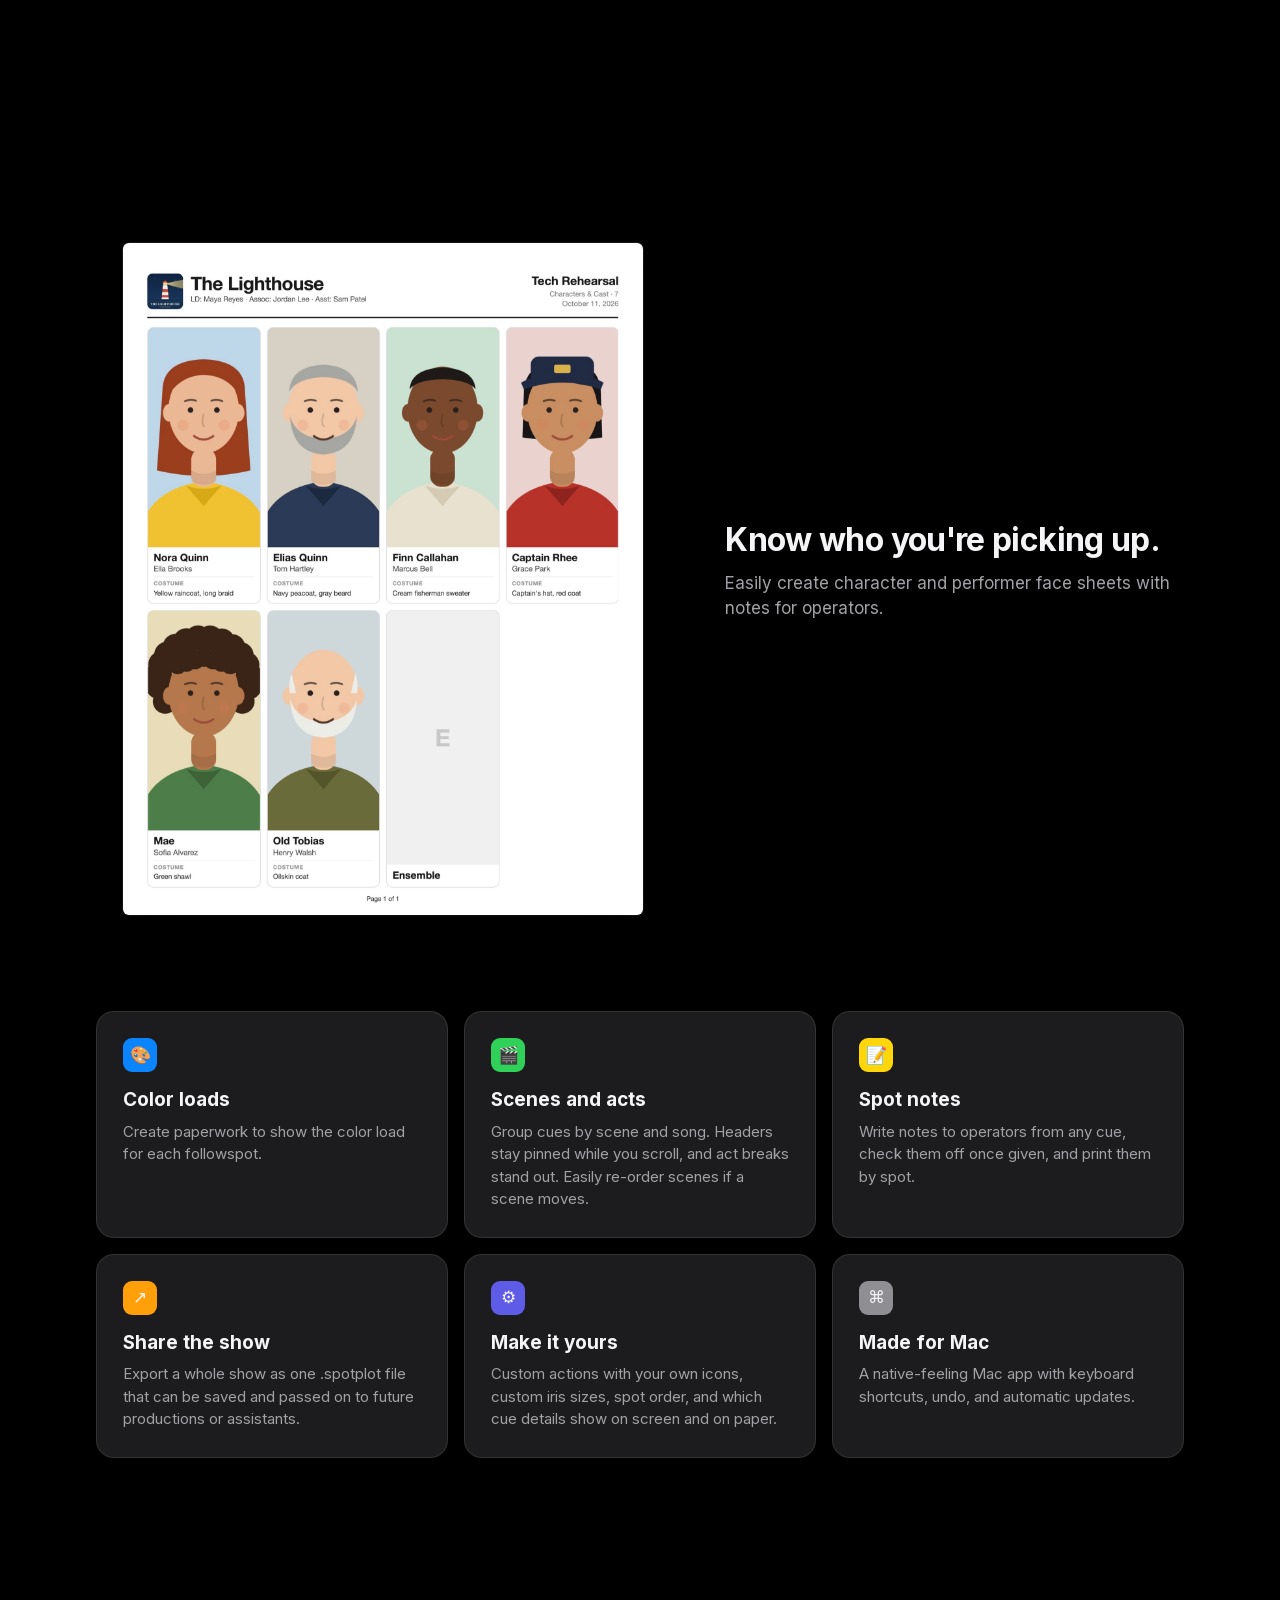
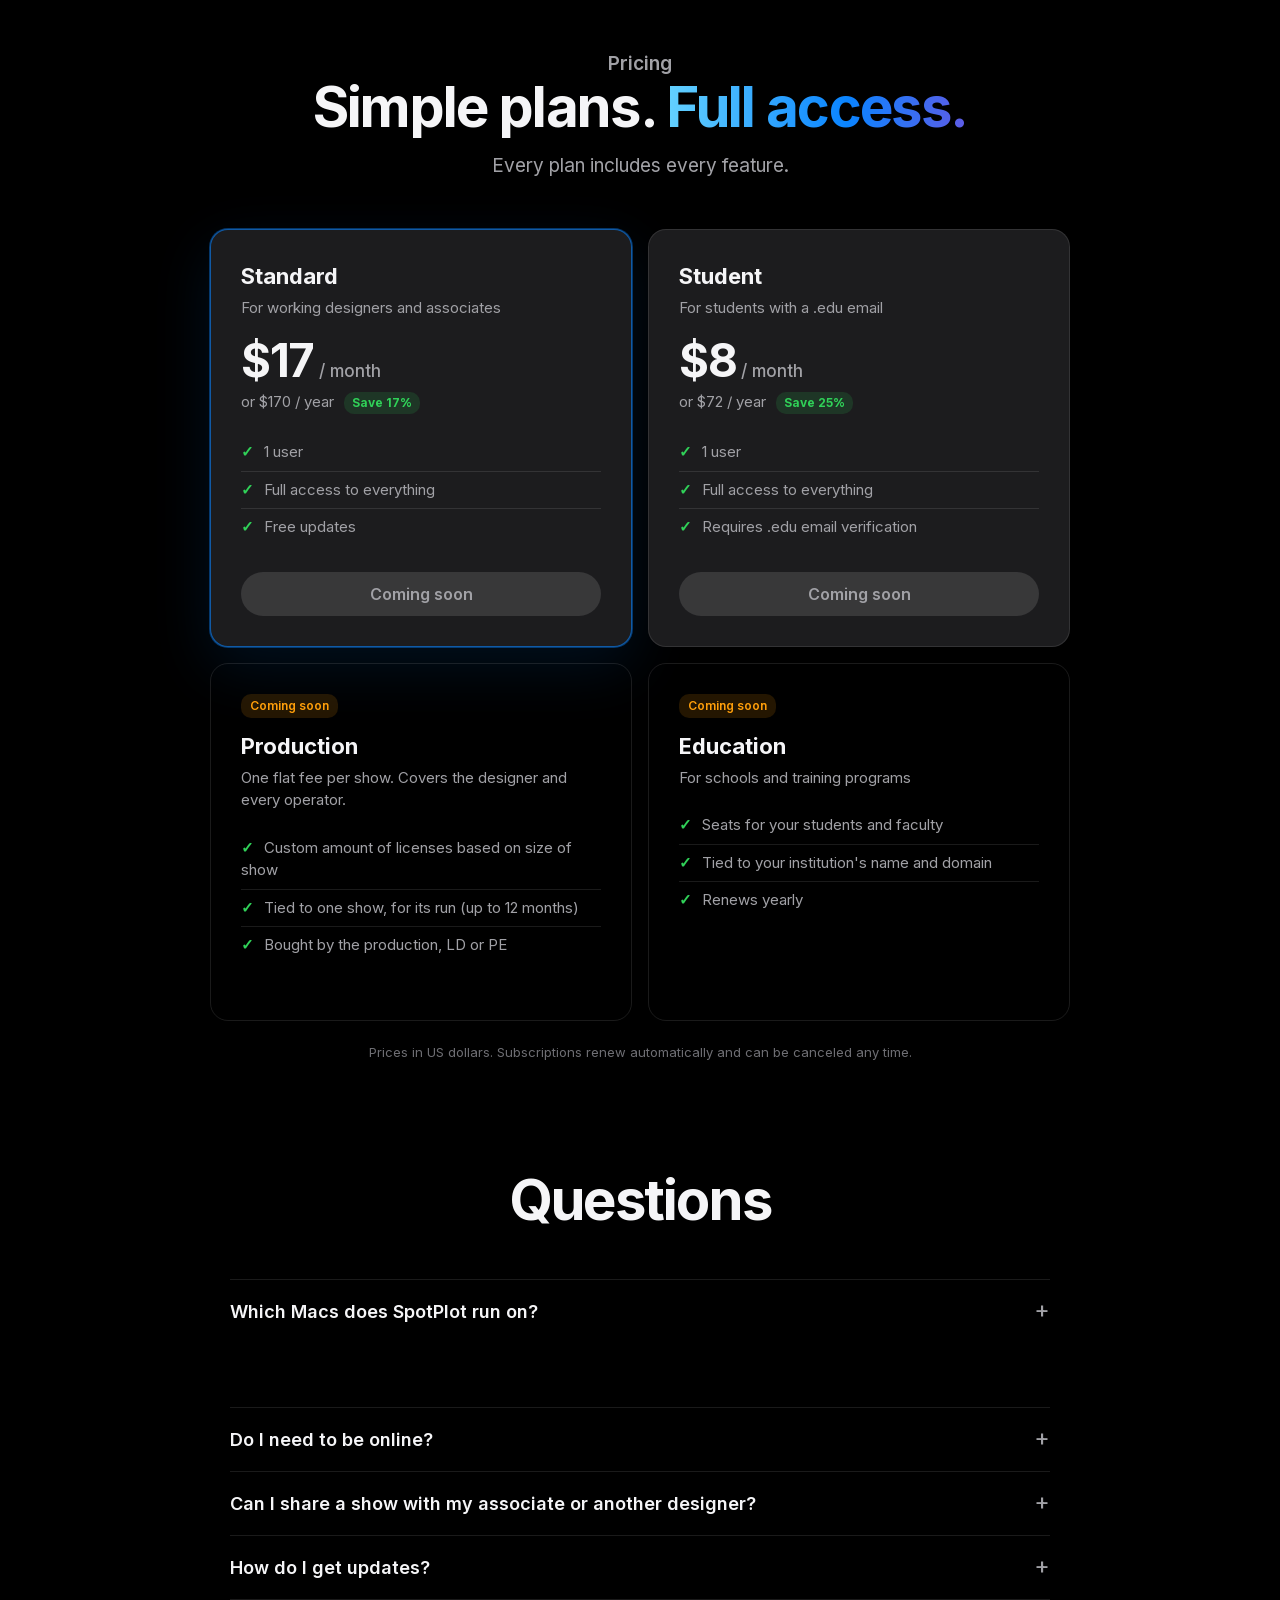
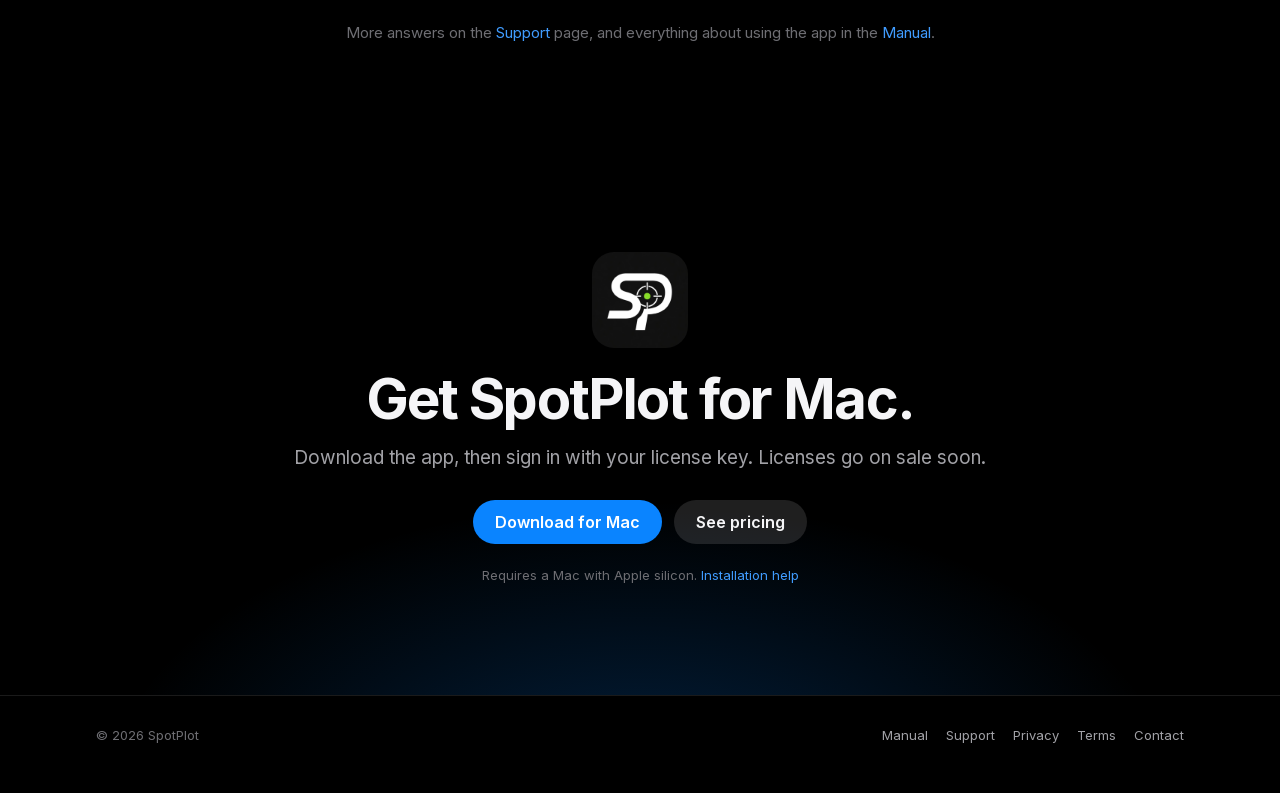
==== commit 88997ce7: "Standard price: $17/month or $170/year" ====
--- a/index.html
+++ b/index.html
@@ -3,59 +3,210 @@
 <head>
   <meta charset="utf-8">
   <meta name="viewport" content="width=device-width, initial-scale=1">
-  <title>SpotPlot</title>
-  <meta name="description" content="Every Spot, Every Cue, One App. Coming January 1, 2027.">
-  <meta property="og:title" content="SpotPlot">
-  <meta property="og:description" content="Every Spot, Every Cue, One App. Coming January 1, 2027.">
-  <meta property="og:image" content="https://spotplotapp.com/img/icon-256.png">
+  <title>SpotPlot: followspot paperwork for Mac</title>
+  <meta name="description" content="Modern followspot paperwork for lighting teams, on Mac. Everything you need in one place. Spot sheets made easy.">
+  <meta property="og:title" content="SpotPlot: Every Spot, Every Cue, One App">
+  <meta property="og:description" content="Modern followspot paperwork for lighting teams, on Mac. Everything you need in one place. Spot sheets made easy.">
+  <meta property="og:image" content="img/cuelist.jpg">
   <link rel="icon" href="img/favicon.png">
-  <style>
-    @font-face { font-family: "Inter"; font-style: normal; font-weight: 400 800; font-display: swap; src: url(fonts/inter-latin-ext.woff2) format("woff2");
-      unicode-range: U+0100-02BA, U+02BD-02C5, U+02C7-02CC, U+02CE-02D7, U+02DD-02FF, U+0304, U+0308, U+0329, U+1D00-1DBF, U+1E00-1E9F, U+1EF2-1EFF, U+2020, U+20A0-20AB, U+20AD-20C4, U+2113, U+2C60-2C7F, U+A720-A7FF; }
-    @font-face { font-family: "Inter"; font-style: normal; font-weight: 400 800; font-display: swap; src: url(fonts/inter-latin.woff2) format("woff2");
-      unicode-range: U+0000-00FF, U+0131, U+0152-0153, U+02BB-02BC, U+02C6, U+02DA, U+02DC, U+0304, U+0308, U+0329, U+2000-206F, U+20AC, U+2122, U+2191, U+2193, U+2212, U+2215, U+FEFF, U+FFFD; }
-
-    * { box-sizing: border-box; }
-    html, body { height: 100%; }
-    body {
-      margin: 0; background: #000; color: #F5F5F7;
-      font-family: "Inter", -apple-system, BlinkMacSystemFont, "Helvetica Neue", Arial, sans-serif;
-      -webkit-font-smoothing: antialiased;
-      display: flex; align-items: center; justify-content: center; padding: 24px 16px; text-align: center;
-    }
-    main { display: flex; flex-direction: column; align-items: center; }
-    .icon { width: 132px; height: 132px; border-radius: 22.5%; }
-    h1 { margin: 28px 0 0; font-size: 56px; font-weight: 800; letter-spacing: -1.4px; line-height: 1.05; }
-    .tag {
-      margin: 14px 0 0; font-size: 22px; font-weight: 600; letter-spacing: -0.3px;
-      background: linear-gradient(90deg, #64D2FF, #0A84FF 60%, #5E5CE6); -webkit-background-clip: text; background-clip: text; color: transparent;
-    }
-    .date { margin: 56px 0 0; font-size: 15px; font-weight: 500; letter-spacing: 0.32em; color: #A1A1A6; padding-left: 0.32em; }
-    @media (max-width: 480px) {
-      .icon { width: 104px; height: 104px; }
-      h1 { font-size: 44px; }
-      .tag { font-size: 18px; }
-      .date { margin-top: 44px; }
-    }
-
-    /* A slow, quiet entrance: icon, then the name and tagline, then the date */
-    @media (prefers-reduced-motion: no-preference) {
-      .icon, h1, .tag, .date { opacity: 0; animation: rise 1.4s cubic-bezier(0.2, 0.8, 0.2, 1) forwards; }
-      .icon { animation-delay: 0.2s; }
-      h1 { animation-delay: 0.7s; }
-      .tag { animation-delay: 1.0s; }
-      .date { animation: fade 1.6s ease-in-out 2.0s forwards; }
-      @keyframes rise { from { opacity: 0; transform: translateY(12px); } to { opacity: 1; transform: none; } }
-      @keyframes fade { to { opacity: 1; } }
-    }
-  </style>
+  <link rel="stylesheet" href="styles.css">
+  <!-- Motion: turned on before the first paint so nothing flashes; turned back off if motion.js never loads -->
+  <script>if (!matchMedia('(prefers-reduced-motion: reduce)').matches) { document.documentElement.classList.add('motion'); setTimeout(function () { if (!window.spotplotMotion) document.documentElement.classList.remove('motion'); }, 3000); }</script>
+  <script src="motion.js" defer></script>
 </head>
 <body>
+  <header class="nav">
+    <div class="wrap">
+      <a class="brand" href="index.html"><img src="img/icon-256.png" alt="">SpotPlot</a>
+      <nav class="nav-links">
+        <a href="#features" class="hide-sm">Features</a>
+        <a href="#pricing">Pricing</a>
+        <a href="manual.html">Manual</a>
+        <a href="support.html">Support</a>
+      </nav>
+      <a class="btn btn-primary btn-small" href="#download">Download</a>
+    </div>
+  </header>
+
   <main>
-    <img class="icon" src="img/icon-256.png" alt="">
-    <h1>SpotPlot</h1>
-    <p class="tag">Every Spot, Every Cue, One App.</p>
-    <p class="date" aria-label="January 1, 2027">1.1.2027</p>
+    <div class="wrap hero">
+      <h1>Every Spot, Every Cue,<br><span class="grad">One App.</span></h1>
+      <p class="lede">Modern followspot paperwork for lighting teams. Everything you need in one place. Spot sheets made easy.</p>
+      <div class="ctas">
+        <a class="btn btn-primary" href="#download">Download for Mac</a>
+        <a class="btn btn-secondary" href="#pricing">See pricing</a>
+      </div>
+      <p class="small">For Macs with Apple silicon</p>
+      <div class="shot">
+        <div class="bar"><i style="background:#FF5F57"></i><i style="background:#FEBC2E"></i><i style="background:#28C840"></i></div>
+        <img src="img/cuelist.jpg" alt="SpotPlot's cue list: one row per light cue, with a column for each followspot showing its action, character, iris, color frames and notes." width="2000" height="1250">
+      </div>
+    </div>
+
+    <section id="features">
+      <div class="wrap">
+        <div class="section-head">
+          <p class="eyebrow">Built by lighting designers</p>
+          <h2>Everything the assistant needs. <span class="grad">Nothing it doesn't.</span></h2>
+          <p>SpotPlot modernizes the process for making spot paperwork.</p>
+        </div>
+
+        <div class="feature">
+          <div class="text">
+            <h3>The whole show, one file.</h3>
+            <p>Manage all the followspot paperwork with a modern feeling interface that feels familiar.</p>
+            <ul>
+              <li>Default settings to allow for a show to be built quickly</li>
+              <li>Built and tested by industry professionals</li>
+              <li>Coming soon: an iPad app to allow operators to get live updates and follow the console</li>
+            </ul>
+          </div>
+          <div class="media"><img src="img/dashboard.jpg" alt="A show's dashboard in SpotPlot, listing the cue list, scenes, characters, spot notes and printing, with each spot's operator, position and fixture." loading="lazy" width="2000" height="1250"></div>
+        </div>
+
+        <div class="feature flip">
+          <div class="text">
+            <h3>Customizable, modern paperwork.</h3>
+            <p>All spots side by side, cue by cue. Iris, color and time sit in one clean strip, and When and Notes get their own box.</p>
+          </div>
+          <div class="media paper"><img src="img/caller-p1.jpg" alt="A printed SpotPlot caller sheet with three spots side by side, cue by cue, and color changes highlighted in yellow." loading="lazy" width="1600" height="1237"></div>
+        </div>
+
+        <div class="feature">
+          <div class="text">
+            <h3>A spot sheet for every operator.</h3>
+            <p>Each operator gets their own sheet with their gel load across the top and only what they need, cue by cue.</p>
+            <ul>
+              <li>Hide any attributes the operator doesn't need to see</li>
+              <li>A live preview shows exactly what will print before you export</li>
+            </ul>
+          </div>
+          <div class="media paper" style="max-width:520px;margin:0 auto"><img src="img/spot1-p1.jpg" alt="A printed SpotPlot spot sheet for Spot 1, with the gel load across the top and each cue's action, character, iris, color and timing." loading="lazy" width="1600" height="2071"></div>
+        </div>
+
+        <div class="feature flip">
+          <div class="text">
+            <h3>Know who you're picking up.</h3>
+            <p>Easily create character and performer face sheets with notes for operators.</p>
+          </div>
+          <div class="media paper" style="max-width:520px;margin:0 auto"><img src="img/characters-p1.jpg" alt="A printed SpotPlot cast sheet with a photo, performer name and costume note for each character." loading="lazy" width="1600" height="2071"></div>
+        </div>
+      </div>
+    </section>
+
+    <section style="padding-top:0">
+      <div class="wrap">
+        <div class="grid">
+          <div class="card"><div class="dot" style="background:#0A84FF">🎨</div><h4>Color loads</h4><p>Create paperwork to show the color load for each followspot.</p></div>
+          <div class="card"><div class="dot" style="background:#30D158">🎬</div><h4>Scenes and acts</h4><p>Group cues by scene and song. Headers stay pinned while you scroll, and act breaks stand out. Easily re-order scenes if a scene moves.</p></div>
+          <div class="card"><div class="dot" style="background:#FFD60A">📝</div><h4>Spot notes</h4><p>Write notes to operators from any cue, check them off once given, and print them by spot.</p></div>
+          <div class="card"><div class="dot" style="background:#FF9F0A">↗</div><h4>Share the show</h4><p>Export a whole show as one .spotplot file that can be saved and passed on to future productions or assistants.</p></div>
+          <div class="card"><div class="dot" style="background:#5E5CE6">⚙︎</div><h4>Make it yours</h4><p>Custom actions with your own icons, custom iris sizes, spot order, and which cue details show on screen and on paper.</p></div>
+          <div class="card"><div class="dot" style="background:#8E8E93">⌘</div><h4>Made for Mac</h4><p>A native-feeling Mac app with keyboard shortcuts, undo, and automatic updates.</p></div>
+        </div>
+      </div>
+    </section>
+
+    <section id="pricing">
+      <div class="wrap">
+        <div class="section-head">
+          <p class="eyebrow">Pricing</p>
+          <h2>Simple plans. <span class="grad">Full access.</span></h2>
+          <p>Every plan includes every feature.</p>
+        </div>
+        <div class="plans">
+          <div class="plan featured">
+            <h3>Standard</h3>
+            <p class="who">For working designers and associates</p>
+            <div class="price">$17<small> / month</small></div>
+            <p class="price-alt">or $170 / year <span class="save">Save 17%</span></p>
+            <ul>
+              <li>1 user</li>
+              <li>Full access to everything</li>
+              <li>Free updates</li>
+            </ul>
+            <!-- TODO at launch: replace with a link to the Stripe checkout (monthly / yearly) -->
+            <span class="btn btn-secondary btn-soon" data-plan="standard">Coming soon</span>
+          </div>
+          <div class="plan">
+            <h3>Student</h3>
+            <p class="who">For students with a .edu email</p>
+            <div class="price">$8<small> / month</small></div>
+            <p class="price-alt">or $72 / year <span class="save">Save 25%</span></p>
+            <ul>
+              <li>1 user</li>
+              <li>Full access to everything</li>
+              <li>Requires .edu email verification</li>
+            </ul>
+            <!-- TODO at launch: replace with a link to the Stripe checkout (monthly / yearly) -->
+            <span class="btn btn-secondary btn-soon" data-plan="student">Coming soon</span>
+          </div>
+        </div>
+        <div class="soon">
+          <div class="plan">
+            <span class="tag">Coming soon</span>
+            <h3>Production</h3>
+            <p class="who">One flat fee per show. Covers the designer and every operator.</p>
+            <ul>
+              <li>Custom amount of licenses based on size of show</li>
+              <li>Tied to one show, for its run (up to 12 months)</li>
+              <li>Bought by the production, LD or PE</li>
+            </ul>
+          </div>
+          <div class="plan">
+            <span class="tag">Coming soon</span>
+            <h3>Education</h3>
+            <p class="who">For schools and training programs</p>
+            <ul>
+              <li>Seats for your students and faculty</li>
+              <li>Tied to your institution's name and domain</li>
+              <li>Renews yearly</li>
+            </ul>
+          </div>
+        </div>
+        <p class="fine">Prices in US dollars. Subscriptions renew automatically and can be canceled any time.</p>
+      </div>
+    </section>
+
+    <section id="faq" style="padding-top:0">
+      <div class="wrap">
+        <div class="section-head"><h2>Questions</h2></div>
+        <div class="faq">
+          <details><summary>Which Macs does SpotPlot run on?</summary><p>Macs with Apple silicon (M1 or newer). SpotPlot isn't available for Windows or iPad yet; an iPad companion app for operators is in the works.</p></details>
+          <details><summary>My followspot paperwork is in FileMaker. Can I bring my shows?</summary><p>Yes. SpotPlot imports followspot shows straight from the FileMaker file, no FileMaker needed: spots, gels, characters, scenes and every cue. See <a href="manual.html#filemaker">Import from FileMaker</a>.</p></details>
+          <details><summary>Do I need to be online?</summary><p>Only to activate your license. After that SpotPlot works without Wi-Fi, and your shows are saved on your Mac.</p></details>
+          <details><summary>Can I share a show with my associate or another designer?</summary><p>Yes. Export the show from its dashboard (or press <kbd>⌘E</kbd>) and send the .spotplot file. Everything comes along: cues, notes, highlights, photos and the logo. They double-click it to open it in SpotPlot.</p></details>
+          <details><summary>How do I get updates?</summary><p>SpotPlot updates itself. You can also choose SpotPlot → Check for Updates at any time. Requires an internet connection and for the app to be open.</p></details>
+        </div>
+        <p class="fine" style="font-size:15px">More answers on the <a href="support.html">Support</a> page, and everything about using the app in the <a href="manual.html">Manual</a>.</p>
+      </div>
+    </section>
+
+    <section id="download" class="band">
+      <div class="wrap">
+        <img class="icon" src="img/icon-256.png" alt="SpotPlot app icon">
+        <h2>Get SpotPlot for Mac.</h2>
+        <p style="color:var(--text-2);font-size:19px;margin:0 0 28px">Download the app, then sign in with your license key. Licenses go on sale soon.</p>
+        <div class="ctas" style="display:flex;gap:12px;justify-content:center;flex-wrap:wrap">
+          <a class="btn btn-primary" href="https://github.com/wheeler-moon/Followspot/releases/latest/download/SpotPlot.dmg">Download for Mac</a>
+          <a class="btn btn-secondary" href="#pricing">See pricing</a>
+        </div>
+        <p class="fine">Requires a Mac with Apple silicon. <a href="manual.html#install">Installation help</a></p>
+      </div>
+    </section>
   </main>
+
+  <footer>
+    <div class="wrap">
+      <span>© 2026 SpotPlot</span>
+      <nav>
+        <a href="manual.html">Manual</a>
+        <a href="support.html">Support</a>
+        <a href="privacy.html">Privacy</a>
+        <a href="terms.html">Terms</a>
+        <a href="mailto:wheeler@wheelermoon.com">Contact</a>
+      </nav>
+    </div>
+  </footer>
 </body>
 </html>
--- a/styles.css
+++ b/styles.css
@@ -0,0 +1,239 @@
+/* Inter, hosted here instead of loaded from Google Fonts, so visitors' browsers only talk to this site.
+   (SIL Open Font License; the same files Google serves: latin + latin-ext, every weight in one variable file) */
+@font-face { font-family: "Inter"; font-style: normal; font-weight: 400 700; font-display: swap; src: url(fonts/inter-latin-ext.woff2) format("woff2");
+  unicode-range: U+0100-02BA, U+02BD-02C5, U+02C7-02CC, U+02CE-02D7, U+02DD-02FF, U+0304, U+0308, U+0329, U+1D00-1DBF, U+1E00-1E9F, U+1EF2-1EFF, U+2020, U+20A0-20AB, U+20AD-20C4, U+2113, U+2C60-2C7F, U+A720-A7FF; }
+@font-face { font-family: "Inter"; font-style: normal; font-weight: 400 700; font-display: swap; src: url(fonts/inter-latin.woff2) format("woff2");
+  unicode-range: U+0000-00FF, U+0131, U+0152-0153, U+02BB-02BC, U+02C6, U+02DA, U+02DC, U+0304, U+0308, U+0329, U+2000-206F, U+20AC, U+2122, U+2191, U+2193, U+2212, U+2215, U+FEFF, U+FFFD; }
+
+/* SpotPlot website: dark, Apple-style, matching the app (see followspot/DESIGN.md) */
+:root {
+  --bg: #000;
+  --panel: #1C1C1E;
+  --panel-2: #2A2A2A;
+  --line: rgba(255, 255, 255, 0.10);
+  --text: #F5F5F7;
+  --text-2: #A1A1A6;
+  --text-3: #6E6E73;
+  --blue: #0A84FF;
+  --blue-text: #409CFF;
+  --green: #30D158;
+  --orange: #FF9F0A;
+  --yellow: #FFD60A;
+  --grad: linear-gradient(90deg, #64D2FF, #0A84FF 60%, #5E5CE6);
+  --radius: 18px;
+  --max: 1120px;
+}
+
+* { box-sizing: border-box; }
+html { scroll-behavior: smooth; }
+body {
+  margin: 0;
+  background: var(--bg);
+  color: var(--text);
+  font-family: "Inter", -apple-system, BlinkMacSystemFont, "Helvetica Neue", Arial, sans-serif;
+  font-size: 17px;
+  line-height: 1.5;
+  -webkit-font-smoothing: antialiased;
+}
+img { max-width: 100%; height: auto; display: block; }
+a { color: var(--blue-text); text-decoration: none; }
+a:hover { text-decoration: underline; }
+.wrap { max-width: var(--max); margin: 0 auto; padding: 0 16px; }
+.grad { background: var(--grad); -webkit-background-clip: text; background-clip: text; color: transparent; }
+
+/* Top bar */
+.nav { position: sticky; top: 0; z-index: 10; background: rgba(0, 0, 0, 0.72); backdrop-filter: saturate(180%) blur(20px); -webkit-backdrop-filter: saturate(180%) blur(20px); border-bottom: 1px solid var(--line); }
+.nav .wrap { display: flex; align-items: center; gap: 24px; height: 52px; }
+.brand { display: flex; align-items: center; gap: 10px; color: var(--text); font-weight: 600; font-size: 17px; }
+.brand:hover { text-decoration: none; }
+.brand img { width: 26px; height: 26px; border-radius: 6px; }
+.nav-links { display: flex; gap: 22px; margin-left: auto; font-size: 14px; }
+.nav-links a { color: var(--text-2); }
+.nav-links a:hover, .nav-links a[aria-current="page"] { color: var(--text); text-decoration: none; }
+
+/* Buttons */
+.btn { display: inline-flex; align-items: center; justify-content: center; gap: 8px; height: 44px; padding: 0 22px; border-radius: 22px; font-size: 16px; font-weight: 600; border: none; cursor: pointer; }
+.btn:hover { text-decoration: none; filter: brightness(1.1); }
+.btn-primary { background: var(--blue); color: #fff; }
+.btn-secondary { background: rgba(255, 255, 255, 0.12); color: var(--text); }
+.btn-soon { cursor: default; color: var(--text-2); }
+.btn-soon:hover { filter: none; }
+.btn-small { height: 34px; padding: 0 16px; font-size: 14px; border-radius: 17px; }
+
+/* Hero */
+.hero { text-align: center; padding: 88px 0 40px; }
+.hero h1 { font-size: clamp(44px, 8vw, 88px); line-height: 1.03; letter-spacing: -0.035em; margin: 0 0 18px; font-weight: 700; }
+.hero p.lede { font-size: clamp(19px, 2.4vw, 24px); color: var(--text-2); max-width: 720px; margin: 0 auto 30px; }
+.hero .ctas { display: flex; gap: 12px; justify-content: center; flex-wrap: wrap; }
+.hero .small { margin-top: 14px; font-size: 13px; color: var(--text-3); }
+.shot { margin: 56px auto 0; border-radius: 14px; overflow: hidden; box-shadow: 0 40px 120px rgba(10, 132, 255, 0.18), 0 0 0 1px var(--line); }
+.shot .bar { height: 30px; background: var(--panel-2); display: flex; align-items: center; gap: 8px; padding: 0 12px; border-bottom: 1px solid rgba(0, 0, 0, 0.5); }
+.shot .bar i { width: 11px; height: 11px; border-radius: 50%; display: block; }
+
+/* Sections */
+section { padding: 96px 0; }
+.section-head { text-align: center; max-width: 760px; margin: 0 auto 48px; }
+.eyebrow { font-size: 15px; font-weight: 600; color: var(--blue-text); margin: 0 0 8px; }
+h2 { font-size: clamp(34px, 5vw, 56px); line-height: 1.07; letter-spacing: -0.03em; margin: 0 0 14px; font-weight: 700; }
+.section-head p { color: var(--text-2); font-size: 19px; margin: 0; }
+
+/* Feature rows: text beside an image */
+.feature { display: grid; grid-template-columns: 1fr 1.25fr; gap: 56px; align-items: center; margin-bottom: 96px; }
+.feature:last-child { margin-bottom: 0; }
+.feature.flip { grid-template-columns: 1.25fr 1fr; }
+.feature.flip .text { order: 2; }
+.feature h3 { font-size: 32px; letter-spacing: -0.02em; line-height: 1.15; margin: 0 0 12px; }
+.feature p { color: var(--text-2); margin: 0 0 14px; }
+.feature ul { color: var(--text-2); padding-left: 20px; margin: 0; }
+.feature li { margin: 6px 0; }
+.feature .media img { border-radius: 12px; box-shadow: 0 30px 80px rgba(0, 0, 0, 0.6), 0 0 0 1px var(--line); }
+.paper img { background: #fff; border-radius: 6px !important; }
+
+/* Small feature grid */
+.grid { display: grid; grid-template-columns: repeat(3, 1fr); gap: 16px; }
+.card { background: var(--panel); border-radius: var(--radius); padding: 26px; border: 1px solid var(--line); }
+.card h4 { margin: 0 0 6px; font-size: 19px; }
+.card p { margin: 0; color: var(--text-2); font-size: 15px; }
+.card .dot { width: 34px; height: 34px; border-radius: 9px; margin-bottom: 14px; display: flex; align-items: center; justify-content: center; font-size: 17px; }
+
+/* Pricing */
+.plans { display: grid; grid-template-columns: repeat(2, 1fr); gap: 16px; max-width: 860px; margin: 0 auto; }
+.plan { background: var(--panel); border: 1px solid var(--line); border-radius: var(--radius); padding: 30px; display: flex; flex-direction: column; }
+.plan.featured { border-color: rgba(10, 132, 255, 0.6); box-shadow: 0 0 0 1px rgba(10, 132, 255, 0.4), 0 20px 60px rgba(10, 132, 255, 0.12); }
+.plan h3 { margin: 0 0 4px; font-size: 22px; }
+.plan .who { color: var(--text-2); font-size: 15px; margin: 0 0 18px; }
+.price { font-size: 46px; font-weight: 700; letter-spacing: -0.03em; line-height: 1; }
+.price small { font-size: 17px; font-weight: 500; color: var(--text-2); letter-spacing: 0; }
+.price-alt { color: var(--text-2); font-size: 15px; margin: 8px 0 20px; }
+.save { display: inline-block; font-size: 12px; font-weight: 700; color: var(--green); background: rgba(48, 209, 88, 0.14); padding: 2px 8px; border-radius: 10px; margin-left: 6px; }
+.plan ul { list-style: none; padding: 0; margin: 0 0 26px; color: var(--text-2); font-size: 15px; flex: 1; }
+.plan li { padding: 7px 0; border-top: 1px solid var(--line); }
+.plan li:first-child { border-top: none; }
+.plan li::before { content: "✓"; color: var(--green); font-weight: 700; margin-right: 10px; }
+.plan .btn { width: 100%; }
+.soon { display: grid; grid-template-columns: repeat(2, 1fr); gap: 16px; max-width: 860px; margin: 16px auto 0; }
+.soon .plan { background: transparent; }
+.tag { align-self: flex-start; display: inline-block; font-size: 12px; font-weight: 600; color: var(--orange); background: rgba(255, 159, 10, 0.14); padding: 3px 9px; border-radius: 10px; margin-bottom: 12px; }
+.tiers { width: 100%; border-collapse: collapse; font-size: 15px; color: var(--text-2); margin: 4px 0 18px; }
+.tiers td { padding: 6px 0; border-top: 1px solid var(--line); }
+.tiers td:last-child { text-align: right; color: var(--text); font-weight: 600; }
+.fine { color: var(--text-3); font-size: 13px; text-align: center; margin-top: 22px; }
+
+/* FAQ */
+.faq { max-width: 820px; margin: 0 auto; }
+details { border-top: 1px solid var(--line); padding: 18px 0; }
+details:last-child { border-bottom: 1px solid var(--line); }
+summary { cursor: pointer; font-weight: 600; font-size: 18px; list-style: none; display: flex; justify-content: space-between; gap: 16px; }
+summary::-webkit-details-marker { display: none; }
+summary::after { content: "+"; color: var(--text-2); font-weight: 400; font-size: 24px; line-height: 1; }
+details[open] summary::after { content: "–"; }
+details p, details ul, details ol { color: var(--text-2); margin: 12px 0 0; }
+
+/* Download band */
+.band { text-align: center; background: radial-gradient(ellipse 60% 80% at 50% 120%, rgba(10, 132, 255, 0.25), transparent 70%); }
+.band img.icon { width: 96px; height: 96px; border-radius: 22px; margin: 0 auto 22px; }
+
+/* Docs (manual & support) */
+.docs { display: grid; grid-template-columns: 220px 1fr; gap: 56px; padding: 56px 16px 96px; }
+.toc { position: sticky; top: 76px; align-self: start; font-size: 14px; }
+.toc p { font-weight: 600; color: var(--text); margin: 0 0 8px; }
+.toc a { display: block; color: var(--text-2); padding: 5px 0; }
+.toc a:hover { color: var(--text); text-decoration: none; }
+.doc { max-width: 760px; }
+.doc h1 { font-size: 48px; letter-spacing: -0.03em; margin: 0 0 10px; line-height: 1.1; }
+.doc .intro { color: var(--text-2); font-size: 19px; margin: 0 0 40px; }
+.doc h2 { font-size: 30px; margin: 56px 0 12px; scroll-margin-top: 76px; }
+.doc h3 { font-size: 20px; margin: 30px 0 8px; scroll-margin-top: 76px; }
+.doc p, .doc li { color: #D1D1D6; }
+.doc ul, .doc ol { padding-left: 22px; }
+.doc li { margin: 6px 0; }
+.doc img { border-radius: 10px; margin: 18px 0; box-shadow: 0 0 0 1px var(--line); }
+.doc table { width: 100%; border-collapse: collapse; font-size: 15px; margin: 14px 0; }
+.doc th, .doc td { text-align: left; padding: 9px 12px 9px 0; border-top: 1px solid var(--line); vertical-align: top; }
+.doc th { color: var(--text-2); font-weight: 600; font-size: 13px; }
+kbd { font-family: inherit; font-size: 13px; background: var(--panel-2); border: 1px solid var(--line); border-bottom-width: 2px; border-radius: 6px; padding: 1px 7px; color: var(--text); }
+.note { background: var(--panel); border: 1px solid var(--line); border-left: 3px solid var(--blue); border-radius: 10px; padding: 14px 18px; margin: 18px 0; color: #D1D1D6; }
+.note.warn { border-left-color: var(--orange); }
+.contact-card { background: var(--panel); border: 1px solid var(--line); border-radius: var(--radius); padding: 28px; margin: 0 0 40px; }
+.contact-card h2 { margin-top: 0; font-size: 26px; }
+
+/* Footer */
+footer { border-top: 1px solid var(--line); padding: 30px 0 48px; color: var(--text-3); font-size: 13px; }
+footer .wrap { display: flex; gap: 24px; flex-wrap: wrap; align-items: center; }
+footer nav { display: flex; gap: 18px; margin-left: auto; }
+footer a { color: var(--text-2); }
+
+@media (max-width: 860px) {
+  .feature, .feature.flip { grid-template-columns: 1fr; gap: 28px; margin-bottom: 72px; }
+  .feature.flip .text { order: 0; }
+  .grid { grid-template-columns: 1fr; }
+  .plans, .soon { grid-template-columns: 1fr; }
+  .docs { grid-template-columns: 1fr; gap: 24px; }
+  .toc { position: static; display: none; }
+  section { padding: 72px 0; }
+  .hero { padding-top: 64px; }
+}
+@media (max-width: 560px) {
+  .nav .wrap { gap: 14px; }
+  .nav .btn-small { display: none; }
+  .nav-links { gap: 16px; }
+  .nav-links a.hide-sm { display: none; }
+  footer nav { margin-left: 0; }
+}
+
+/* ---------- Motion (Apple-style) ----------
+   Hover touches apply everywhere; the entrance and scroll motion only runs on the home page
+   (motion.js adds .motion to <html>). All movement is skipped with "Reduce motion" on. */
+:root { --ease: cubic-bezier(0.22, 1, 0.36, 1); }
+.btn { transition: transform 0.3s var(--ease), filter 0.2s, background-color 0.2s; }
+.nav-links a, footer a, .toc a { transition: color 0.2s; }
+.card, .plan { transition: transform 0.5s var(--ease), background-color 0.3s, border-color 0.3s, box-shadow 0.5s var(--ease); }
+.card .dot { transition: transform 0.5s var(--ease); }
+.feature .media img { transition: transform 0.8s var(--ease), box-shadow 0.8s var(--ease); }
+summary::after { content: "+"; transition: transform 0.35s var(--ease); }
+details[open] summary::after { content: "+"; transform: rotate(45deg); }
+.card:hover { background-color: #232325; border-color: rgba(255, 255, 255, 0.18); box-shadow: 0 24px 60px rgba(0, 0, 0, 0.5); }
+.plan:hover { border-color: rgba(255, 255, 255, 0.2); }
+.plan.featured:hover { border-color: rgba(10, 132, 255, 0.8); box-shadow: 0 0 0 1px rgba(10, 132, 255, 0.5), 0 28px 80px rgba(10, 132, 255, 0.2); }
+
+@media (prefers-reduced-motion: no-preference) {
+  .btn:hover { transform: scale(1.03); }
+  .btn:active { transform: scale(0.97); }
+  .btn-soon:hover, .btn-soon:active { transform: none; }
+  .card:hover { transform: translateY(-4px); }
+  .card:hover .dot { transform: scale(1.1); }
+  .plan:hover { transform: translateY(-4px); }
+  .feature .media:hover img { transform: scale(1.015); box-shadow: 0 40px 100px rgba(0, 0, 0, 0.7), 0 0 0 1px rgba(255, 255, 255, 0.16); }
+  details[open] > *:not(summary) { animation: fade-in 0.5s var(--ease); }
+}
+@keyframes fade-in { from { opacity: 0; translate: 0 -4px; } to { opacity: 1; translate: 0 0; } }
+
+/* Hero: eases in on load, one line after another */
+@keyframes rise { from { opacity: 0; translate: 0 28px; } to { opacity: 1; translate: 0 0; } }
+@keyframes rise-shot { from { opacity: 0; translate: 0 80px; } to { opacity: 1; translate: 0 0; } }
+.motion .hero h1 { animation: rise 1.2s var(--ease) 0.05s both; }
+.motion .hero .lede { animation: rise 1.2s var(--ease) 0.2s both; }
+.motion .hero .ctas { animation: rise 1.2s var(--ease) 0.32s both; }
+.motion .hero .small { animation: rise 1.2s var(--ease) 0.42s both; }
+.motion .hero .shot {
+  animation: rise-shot 1.6s var(--ease) 0.5s both;
+  /* Grows from 90% to full size as it scrolls up the screen (motion.js sets --grow) */
+  scale: calc(0.9 + 0.1 * var(--grow, 0));
+  box-shadow: 0 40px 120px rgba(10, 132, 255, calc(0.08 + 0.16 * var(--grow, 0))), 0 0 0 1px var(--line);
+  will-change: scale;
+}
+
+/* Sections rise into place as they scroll into view */
+.motion .reveal {
+  opacity: 0; translate: 0 44px;
+  transition: opacity 1s var(--ease), translate 1.2s var(--ease), scale 1.4s var(--ease),
+    transform 0.5s var(--ease), background-color 0.3s, border-color 0.3s, box-shadow 0.5s var(--ease);
+}
+.motion .reveal-media { translate: 0 70px; scale: 0.95; }
+.motion .reveal.in { opacity: 1; translate: 0 0; scale: 1; }
+
+/* Gradient headlines sweep their color in */
+.motion .grad { background-image: linear-gradient(90deg, #64D2FF, #0A84FF 30%, #5E5CE6 50%, #5E5CE6 100%); background-size: 200% 100%; background-position: 100% 0; transition: background-position 2.2s var(--ease) 0.25s; }
+.motion .hero .grad { animation: grad-sweep 2.4s var(--ease) 0.5s both; }
+.motion .section-head.in .grad { background-position: 0 0; }
+@keyframes grad-sweep { from { background-position: 100% 0; } to { background-position: 0 0; } }
